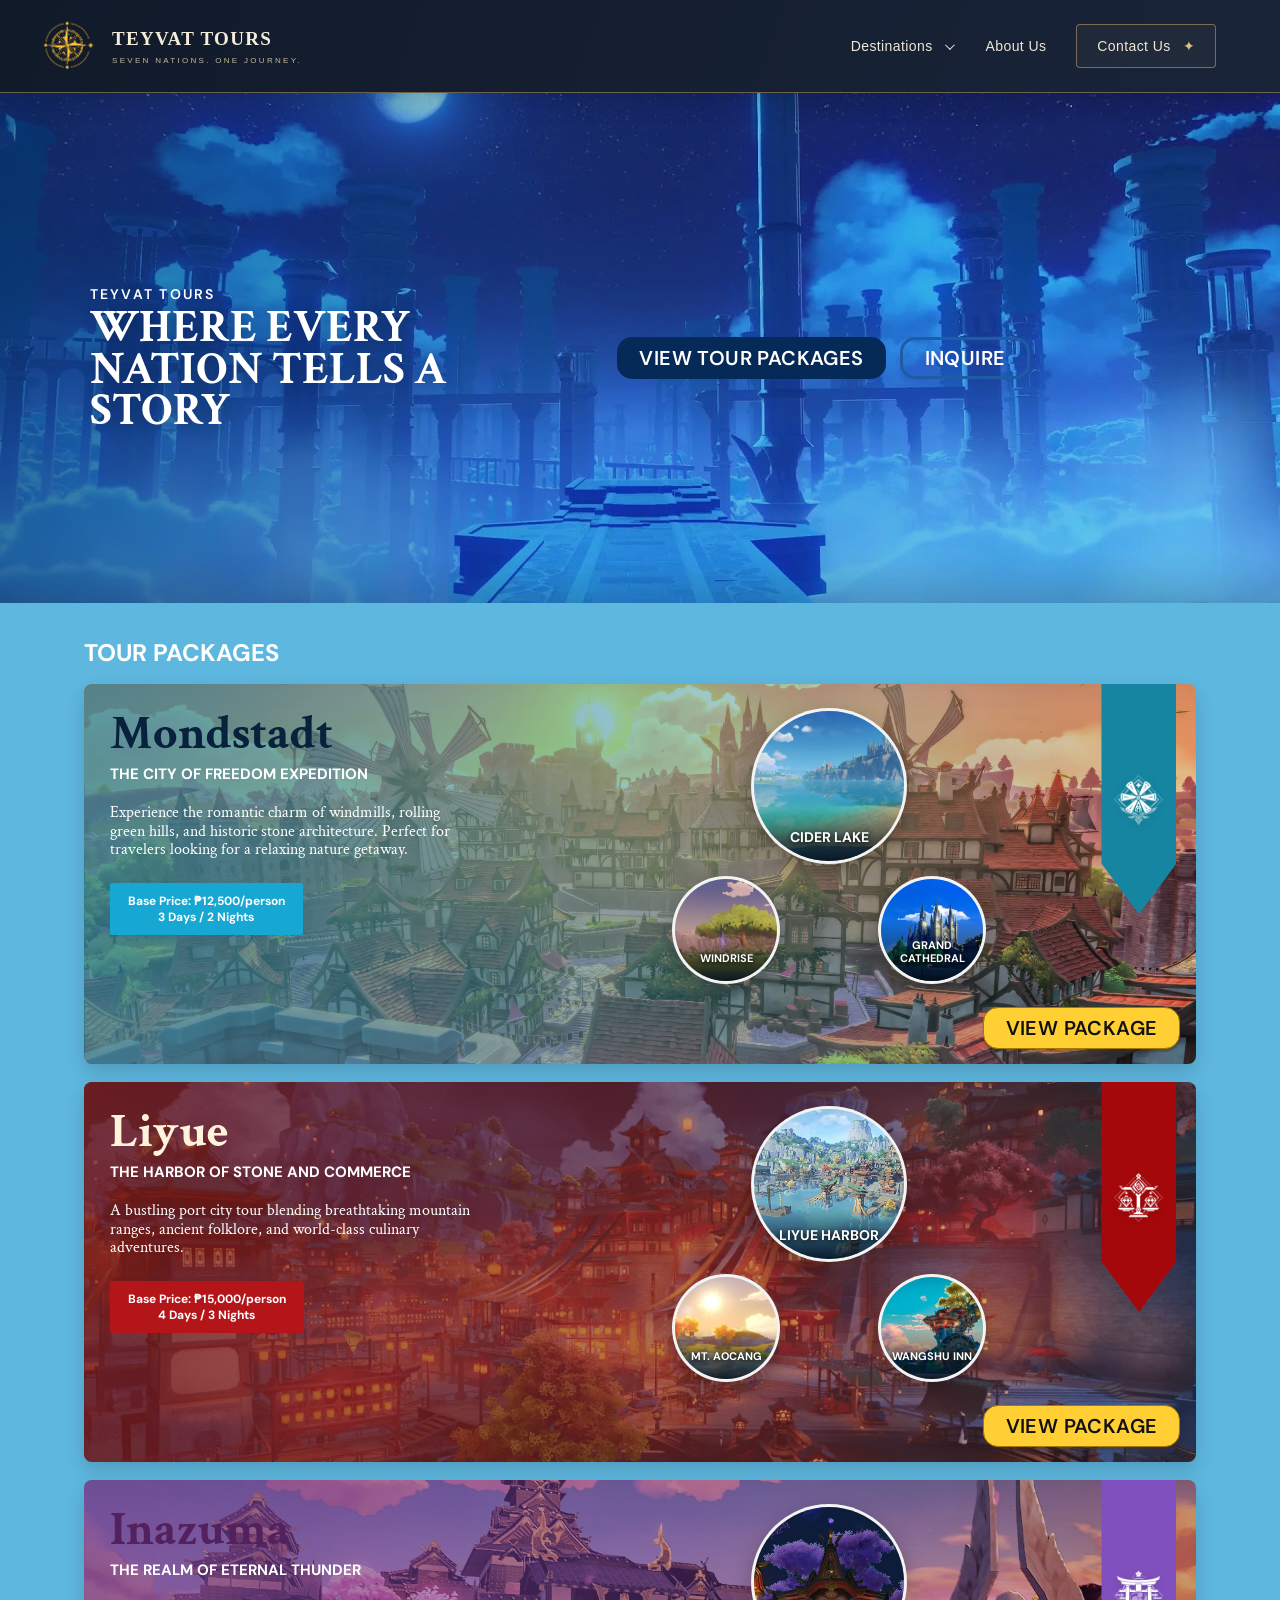
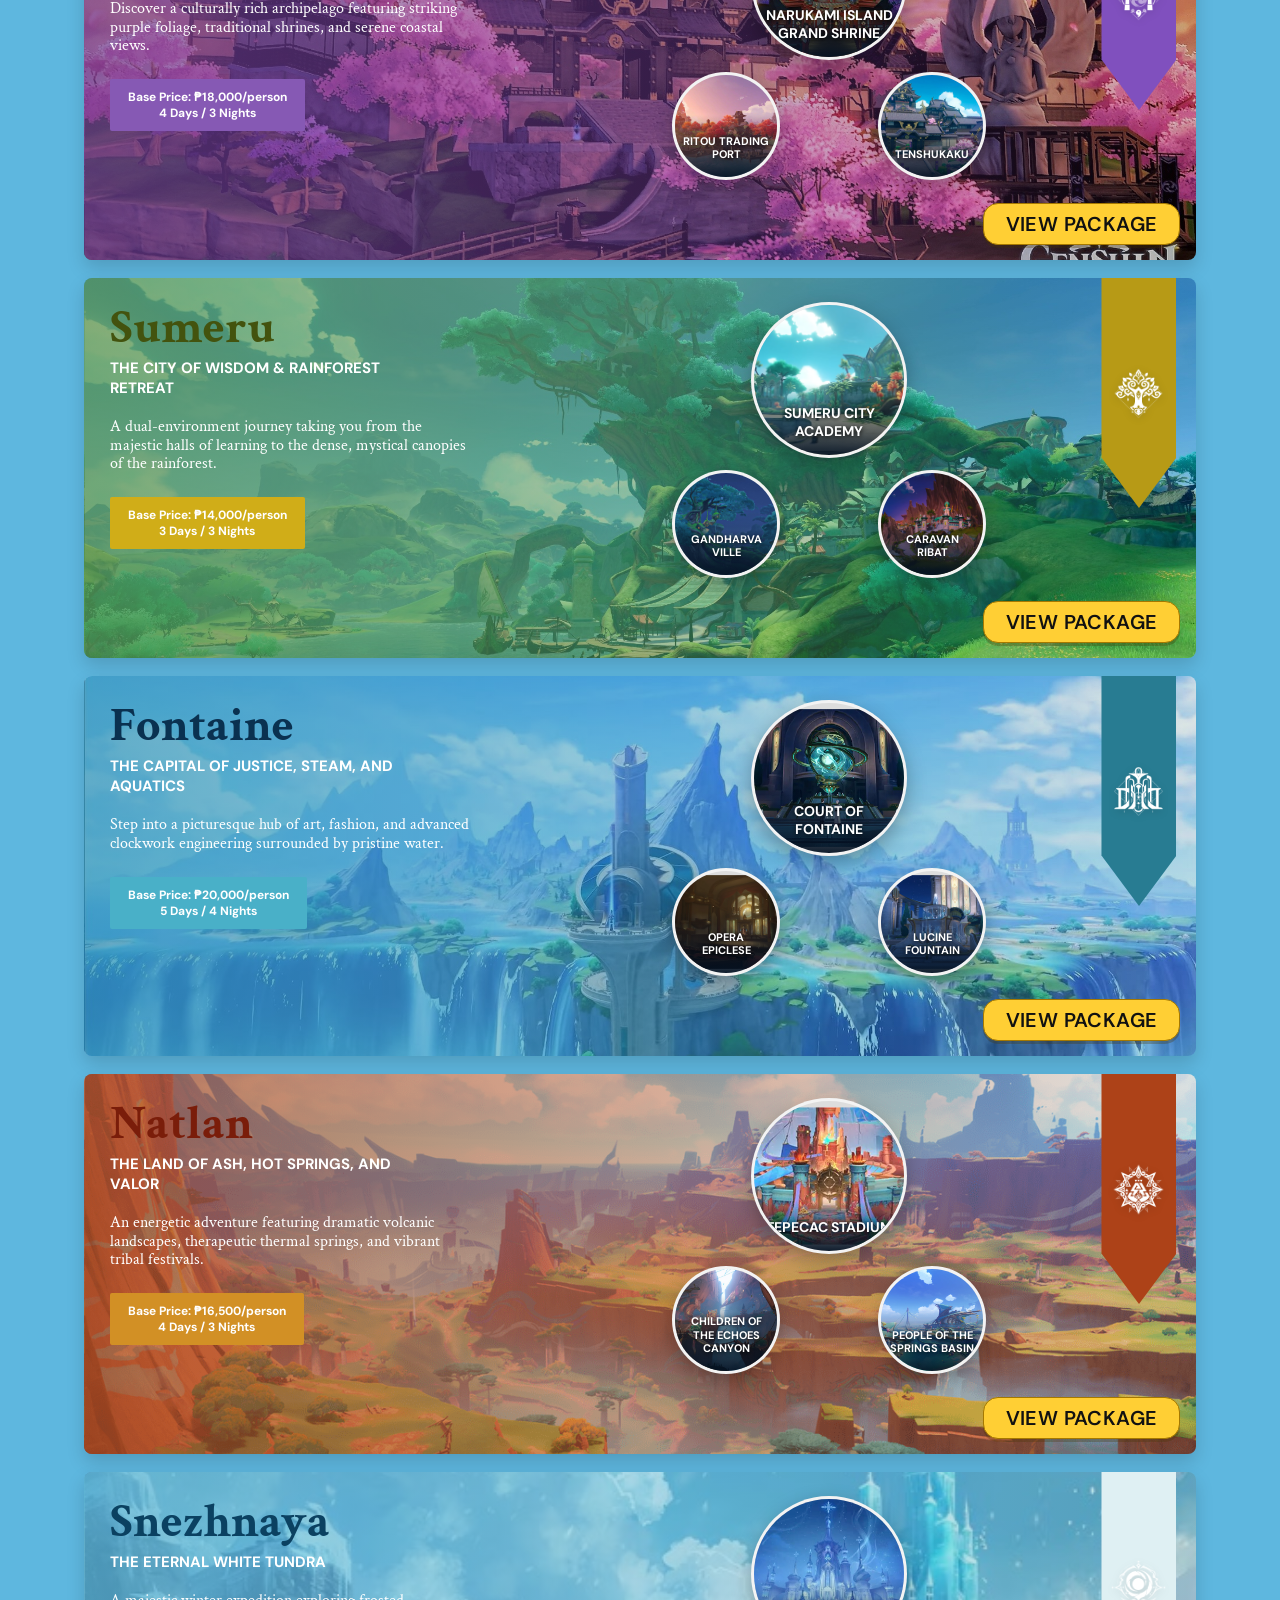
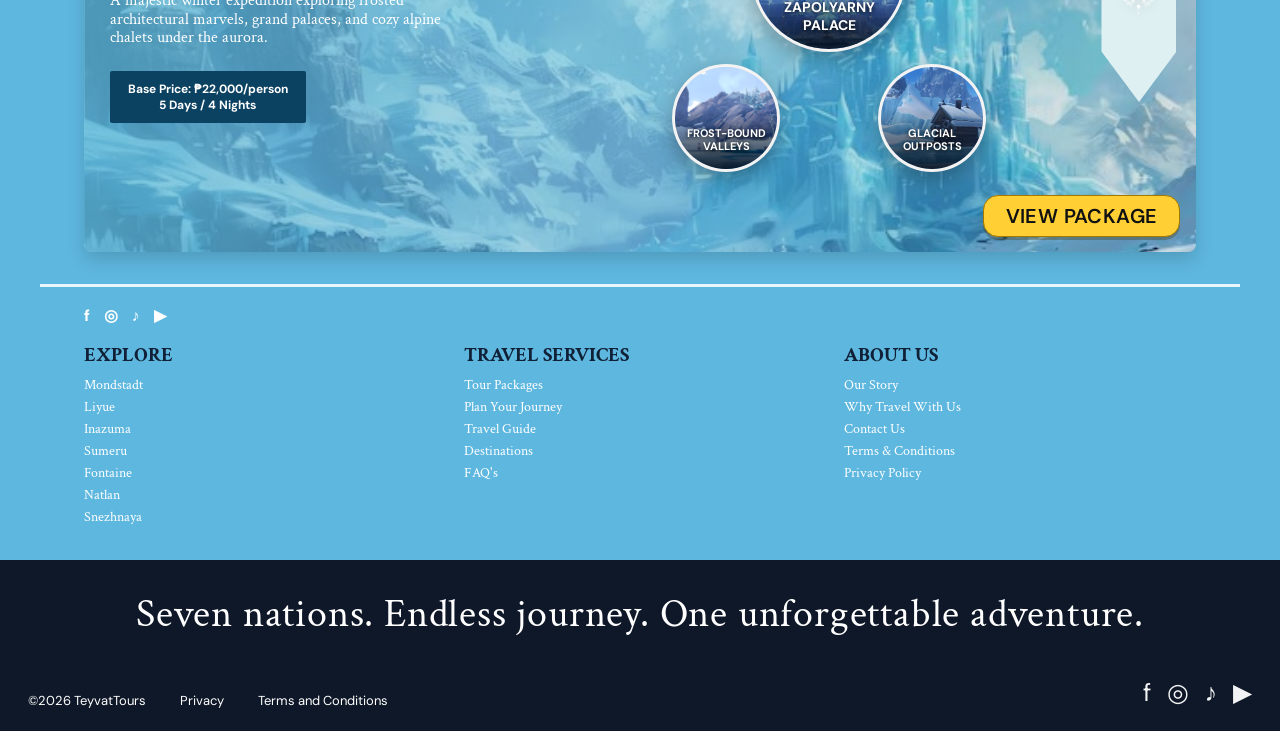
==== index.html @ 2ac1ed6d "fix teyvat logo for navbar & about us" ====
<!doctype html>
<html lang="en">
    <head>
        <meta charset="utf-8">
        <meta name="viewport" content="width=device-width,initial-scale=1">
        <title>Teyvat Tours — Seven Nations</title>
        <link rel="stylesheet" href="css/style.css">
        <link rel="stylesheet" href="css/tour-enhancements.css">
    </head>
    <body class="page-index home">
        <!-- NAV BAR -->
        <header class="tt-header">
            <a class="tt-brand" href="index.html" aria-label="Teyvat Tours home">
                <img class="tt-brand-mark" src="assets/images/tt-logo.png" alt="" aria-hidden="true"> <!--CHANGE-->
                <span>
                    TEYVAT TOURS
                    <small>SEVEN NATIONS. ONE JOURNEY.</small>
                </span>
            </a>
            <button class="tt-menu-toggle" id="ttMenuToggle" type="button" aria-expanded="false" aria-controls="ttNavigation" aria-label="Open navigation">
                <span aria-hidden="true">☰</span>
            </button>
            <nav class="tt-navigation" id="ttNavigation" aria-label="Main navigation">
                <div class="tt-destinations" id="ttDestinations">
                    <button class="tt-nav-link tt-destination-toggle" id="ttDestinationToggle" type="button" aria-expanded="false" aria-controls="ttDestinationPanel">
                        Destinations
                        <span class="tt-chevron" aria-hidden="true"></span>
                    </button>
                    <div class="tt-panel" id="ttDestinationPanel" hidden>
                        <div class="tt-panel-heading">
                            <span>EXPLORE TEYVAT</span>
                        </div>
                        <p class="tt-panel-intro">Seven nations. Where will you wander?</p>

                        <ul class="tt-region-list" id="destinationList">
                        </ul>

                        <template id="destinationTemplate">
                            <li>
                                <a class="tt-region">
                                    <span class="tt-emblem">
                                        <img alt="">
                                    </span>
                                    <span>
                                        <strong data-destination-name></strong>
                                        <small data-destination-description></small>
                                    </span>
                                    <span class="tt-arrow" aria-hidden="true">↗</span>
                                </a>
                            </li>
                        </template>
                        <a class="tt-all-tours" href="#packages">
                            View all tour packages
                            <span aria-hidden="true">→</span>
                        </a>
                    </div>
                </div>
                <a class="tt-nav-link" href="about.html">About Us</a>
                <a class="tt-nav-link tt-contact" href="#bookingModal" data-book="">
                    Contact Us
                    <span aria-hidden="true">✦</span>
                </a>
            </nav>
        </header>


        <!-- MAIN CONTENT-Homepage hero, tour packages, and quick links -->
        <main>
            <!-- HOME HERO-Main intro, CTA buttons, and destination search -->
            <section class="home-hero">
                <div class="home-hero-inner">
                    <div>
                        <div class="hero-kicker">
                            TEYVAT TOURS
                        </div>
                        <h1 class="home-title">
                            WHERE EVERY NATION
                            <span>TELLS A STORY</span>
                        </h1>
                    </div>
                    <div class="hero-actions">
                        <a class="btn btn-primary" href="#packages">VIEW TOUR PACKAGES</a>
                        <button class="btn btn-outline" data-book="">INQUIRE</button>
                    </div>
                </div>
            </section>
            <!-- Package cards -->
            <section class="packages" id="packages">
                <h2 class="section-label">TOUR PACKAGES</h2>
                <div class="package-stack">
                    <!-- MONDSTADT TOUR CARD -->
                    <article class="package-theme-mondstadt package-card" data-search="Mondstadt THE CITY OF FREEDOM EXPEDITION Cider Lake Windrise Grand Cathedral" >
                        <div class="package-info">
                            <h2>Mondstadt</h2>
                            <h3>THE CITY OF FREEDOM EXPEDITION</h3>
                            <p>Experience the romantic charm of windmills, rolling green hills, and historic stone architecture. Perfect for travelers looking for a relaxing nature getaway.</p>
                            <div class="price-chip">
                                Base Price: ₱12,500/person
                                <br>
                                3 Days / 2 Nights
                            </div>
                        </div>
                        <div class="package-circles">
                            <div class="circle-stop">
                                <img src="assets/images/Cider_Lake.webp" alt="Cider Lake" >
                                <span>Cider Lake</span>
                            </div>
                            <div class="circle-stop">
                                <img src="assets/images/windrise.webp" alt="Windrise" >
                                <span>Windrise</span>
                            </div>
                            <div class="circle-stop">
                                <img src="assets/images/grand_cathedral.webp" alt="Grand Cathedral" >
                                <span>Grand Cathedral</span>
                            </div>
                        </div>
                        <div class="nation-ribbon">
                            <img src="assets/images/mondstadt_icon.webp" alt="Mondstadt symbol" >
                        </div>
                        <a class="btn btn-gold view-btn" href="mondstadt.html" >VIEW PACKAGE</a>
                    </article>
                    <!-- LIYUE TOUR CARD -->
                    <article class="package-theme-liyue package-card" data-search="Liyue THE HARBOR OF STONE AND COMMERCE Liyue Harbor Mt. Aocang Wangshu Inn" >
                        <div class="package-info">
                            <h2>Liyue</h2>
                            <h3>THE HARBOR OF STONE AND COMMERCE</h3>
                            <p>A bustling port city tour blending breathtaking mountain ranges, ancient folklore, and world-class culinary adventures.</p>
                            <div class="price-chip">
                                Base Price: ₱15,000/person
                                <br>
                                4 Days / 3 Nights
                            </div>
                        </div>
                        <div class="package-circles">
                            <div class="circle-stop">
                                <img src="assets/images/liyue_harbor.png" alt="Liyue Harbor" >
                                <span>Liyue Harbor</span>
                            </div>
                            <div class="circle-stop">
                                <img src="assets/images/mount_aocang.png" alt="Mt. Aocang" >
                                <span>Mt. Aocang</span>
                            </div>
                            <div class="circle-stop">
                                <img src="assets/images/wangshu_inn.jpg" alt="Wangshu Inn" >
                                <span>Wangshu Inn</span>
                            </div>
                        </div>
                        <div class="nation-ribbon">
                            <img src="assets/images/liyue_icon.webp" alt="Liyue symbol" >
                        </div>
                        <a class="btn btn-gold view-btn" href="liyue.html" >VIEW PACKAGE</a>
                    </article>
                    <!-- INAZUMA TOUR CARD -->
                    <article class="package-theme-inazuma package-card" data-search="Inazuma THE REALM OF ETERNAL THUNDER Narukami Island Grand Shrine Ritou Trading Port Tenshukaku" >
                        <div class="package-info">
                            <h2>Inazuma</h2>
                            <h3>THE REALM OF ETERNAL THUNDER</h3>
                            <p>Discover a culturally rich archipelago featuring striking purple foliage, traditional shrines, and serene coastal views.</p>
                            <div class="price-chip">
                                Base Price: ₱18,000/person
                                <br>
                                4 Days / 3 Nights
                            </div>
                        </div>
                        <div class="package-circles">
                            <div class="circle-stop">
                                <img src="assets/images/narukami_island_grand_shrine.png" alt="Narukami Island Grand Shrine" >
                                <span>Narukami Island Grand Shrine</span>
                            </div>
                            <div class="circle-stop">
                                <img src="assets/images/ritou_trading.png" alt="Ritou Trading Port" >
                                <span>Ritou Trading Port</span>
                            </div>
                            <div class="circle-stop">
                                <img src="assets/images/tenshukaku.png" alt="Tenshukaku" >
                                <span>Tenshukaku</span>
                            </div>
                        </div>
                        <div class="nation-ribbon">
                            <img src="assets/images/inazuma_icon.webp" alt="Inazuma symbol" >
                        </div>
                        <a class="btn btn-gold view-btn" href="inazuma.html" >VIEW PACKAGE</a>
                    </article>
                    <!-- SUMERU TOUR CARD -->
                    <article class="package-theme-sumeru package-card" data-search="Sumeru THE CITY OF WISDOM & RAINFOREST RETREAT Sumeru City Academy Gandharva Ville Caravan Ribat" >
                        <div class="package-info">
                            <h2>Sumeru</h2>
                            <h3>THE CITY OF WISDOM & RAINFOREST RETREAT</h3>
                            <p>A dual-environment journey taking you from the majestic halls of learning to the dense, mystical canopies of the rainforest.</p>
                            <div class="price-chip">
                                Base Price: ₱14,000/person
                                <br>
                                3 Days / 3 Nights
                            </div>
                        </div>
                        <div class="package-circles">
                            <div class="circle-stop">
                                <img src="assets/images/sumeru_city_academy.png" alt="Sumeru City Academy" >
                                <span>Sumeru City Academy</span>
                            </div>
                            <div class="circle-stop">
                                <img src="assets/images/Gandharva_ville.jpg" alt="Gandharva Ville" >
                                <span>Gandharva Ville</span>
                            </div>
                            <div class="circle-stop">
                                <img src="assets/images/caravan_ribat.webp" alt="Caravan Ribat" >
                                <span>Caravan Ribat</span>
                            </div>
                        </div>
                        <div class="nation-ribbon">
                            <img src="assets/images/sumeru_icon.webp" alt="Sumeru symbol" >
                        </div>
                        <a class="btn btn-gold view-btn" href="sumeru.html" >VIEW PACKAGE</a>
                    </article>
                    <!-- FONTAINE TOUR CARD -->
                    <article class="package-theme-fontaine package-card" data-search="Fontaine THE CAPITAL OF JUSTICE, STEAM, AND AQUATICS Court of Fontaine Opera Epiclese Lucine Fountain" >
                        <div class="package-info">
                            <h2>Fontaine</h2>
                            <h3>THE CAPITAL OF JUSTICE, STEAM, AND AQUATICS</h3>
                            <p>Step into a picturesque hub of art, fashion, and advanced clockwork engineering surrounded by pristine water.</p>
                            <div class="price-chip">
                                Base Price: ₱20,000/person
                                <br>
                                5 Days / 4 Nights
                            </div>
                        </div>
                        <div class="package-circles">
                            <div class="circle-stop">
                                <img src="assets/images/court_of_fontaine.png" alt="Court of Fontaine" >
                                <span>Court of Fontaine</span>
                            </div>
                            <div class="circle-stop">
                                <img src="assets/images/opera_epiclese.png" alt="Opera Epiclese" >
                                <span>Opera Epiclese</span>
                            </div>
                            <div class="circle-stop">
                                <img src="assets/images/lucine_fountaine.png" alt="Lucine Fountain" >
                                <span>Lucine Fountain</span>
                            </div>
                        </div>
                        <div class="nation-ribbon">
                            <img src="assets/images/fontaine_icon.webp" alt="Fontaine symbol" >
                        </div>
                        <a class="btn btn-gold view-btn" href="fontaine.html" >VIEW PACKAGE</a>
                    </article>
                    <!-- NATLAN TOUR CARD -->
                    <article class="package-theme-natlan package-card" data-search="Natlan THE LAND OF ASH, HOT SPRINGS, AND VALOR Tepecac Stadium Children of the Echoes Canyon People of the Springs basin" >
                        <div class="package-info">
                            <h2>Natlan</h2>
                            <h3>THE LAND OF ASH, HOT SPRINGS, AND VALOR</h3>
                            <p>An energetic adventure featuring dramatic volcanic landscapes, therapeutic thermal springs, and vibrant tribal festivals.</p>
                            <div class="price-chip">
                                Base Price: ₱16,500/person
                                <br>
                                4 Days / 3 Nights
                            </div>
                        </div>
                        <div class="package-circles">
                            <div class="circle-stop">
                                <img src="assets/images/tepecac_stadium.png" alt="Tepecac Stadium" >
                                <span>Tepecac Stadium</span>
                            </div>
                            <div class="circle-stop">
                                <img src="assets/images/Children _of_the_Echoes_Canyon.webp" alt="Children of the Echoes Canyon" >
                                <span>Children of the Echoes Canyon</span>
                            </div>
                            <div class="circle-stop">
                                <img src="assets/images/the_People_of_the_Springs_basin..webp" alt="People of the Springs basin" >
                                <span>People of the Springs basin</span>
                            </div>
                        </div>
                        <div class="nation-ribbon">
                            <img src="assets/images/natlan_icon.webp" alt="Natlan symbol" >
                        </div>
                        <a class="btn btn-gold view-btn" href="natlan.html" >VIEW PACKAGE</a>
                    </article>
                    <!-- SNEZHNAYA TOUR CARD -->
                    <article class="package-theme-snezhnaya package-card" data-search="Snezhnaya THE ETERNAL WHITE TUNDRA Zapolyarny Palace Frost-bound Valleys Glacial Outposts" >
                        <div class="package-info">
                            <h2>Snezhnaya</h2>
                            <h3>THE ETERNAL WHITE TUNDRA</h3>
                            <p>A majestic winter expedition exploring frosted architectural marvels, grand palaces, and cozy alpine chalets under the aurora.</p>
                            <div class="price-chip">
                                Base Price: ₱22,000/person
                                <br>
                                5 Days / 4 Nights
                            </div>
                        </div>
                        <div class="package-circles">
                            <div class="circle-stop">
                                <img src="assets/images/zapolyarny_palace_outskirt.jpg" alt="Zapolyarny Palace" >
                                <span>Zapolyarny Palace</span>
                            </div>
                            <div class="circle-stop">
                                <img src="assets/images/frost_bound_Valleys.jpg" alt="Frost-bound Valleys" >
                                <span>Frost-bound Valleys</span>
                            </div>
                            <div class="circle-stop">
                                <img src="assets/images/glacial_outpost.jpg" alt="Glacial Outposts" >
                                <span>Glacial Outposts</span>
                            </div>
                        </div>
                        <div class="nation-ribbon">
                            <img src="assets/images/snezhnaya_icon.webp" alt="Snezhnaya symbol" >
                        </div>
                        <a class="btn btn-gold view-btn" href="snezhnaya.html" >VIEW PACKAGE</a>
                    </article>
                </div>
            </section>
            <!-- HOME QUICK LINKS -->
            <section class="home-footer-top">
                <div class="social-mini">
                    <span>f</span>
                    <span>◎</span>
                    <span>♪</span>
                    <span>▶</span>
                </div>
                <div class="footer-columns">
                    <div>
                        <h4>EXPLORE</h4>
                        <a href="mondstadt.html">Mondstadt</a>
                        <a href="liyue.html">Liyue</a>
                        <a href="inazuma.html">Inazuma</a>
                        <a href="sumeru.html">Sumeru</a>
                        <a href="fontaine.html">Fontaine</a>
                        <a href="natlan.html">Natlan</a>
                        <a href="snezhnaya.html">Snezhnaya</a>
                    </div>
                    <div>
                        <h4>TRAVEL SERVICES</h4>
                        <a href="#packages">Tour Packages</a>
                        <a href="#" data-book="">Plan Your Journey</a>
                        <a href="#packages">Travel Guide</a>
                        <a href="#packages">Destinations</a>
                        <a href="#">FAQ's</a>
                    </div>
                    <div>
                        <h4>ABOUT US</h4>
                        <a href="#about">Our Story</a>
                        <a href="#about">Why Travel With Us</a>
                        <a href="#" data-book="">Contact Us</a>
                        <a href="#">Terms & Conditions</a>
                        <a href="#">Privacy Policy</a>
                    </div>
                </div>
            </section>
        </main>
        <!--FOOTER -->
        <footer class="site-footer" id="about">
            <p class="footer-tagline">Seven nations. Endless journey. One unforgettable adventure.</p>
            <div class="footer-bottom">
                <div class="legal">
                    <span>©2026 TeyvatTours</span>
                    <a href="#">Privacy</a>
                    <a href="#">Terms and Conditions</a>
                </div>
                <div class="socials" aria-label="Social media" >
                    <a href="#" aria-label="Facebook">f</a>
                    <a href="#" aria-label="Instagram">◎</a>
                    <a href="#" aria-label="TikTok">♪</a>
                    <a href="#" aria-label="YouTube">▶</a>
                </div>
            </div>
        </footer>
        <div class="modal" id="bookingModal" role="dialog" aria-modal="true" aria-labelledby="bookingTitle" >
            <div class="modal-card">
                <button class="modal-close" id="modalClose" aria-label="Close inquiry form" type="button" >×</button>
                <h2 id="bookingTitle">Begin Your Journey</h2>
                <p>Send your preferred travel details. This prototype keeps the interaction front-end only.</p>
                <form id="bookingForm" class="form-grid" >
                    <input required placeholder="Full name" >
                    <input required type="email" placeholder="Email" >
                    <select id="regionSelect">
                        <option value="Mondstadt" >Mondstadt</option>
                        <option value="Liyue" >Liyue</option>
                        <option value="Inazuma" >Inazuma</option>
                        <option value="Sumeru" >Sumeru</option>
                        <option value="Fontaine" >Fontaine</option>
                        <option value="Natlan" >Natlan</option>
                        <option value="Snezhnaya" >Snezhnaya</option>
                    </select>
                    <input type="date">
                    <input type="number" min="1" value="2" placeholder="Travelers" >
                    <input placeholder="Phone number">
                    <textarea class="full" placeholder="Questions or special requests" >
                    </textarea>
                    <button class="btn btn-primary full" type="submit" >SUBMIT INQUIRY</button>
                </form>
                <div class="success-note" id="successNote" >
                </div>
            </div>
        </div>
        <!-- JAVASCRIPT -->
        <script src="js/app.js">
        </script>
    </body>
</html>
---- css/style.css ----
@import url('https://fonts.googleapis.com/css2?family=Birthstone+Bounce:wght@400;500&family=Crimson+Text:wght@400;600;700&family=DM+Sans:wght@400;500;600;700&display=swap');
@font-face {
    font-family: 'DM Sans Local';
    src: url('../assets/fonts/DMSans-Regular.ttf') format('truetype');
    font-display: swap;
}

@font-face {
    font-family: 'Crimson Text Local';
    src: url('../assets/fonts/CrimsonText-Regular.ttf') format('truetype');
    font-display: swap;
}

@font-face {
    font-family: 'Birthstone Bounce Local';
    src: url('../assets/fonts/BirthstoneBounce-Regular.ttf') format('truetype');
    font-display: swap;
}

@font-face {
    font-family: 'Scintilla Local';
    src: url('../assets/fonts/Scintilla-3z7rG.otf') format('opentype');
    font-display: swap;
}

:root {
    --navy: #0f1828;
    --navy-2: #102036;
    --ink: #0c1e35;
    --gold: #e8b735;
    --cream: #f6f2e9;
    --white: #fff;
    --muted: #dce7ef;
    --shadow: 0 18px 45px rgba(0, 0, 0, .22);
    --sans: 'DM Sans Local', 'DM Sans', Arial, sans-serif;
    --serif: 'Crimson Text Local', 'Crimson Text', Georgia, serif;
    --script: 'Birthstone Bounce Local', 'Birthstone Bounce', cursive;
}

* {
    box-sizing: border-box;
}

html {
    scroll-behavior: smooth;
}

body {
    margin: 0;
    font-family: var(--sans);
    background: #5eb7df;
    color: #fff;
    overflow-x: hidden;
}

a {
    color: inherit;
    text-decoration: none;
}

button, input, select, textarea {
    font: inherit;
}

img {
    display: block;
    max-width: 100%;
}

/*  SITE HEADER - Controls the sticky top navigation, logo, and desktop links.*/
.site-header {
    height: 66px;
    background: var(--navy);
    display: flex;
    align-items: center;
    justify-content: space-between;
    padding: 0 28px;
    position: sticky;
    top: 0;
    z-index: 50;
    border-bottom: 1px solid rgba(255, 255, 255, .04);
}

.brand {
    display: flex;
    align-items: center;
    gap: 10px;
    font-family: var(--serif);
    font-weight: 700;
    letter-spacing: .03em;
    font-size: 18px;
}

.brand-mark {
    width: 22px;
    height: 22px;
    border: 3px solid var(--gold);
    border-radius: 50%;
    display: inline-grid;
    place-items: center;
    color: var(--gold);
    font-size: 10px;
    transform: rotate(-16deg);
}

.desktop-nav {
    display: flex;
    align-items: center;
    gap: 26px;
    font-size: 12px;
    color: #e8edf4;
}

.desktop-nav a {
    padding: 24px 0 17px;
    position: relative;
    opacity: .88;
}

.desktop-nav a:hover, .desktop-nav a.active {
    opacity: 1;
}

.desktop-nav a.active:after {
    content: '';
    position: absolute;
    height: 3px;
    background: var(--gold);
    left: 0;
    right: 0;
    bottom: 11px;
    border-radius: 3px;
}

.menu-btn {
    display: none;
    width: 38px;
    height: 38px;
    border: 0;
    background: transparent;
    padding: 6px;
    cursor: pointer;
}

.menu-btn span {
    display: block;
    height: 2px;
    background: white;
    margin: 6px 0;
    border-radius: 4px;
}

/* MOBILE DRAWER NAVIGATION: Styles the slide-out menu and its dark page backdrop. */
.drawer-backdrop {
    position: fixed;
    inset: 0;
    background: rgba(0, 0, 0, .48);
    z-index: 79;
    opacity: 0;
    pointer-events: none;
    transition: .25s;
}

.drawer {
    position: fixed;
    z-index: 80;
    inset: 0 auto 0 0;
    width: min(315px, 87vw);
    background: var(--navy);
    padding: 36px 20px 26px;
    transform: translateX(-105%);
    transition: .28s ease;
    display: flex;
    flex-direction: column;
}

.drawer.open {
    transform: none;
}

.drawer-backdrop.open {
    opacity: 1;
    pointer-events: auto;
}

.drawer-close {
    position: absolute;
    right: 16px;
    top: 12px;
    background: transparent;
    border: 0;
    color: white;
    font-size: 30px;
    cursor: pointer;
}

.drawer nav {
    display: flex;
    flex-direction: column;
    gap: 24px;
    margin-top: 52px;
}

.drawer .big-link {
    font-family: var(--serif);
    font-weight: 700;
    font-size: 30px;
    line-height: 1;
    color: #fff;
}

.drawer .nation-list {
    margin-top: -12px;
    margin-left: 18px;
    display: grid;
    gap: 12px;
}

.drawer .nation-list a {
    display: flex;
    align-items: center;
    gap: 13px;
    font-family: var(--serif);
    font-size: 24px;
    font-weight: 700;
    text-transform: uppercase;
}

.drawer .nation-list img {
    width: 38px;
    height: 38px;
    object-fit: contain;
}

.drawer-settings {
    margin-top: auto;
    display: flex;
    align-items: center;
    gap: 12px;
    font-family: var(--serif);
    font-weight: 700;
    font-size: 18px;
}

.drawer-settings img {
    width: 30px;
    height: 30px;
    border-radius: 50%;
}

/* SHARED BUTTONS:  Reusable primary, outline, and gold button styles. */
.btn {
    border: 0;
    display: inline-flex;
    align-items: center;
    justify-content: center;
    gap: 10px;
    min-height: 42px;
    padding: 0 22px;
    font-size: 20px;
    font-weight: 600;
    letter-spacing: .02em;
    cursor: pointer;
    transition: .18s ease;
    border-radius: 15px;
}

.btn:hover {
    transform: translateY(-2px);
    filter: brightness(1.04);
}

.btn-primary {
    background: #062a57;
    color: #ffffff;
}

.btn-outline {
    background: transparent;
    color: #fff;
    border: 3px solid #1f5ca6;
}

.btn-gold {
    background: #ffcf34;
    color: #111;
    border: 1px solid #a57800;
    box-shadow: 0 3px 0 rgba(70, 50, 0, .3);
}

/* HOMEPAGE HERO :  Main landing banner, title, CTA buttons, and search. */
.home {
    background: #5eb7df;
    color: #fff;
}

.home-hero {
    min-height: 510px;
    position: relative;
    background: url('../assets/images/mainpage.jpg') center / cover no-repeat;
    display: flex;
    align-items: center;
    padding: 76px 7vw 55px;
    overflow: hidden;
}

.home-hero:before {
    content: '';
    position: absolute;
    inset: 0;
    background: linear-gradient( 90deg, rgba(6, 43, 94, .58) 0%, rgba(20, 72, 142, .25) 42%, rgba(12, 32, 75, .08) 100% );
}

.home-hero-inner {
    position: relative;
    z-index: 2;
    width: 100%;
    display: grid;
    grid-template-columns: minmax(0, 1fr) minmax(300px, 520px);
    align-items: center;
    gap: 40px;
}

.hero-kicker {
    font-size: 14px;
    font-weight: 600;
    letter-spacing: .16em;
    margin-bottom: 4px;
}

.home-title {
    font-family: var(--serif);
    font-size: 46px;
    line-height: .9;
    margin: 0;
    text-transform: uppercase;
    max-width: 600px;
    text-shadow: 0 2px 18px rgba(0, 0, 0, .28);
}

.home-title .script {
    display: block;
    font-family: var(--script);
    font-weight: 400;
    text-transform: none;
    font-size: 72px;
    line-height: .8;
    margin-top: 3px;
    color: #081934;
    transform: rotate(-3deg);
    text-shadow: none;
}

.home-hero-inner {
    position: relative;
    z-index: 2;
    width: 100%;
    display: grid;
    grid-template-columns: 1fr auto;
    align-items: center;
    gap: 80px;
}

.hero-actions {
    display: flex;
    gap: 14px;
    margin-top: 0;
    margin-left: auto;
    justify-content: flex-end;
    align-items: center;
    padding-right: 160px;
}

/* HOMEPAGE TOUR PACKAGES :  Layout and styling for the seven regional package cards. */
.packages {
    padding: 34px 3.4vw 24px;
    max-width: 1200px;
    margin: 0 auto;
}

.section-label {
    font-size: 24px;
    font-weight: 700;
    text-transform: uppercase;
    margin: 0 0 16px;
}

.package-stack {
    display: grid;
    gap: 18px;
}

.package-card {
    position: relative;
    min-height: 320px;
    border-radius: 8px;
    overflow: hidden;
    background-position: center;
    background-size: cover;
    box-shadow: 0 8px 18px rgba(0, 0, 0, .15);
    isolation: isolate;
}

.package-card:before {
    content: '';
    position: absolute;
    inset: 0;
    background: linear-gradient( 90deg, var(--overlay, rgba(17, 87, 110, .8)) 0%, var(--overlay-mid, rgba(17, 87, 110, .52)) 52%, rgba(0, 0, 0, .10) 100% );
    z-index: -1;
}

.package-info {
    padding: 28px 26px;
    max-width: 48%;
}

.package-info h2 {
    font-family: var(--serif);
    font-size: 48px;
    line-height: .9;
    margin: 0;
    color: var(--title, #0d213d);
}

.package-info h3 {
    font-size: 15px;
    text-transform: uppercase;
    margin: 9px 0 20px;
    max-width: 330px;
}

.package-info p {
    font-family: var(--serif);
    font-size: 16px;
    line-height: 1.15;
    max-width: 360px;
    margin: 0 0 24px;
}

.price-chip {
    display: inline-block;
    background: var(--chip, #14a6d6);
    padding: 10px 18px;
    border-radius: 2px;
    font-size: 12px;
    font-weight: 700;
    text-align: center;
    min-width: 190px;
}

.package-card .view-btn {
    position: absolute;
    right: 16px;
    bottom: 15px;
    z-index: 3;
}

/* =========================================================
   PACKAGE FEATURED-STOP CIRCLES: Positions the circular attraction previews on package cards.
   ========================================================= */
.package-circles {
    position: absolute;
    right: 17%;
    top: 25px;
    width: 38%;
    height: 240px;
}

.circle-stop {
    position: absolute;
    border-radius: 50%;
    overflow: hidden;
    border: 4px solid rgba(255, 255, 255, .22);
    box-shadow: 0 8px 20px rgba(0, 0, 0, .28);
    background: #ddd;
}

.circle-stop img {
    width: 100%;
    height: 100%;
    object-fit: cover;
}

/*featured stos circle #1*/
.circle-stop:nth-child(1) {
    width: 120px;
    height: 120px;
    left: 0;
    top: 75px;
}

/*featured stos circle #3*/
.circle-stop:nth-child(2) {
    width: 120px;
    height: 120px;
    right: 0;
    top: 75px;
}

/*featured stos circle #2*/
.circle-stop:nth-child(3) {
    width: 140px;
    height: 140px;
    left: 32%;
    bottom: -20;
}

/*featured stop text label*/
.circle-stop span {
    position: absolute;
    left: 50%;
    bottom: 8px;
    transform: translateX(-50%);
    font-family: var(--serif);
    font-size: 10px;
    text-transform: uppercase;
    text-shadow: 0 1px 5px #000;
    text-align: center;
    width: 90%;
}

/*ribbon in right side*/
.nation-ribbon {
    position: absolute;
    right: 20px;
    top: 0;
    width: 75px;
    height: 230px;
    background: var(--ribbon, #13788e);
    clip-path: polygon( 0 0, 100% 0, 100% 78%, 50% 100%, 0 78% );
    display: flex;
    align-items: center;
    justify-content: center;
}

.nation-ribbon img {
    width: 55px;
    height: 55px;
    object-fit: contain;
    filter: drop-shadow(0 2px 4px rgba(0, 0, 0, .15));
}

/* =========================================================
   HOMEPAGE QUICK LINKS: Explore, travel services, and company links above the footer.
   ========================================================= */
.home-footer-top {
    max-width: 1200px;
    margin: 8px auto 0;
    padding: 18px 3.4vw 30px;
    border-top: 3px solid rgba(255, 255, 255, .86);
}

.social-mini {
    display: flex;
    gap: 14px;
    margin-bottom: 16px;
    font-weight: 700;
}

.footer-columns {
    display: grid;
    grid-template-columns: 1fr 1fr 1fr;
    gap: 28px;
}

.footer-columns h4 {
    font-family: var(--serif);
    font-size: 20px;
    margin: 0 0 8px;
    color: #102036;
}

.footer-columns a {
    display: block;
    font-family: var(--serif);
    font-size: 14px;
    margin: 4px 0;
    color: white;
}

/* =========================================================
   GLOBAL FOOTER:  Shared tagline, legal links, and social media shortcuts.
   ========================================================= */
.site-footer {
    background: var(--navy);
    color: white;
    padding: 26px 28px 22px;
}

.footer-tagline {
    text-align: center;
    font-family: var(--serif);
    font-size: 40px;
    font-weight: 400;
    line-height: 1.4;
    letter-spacing: .02em;
    margin: 0 0 34px;
}

.footer-bottom {
    display: flex;
    justify-content: space-between;
    align-items: flex-end;
    gap: 24px;
}

.legal {
    display: flex;
    gap: 34px;
    align-items: center;
    font-size: 13px;
}

.socials {
    display: flex;
    gap: 16px;
    font-size: 25px;
    align-items: center;
}

.socials a {
    opacity: .95;
}

/* =========================================================
   REGION PAGES: Shared layout for all seven destination pages.
   ========================================================= */
.region-page {
    background: var(--region-bg, #63c3dd);
    color: #fff;
}

/* REGION HERO: Displays the region title, trip details, CTA, background, and main image. */
.region-hero {
    position: relative;
    width: 100%;
    min-height: 465px;
    display: grid;
    grid-template-columns: minmax(0, 43fr) minmax(0, 57fr);
    align-items: center;
    gap: 18px;
    padding: 26px 38px 34px;
    overflow: hidden;
    isolation: isolate;
    background: var(--region-bg, #63c3dd);
    box-sizing: border-box;
}

/* REGION HERO BACKGROUND: Reuses the region image as a 50%-opacity full-section background. */
.region-hero::before {
    content: "";
    position: absolute;
    inset: 0;
    width: 100%;
    height: 100%;
    background-image: var(--hero-bg);
    background-size: var(--hero-bg-size, cover);
    background-position: var(--hero-bg-position, center center);
    background-repeat: no-repeat;
    opacity: 0.50;
    z-index: 0;
    pointer-events: none;
}

.region-hero::after {
    content: none;
}

/* REGION HERO TEXT: Controls the catalog label, region title, subtitle, price, and duration. */
.region-copy {
    position: relative;
    z-index: 2;
    width: 100%;
    max-width: 500px;
    padding: 34px 0 0 6px;
}

.signature-label {
    margin: 0;
    color: #fff;
    font-size: 5px;
    font-weight: 700;
    letter-spacing: .22em;
    text-transform: uppercase;
}

.region-name {
    margin: 6px 0 0;
    color: var(--name-color, #071d3b);
    font-family: var(--serif);
    font-size: clamp(58px, 4.8vw, 78px);
    font-weight: 700;
    line-height: .88;
}

.region-subtitle {
    max-width: 470px;
    margin: 5px 0 0;
    color: #fff;
    font-family: var(--serif);
    font-size: clamp(30px, 2.35vw, 42px);
    font-weight: 600;
    line-height: .96;
}

/* BACK BUTTON: Circular arrow that returns the visitor to the homepage. */
.back-link {
    position: absolute;
    top: 18px;
    left: 24px;
    width: 40px;
    height: 40px;
    display: grid;
    place-items: center;
    border: 2px solid rgba(255, 255, 255, .95);
    border-radius: 50%;
    color: #fff;
    font-size: 24px;
    line-height: 1;
    z-index: 3;
}

/* PRICE AND DURATION: Groups the starting price and trip length shown in the hero. */
.hero-meta {
    display: flex;
    gap: 55px;
    margin: 42px 0 0;
    color: #fff;
}

.meta-label {
    margin-bottom: 3px;
    font-size: 10px;
    font-weight: 700;
    letter-spacing: .08em;
}

.meta-value {
    font-family: var(--serif);
    font-size: 25px;
    font-weight: 700;
    line-height: 1;
}

.meta-note {
    margin-top: 4px;
    font-size: 11px;
}

/* HERO CTA BUTTON: Sends the visitor toward the Featured Stops section. */
.region-copy .btn-primary {
    width: 78%;
    min-height: 44px;
    margin-top: 24px;
    border: 0;
    border-radius: 2px;
    background: #082d61;
    color: #fff;
    font-weight: 700;
}

/* HERO FOREGROUND IMAGE: Sharp destination image displayed above the faded background. */
.region-hero-image {
    position: relative;
    z-index: 2;
    width: 100%;
    height: 355px;
    overflow: hidden;
    border: 4px solid rgba(255, 255, 255, .95);
    border-radius: 0 48px 0 0;
}

/* HERO IMAGE CROPPING: Keeps different source images inside a consistent frame. */
.region-hero-image img {
    display: block;
    width: 100%;
    height: 100%;
    object-fit: cover;
    object-position: var(--hero-image-position, center center);
    border-radius: inherit;
    box-shadow: 0 14px 30px rgba(0, 0, 0, .16);
}

/* SIGNATURE PACKAGE: Main itinerary image, description, duration, and price panel. */
.signature {
    position: relative;
    width: 100%;
    padding: 48px 44px 52px;
    overflow: hidden;
    isolation: isolate;
    background: var(--region-bg, #63c3dd);
    box-sizing: border-box;
}

/* SIGNATURE BACKGROUND: Reuses the signature image as a 50%-opacity section background. */
.signature-label {
    margin: 0;
    color: #f6f6f6;
    font-size: 18px;
    font-weight: 700;
    opacity: 100%;
    letter-spacing: .22em;
    text-transform: uppercase;
}

.signature::before {
    content: "";
    position: absolute;
    inset: 0;
    width: 100%;
    height: 100%;
    background-image: var(--signature-bg);
    background-size: var(--signature-bg-size, cover);
    background-position: var(--signature-bg-position, center center);
    background-repeat: no-repeat;
    opacity: 0.50;
    z-index: 0;
    pointer-events: none;
}

.signature::after {
    content: none;
}

.signature > .catalog-label, .signature-lead, .signature-card {
    position: relative;
    z-index: 2;
    width: 100%;
    max-width: 1180px;
    margin-left: auto;
    margin-right: auto;
}

.signature-lead {
    max-width: 1120px;
    margin-top: 24px;
    margin-left: 21px;
    margin-bottom: 16px;
    color: #fff;
    opacity: 100%;
    font-size: px;
    line-height: 1.3;
}

/* SIGNATURE FOREGROUND IMAGE: Sharp signature-package image shown over the faded background. */
.signature-card {
    height: 360px;
    overflow: hidden;
    border-radius: 0 24px 24px 24px;
    border: 4px solid rgba(255, 255, 255, .95);
    box-shadow: var(--shadow);
}

.signature-card > img {
    display: block;
    width: 100%;
    height: 100%;
    object-fit: cover;
    object-position: var(--signature-image-position, center center);
}

/* SIGNATURE PRICE PANEL: Duration and starting-price badge attached to the signature image. */
.signature-price {
    position: absolute;
    right: 0;
    bottom: 0;
    width: 166px;
    min-height: 122px;
    display: flex;
    flex-direction: column;
    justify-content: center;
    padding: 16px;
    background: var(--price-color, #143c95);
    color: #fff;
}

.signature-price small {
    margin-bottom: 8px;
    font-size: 8px;
    font-weight: 700;
}

.signature-price strong {
    display: block;
    font-family: var(--serif);
    font-size: 25px;
    line-height: 1;
}

.signature-price span {
    margin-top: 8px;
    font-size: 9px;
}

/* FEATURED STOPS: Three attraction cards included in the selected region tour. */
.featured {
    padding: 48px 12px 62px;
    background: var(--featured-bg, #1ca8d0);
    color: var(--featured-text, #fff);
}

.featured-head {
    text-align: center;
}

.featured-head .catalog-label {
    margin: 0;
}

.featured-head h2 {
    margin: 8px 0 42px;
    font-family: var(--serif);
    font-size: 52px;
    font-weight: 400;
}

.stop-grid {
    display: grid;
    grid-template-columns: repeat(3, 1fr);
    gap: 24px;
    max-width: 1080px;
    margin: 0 auto;
}

.stop-card {
    min-height: 290px;
    padding: 10px 10px 20px;
    overflow: hidden;
    background: #f7f4ec;
    color: #202836;
    border-radius: 14px;
}

.stop-card img {
    width: 100%;
    height: 190px;
    object-fit: cover;
    border-radius: 11px;
}

.stop-card h3 {
    display: inline-block;
    margin: 12px 3px 0;
    padding-bottom: 7px;
    border-bottom: 2px solid var(--underline, #0da0c8);
    font-family: var(--serif);
    font-size: 30px;
    font-weight: 400;
    line-height: .95;
}

/* REGION ACTION BUTTONS: Booking CTA and link back to the full package list. */
.region-actions {
    display: flex;
    justify-content: center;
    gap: 18px;
    margin-top: 64px;
}

.region-actions .btn {
    min-height: 60px;
    padding: 0 28px;
    border-radius: 7px;
    font-family: var(--serif);
    font-size: 19px;
}

.region-actions .btn-outline {
    border-color: #062a57;
    background: #f7f4ec;
    color: #062a57;
}

.region-actions .btn-outline:hover, .region-actions .btn-outline:focus-visible {
    background: #062a57;
    color: #fff;
}

/* BOOKING / INQUIRY MODAL- Popup form used to collect traveler and trip information. */
.modal {
    position: fixed;
    inset: 0;
    background: rgba(4, 12, 23, .72);
    display: none;
    align-items: center;
    justify-content: center;
    z-index: 120;
    padding: 20px;
}

.modal.open {
    display: flex;
}

.modal-card {
    width: min(520px, 100%);
    /* Keep the inquiry form reachable on short screens and at higher zoom. */
    max-height: calc(100vh - 40px);
    max-height: calc(100dvh - 40px);
    overflow-y: auto;
    background: #fff;
    color: #132138;
    border-radius: 16px;
    padding: 28px;
    box-shadow: 0 30px 70px rgba(0, 0, 0, .4);
    position: relative;
}

.modal-close {
    position: absolute;
    right: 16px;
    top: 10px;
    border: 0;
    background: transparent;
    font-size: 28px;
    cursor: pointer;
}

.modal-card h2 {
    font-family: var(--serif);
    font-size: 36px;
    margin: 0 0 6px;
}

.modal-card p {
    margin: 0 0 18px;
    color: #536072;
}

.form-grid {
    display: grid;
    grid-template-columns: 1fr 1fr;
    gap: 12px;
}

.form-grid .full {
    grid-column: 1 / -1;
}

.form-grid input, .form-grid select, .form-grid textarea {
    width: 100%;
    border: 1px solid #ccd3dd;
    border-radius: 8px;
    padding: 12px;
    background: white;
    color: #19283d;
}

.form-grid textarea {
    min-height: 90px;
    resize: vertical;
}

.success-note {
    display: none;
    margin-top: 14px;
    padding: 12px;
    border-radius: 8px;
    background: #e8f8ef;
    color: #1d7040;
    font-weight: 600;
}

/* =========================================================
   TABLET RESPONSIVE RULES: Layout adjustments for screens 900px wide and below.
   ========================================================= */
@media (max-width: 900px) {
    .desktop-nav {
        display: none;
    }

    .menu-btn {
        display: block;
    }

    .site-header {
        height: 58px;
        padding: 0 16px;
    }

    .brand {
        font-size: 16px;
    }

    /* HOME */
    .home-hero {
        min-height: 480px;
        padding: 58px 22px 36px;
    }

    .home-hero-inner {
        grid-template-columns: 1fr;
        gap: 28px;
    }

    .home-title {
        font-size: 39px;
    }

    .home-title .script {
        font-size: 58px;
    }

    /* HOME PACKAGE CARDS */
    .package-card {
        min-height: 410px;
    }

    .package-info {
        max-width: 62%;
    }

    .package-circles {
        right: 12%;
        top: 115px;
        width: 48%;
    }

    .nation-ribbon {
        width: 60px;
        height: 210px;
    }

    .package-info h2 {
        font-size: 43px;
    }

    /* REGION PAGE */
    .region-hero {
        min-height: auto;
        grid-template-columns: 1fr;
        gap: 26px;
        padding: 72px 24px 34px;
    }

    .region-copy {
        max-width: 620px;
        padding: 0;
    }

    .region-name {
        font-size: 62px;
    }

    .region-subtitle {
        max-width: 580px;
        font-size: 35px;
    }

    .hero-meta {
        margin-top: 30px;
    }

    .region-copy .btn-primary {
        width: min(100%, 520px);
    }

    .region-hero-image {
        width: 100%;
    }

    .region-hero-image {
        height: 330px;
        border-radius: 0 38px 0 0;
    }

    .signature {
        padding: 36px 24px 46px;
    }

    .signature-card {
        height: 330px;
    }

    .stop-grid {
        gap: 14px;
    }

    .stop-card img {
        height: 150px;
    }

    .stop-card h3 {
        font-size: 25px;
    }

}

/* MOBILE RESPONSIVE RULES-Compact layout adjustments for screens 620px wide and below. */
@media (max-width: 620px) {
    /* HOME */
    .home-hero {
        min-height: 430px;
        background-position: center;
    }

    .home-title {
        max-width: 340px;
        font-size: 31px;
    }

    .home-title .script {
        font-size: 52px;
    }

    .hero-actions {
        flex-wrap: wrap;
        margin-top: 24px;
    }

    /* HOME PACKAGE CARDS */
    .packages {
        padding: 28px 13px;
    }

    .section-label {
        font-size: 20px;
    }

    .package-card {
        min-height: 455px;
    }

    .package-info {
        max-width: 76%;
        padding: 22px 18px;
    }

    .package-info h2 {
        font-size: 36px;
    }

    .package-info h3 {
        font-size: 12px;
    }

    .package-info p {
        font-size: 14px;
    }

    .price-chip {
        min-width: 160px;
        font-size: 11px;
    }

    .package-circles {
        right: 9%;
        top: 185px;
        width: 56%;
        height: 190px;
    }

    .circle-stop:nth-child(1) {
        width: 92px;
        height: 92px;
    }

    .circle-stop:nth-child(2) {
        width: 85px;
        height: 85px;
    }

    .circle-stop:nth-child(3) {
        width: 82px;
        height: 82px;
    }

    .nation-ribbon {
        width: 52px;
        height: 190px;
    }

    .nation-ribbon img {
        width: 42px;
        height: 42px;
    }

    .package-card .view-btn {
        right: 9px;
        bottom: 10px;
        min-height: 38px;
        padding: 0 14px;
    }

    /* FOOTER */
    .footer-columns {
        grid-template-columns: 1fr 1fr;
        gap: 22px;
    }

    .footer-columns > div:last-child {
        grid-column: 1 / -1;
    }

    .footer-tagline {
        font-size: 25px;
    }

    .footer-bottom {
        flex-direction: column;
        align-items: flex-start;
    }

    .legal {
        gap: 18px;
        flex-wrap: wrap;
    }

    .socials {
        align-self: flex-end;
    }

    /* REGION PAGE */
    .region-hero {
        min-height: auto;
        grid-template-columns: 1fr;
        gap: 22px;
        padding: 64px 18px 28px;
    }

    .back-link {
        top: 14px;
        left: 16px;
        width: 38px;
        height: 38px;
        font-size: 22px;
    }

    .region-copy {
        max-width: 100%;
        padding: 0;
    }

    .catalog-label {
        font-size: 8px;
        letter-spacing: .18em;
    }

    .region-name {
        font-size: 50px;
        line-height: .92;
    }

    .region-subtitle {
        max-width: 100%;
        font-size: 29px;
        line-height: 1;
    }

    .hero-meta {
        gap: 28px;
        margin-top: 28px;
    }

    .meta-value {
        font-size: 21px;
    }

    .region-copy .btn-primary {
        width: 100%;
        min-height: 44px;
        margin-top: 22px;
    }

    .region-hero-image {
        height: 270px;
        border-radius: 0 30px 0 0;
    }

    .signature {
        padding: 32px 18px 38px;
    }

    .signature-lead {
        margin-top: 14px;
        font-size: 16px;
    }

    .signature-card {
        height: 275px;
        border-radius: 0 18px 18px 18px;
    }

    .signature-price {
        width: 136px;
        min-height: 105px;
        padding: 12px;
    }

    .signature-price strong {
        font-size: 21px;
    }

    .featured {
        padding: 40px 10px 48px;
    }

    .featured-head h2 {
        margin-bottom: 28px;
        font-size: 44px;
    }

    .stop-grid {
        grid-template-columns: 1fr;
    }

    .stop-card {
        min-height: 0;
    }

    .stop-card img {
        height: 210px;
    }

    .region-actions {
        margin-top: 40px;
        flex-direction: column;
        align-items: stretch;
        padding: 0 18px;
    }

    .region-actions .btn {
        width: 100%;
    }

    /* FORM */
    .form-grid {
        grid-template-columns: 1fr;
    }

    .form-grid .full {
        grid-column: auto;
    }

}

/* ZOOM AND NARROW-SCREEN SUPPORT: Allow content to wrap without clipping. */
.region-copy, .region-hero-image, .stop-card {
    min-width: 0;
}

.region-name, .package-info h2 {
    overflow-wrap: anywhere;
}

.hero-meta, .hero-actions, .region-actions {
    flex-wrap: wrap;
}

/* Keep package previews below their descriptions when the layout narrows.
   Normal flow lets each card grow with its text instead of overlapping it. */
@media (max-width: 900px) {
    .package-card {
        min-height: 0;
        padding-bottom: 18px;
    }

    .package-info {
        max-width: calc(100% - 64px);
    }

    .package-circles {
        position: relative;
        top: auto;
        right: auto;
        width: auto;
        height: auto;
        display: flex;
        flex-wrap: wrap;
        align-items: center;
        gap: 12px;
        margin: 0 20px 20px;
    }

    .package-circles .circle-stop {
        position: relative;
        top: auto;
        right: auto;
        bottom: auto;
        left: auto;
        flex: 0 0 auto;
    }

    .package-card .view-btn {
        position: relative;
        right: auto;
        bottom: auto;
        margin: 0 20px;
        max-width: calc(100% - 40px);
    }

    .price-chip {
        min-width: 0;
        max-width: 100%;
        overflow-wrap: anywhere;
    }

}

/* UPGRADED NAVBAR — shared desktop and mobile navigation. */
.tt-header, .tt-header * {
    box-sizing: border-box;
}

.tt-header {
    position:sticky;
    top:0;
    z-index:50;
    width:100%;
    min-height:84px;
    display:flex;
    align-items:center;
    justify-content:space-between;
    gap:24px;
    padding:16px clamp(20px,5vw,80px);
    background:linear-gradient(110deg,#111a29,#192439);
    border-bottom:1px solid #bfa16a80;
    box-shadow:0 5px 24px #06102133;
    color:#f5eddc;
    font-family:Arial,sans-serif;
}

.tt-header a {
    text-decoration:none;
    color:inherit;
}

.tt-header button {
    font:inherit;
    cursor:pointer;
}

.tt-header a:focus-visible, .tt-header button:focus-visible {
    outline:2px solid #f2d28d;
    outline-offset:4px;
}

.tt-brand {
    display:flex;
    align-items:center;
    gap:13px;
    flex-shrink:0;
    font-family:Georgia,serif;
    font-size:19px;
    font-weight:700;
    letter-spacing:1.3px;
    transform: translateX(-25px);
}

/* Agency logo: retain its proportions inside the navbar. */
.tt-brand-mark {
    display: block;
    width: 60px;
    height: 60px;
    flex-shrink: 0;
    object-fit: contain;
}

.tt-brand small {
    display:block;
    margin-top:6px;
    font:8px Arial,sans-serif;
    letter-spacing:2.3px;
    color:#c3b89f;
}

.tt-navigation {
    display:flex;
    align-items:center;
    gap:26px;
}

.tt-header .tt-nav-link {
    display:flex;
    align-items:center;
    justify-content:center;
    gap:12px;
    min-height:44px;
    padding:10px 4px;
    border:0;
    background:transparent;
    color:#eee6d7;
    font-size:14px;
    letter-spacing:.4px;
    transition:color .18s,background .18s;
}

.tt-header .tt-nav-link:hover, .tt-header .tt-nav-link[aria-expanded="true"] {
    color:#f2d28d;
}

.tt-header .tt-contact {
    padding:10px 20px;
    border:1px solid #bfa16a90;
    border-radius:4px;
    background:#c9ab6e0d;
}

.tt-header .tt-contact:hover {
    background:#c9ab6e1f;
}

.tt-contact span {
    color:#dfc087;
}

.tt-destinations {
    position:relative;
}

.tt-chevron {
    width:7px;
    height:7px;
    border-right:1.5px solid currentColor;
    border-bottom:1.5px solid currentColor;
    transform:rotate(45deg) translateY(-2px);
    transition:transform .18s;
}

[aria-expanded="true"] .tt-chevron {
    transform:rotate(225deg);
}

.tt-panel {
    position:absolute;
    top:calc(100% + 20px);
    right:-90px;
    width:390px;
    max-width:calc(100vw - 32px);
    padding:22px;
    border:1px solid #bfa16a80;
    border-radius:6px;
    background:linear-gradient(145deg,#1c2a40,#111b2b);
    box-shadow:0 18px 48px #030a1466;
    max-height:calc(100dvh - 112px);
    overflow-y:auto;
}

.tt-panel[hidden] {
    display:none;
}

.tt-panel-heading {
    display:flex;
    justify-content:space-between;
    color:#e3c58e;
    font-size:10px;
    font-weight:700;
    letter-spacing:2.5px;
}

.tt-panel-intro {
    margin:8px 0 16px;
    color:#c3cbd7;
    font-size:12px;
    line-height:1.5;
}

.tt-region-list {
    list-style:none;
    padding:0;
    margin:0;
    display:grid;
    gap:3px;
}

.tt-region {
    display:flex;
    align-items:center;
    gap:13px;
    padding:9px 10px;
    border:1px solid transparent;
    border-radius:4px;
    transition:background .18s,border-color .18s;
}

.tt-region:hover, .tt-region:focus-visible {
    background:#ffffff09;
    border-color:#c9ab6e55;
}

.tt-emblem {
    display:grid;
    place-items:center;
    flex-shrink:0;
    width:34px;
    height:34px;
    border:1px solid var(--nation-color);
    border-radius:50%;
    color:var(--nation-color);
    background:#ffffff06;
}

.tt-emblem img {
    width:25px;
    height:25px;
    object-fit:contain;
}

.tt-region strong {
    display:block;
    font:16px Georgia,serif;
    color:#f5eddc;
}

.tt-region small {
    display:block;
    margin-top:4px;
    font-size:10px;
    letter-spacing:.5px;
    color:#b6c1d1;
}

.tt-arrow {
    margin-left:auto;
    color:var(--nation-color);
    font-size:15px;
}

.tt-all-tours {
    display:flex;
    justify-content:space-between;
    border-top:1px solid #bfa16a40;
    margin-top:15px;
    padding:16px 3px 0;
    font-size:12px;
    color:#e3c58e !important;
}

.tt-menu-toggle {
    display:none;
    border:1px solid #bfa16a80;
    border-radius:4px;
    background:transparent;
    color:#e3c58e;
    width:44px;
    height:44px;
    font-size:23px !important;
}

@media(max-width:720px) {
    .tt-header {
        min-height:76px;
        padding:14px 20px;
        flex-wrap:wrap;
        gap:0;
    }

    .tt-brand {
        font-size:16px;
        letter-spacing:1px;
    }

    .tt-brand small {
        font-size:7px;
        letter-spacing:1.4px;
    }

    .tt-menu-toggle {
        display:block;
    }

    .tt-navigation {
        display:none;
        width:100%;
        flex-direction:column;
        align-items:stretch;
        gap:8px;
        padding-top:18px;
        margin-top:14px;
        border-top:1px solid #bfa16a40;
        max-height:calc(100dvh - 105px);
        overflow-y:auto;
    }

    .tt-navigation.is-open {
        display:flex;
    }

    .tt-header .tt-nav-link {
        width:100%;
        justify-content:space-between;
        padding:12px;
    }

    .tt-panel {
        position:static;
        width:100%;
        max-width:none;
        max-height:none;
        margin:6px 0;
        padding:16px;
        box-shadow:none;
    }

}

@media(prefers-reduced-motion:reduce) {
    .tt-header * {
        transition:none !important;
    }

}

/* HOMEPAGE VISUALS — nation colors and package backgrounds. */
.nav-nation-mondstadt {
    --nation-color:#7bd9bc;
}

.nav-nation-liyue {
    --nation-color:#e8ba63;
}

.nav-nation-inazuma {
    --nation-color:#bd9cf0;
}

.nav-nation-sumeru {
    --nation-color:#acd475;
}

.nav-nation-fontaine {
    --nation-color:#78c3f2;
}

.nav-nation-natlan {
    --nation-color:#ed977b;
}

.nav-nation-snezhnaya {
    --nation-color:#b5dce8;
}

.package-theme-mondstadt {
    background-image:url('../assets/images/mondstadt hero page.webp');
    --overlay:rgba(40,130,154,.76);
    --overlay-mid:rgba(45,140,157,.48);
    --chip:#16a7d2;
    --ribbon:#1685a1;
    --title:#08213d;
}

.package-theme-liyue {
    background-image:url('../assets/images/liyue.webp');
    --overlay:rgba(123,21,18,.76);
    --overlay-mid:rgba(123,21,18,.52);
    --chip:#b31518;
    --ribbon:#a4080b;
    --title:#fff3dc;
}

.package-theme-inazuma {
    background-image:url('../assets/images/inazuma.jpg');
    --overlay:rgba(112,64,157,.70);
    --overlay-mid:rgba(112,64,157,.46);
    --chip:#8659b4;
    --ribbon:#8050be;
    --title:#52215e;
}

.package-theme-sumeru {
    background-image:url('../assets/images/sumeru.jpg');
    --overlay:rgba(91,145,69,.73);
    --overlay-mid:rgba(90,145,69,.48);
    --chip:#d0ad18;
    --ribbon:#b79a16;
    --title:#43530e;
}

.package-theme-fontaine {
    background-image:url('../assets/images/fontaine_heropage.jpg');
    --overlay:rgba(40,142,180,.72);
    --overlay-mid:rgba(40,142,180,.46);
    --chip:#49b0c8;
    --ribbon:#287c92;
    --title:#0a3150;
}

.package-theme-natlan {
    background-image:url('../assets/images/natlan_heropage.png');
    --overlay:rgba(170,72,29,.72);
    --overlay-mid:rgba(170,72,29,.45);
    --chip:#d29025;
    --ribbon:#ad4218;
    --title:#7a1d0a;
}

.package-theme-snezhnaya {
    background-image:url('../assets/images/snezhnaya.jpg');
    --overlay:rgba(89,181,212,.72);
    --overlay-mid:rgba(89,181,212,.48);
    --chip:#0b4161;
    --ribbon:#dff0f3;
    --title:#0b4161;
}

/* MONDSTADT — destination page colors and backgrounds. */
body.page-mondstadt {
    --region-bg:#094051;
    --hero-bg:url('../assets/images/mondstadt.jpg');
    --signature-bg:url('../assets/images/mondstadt hero page.jpg');
    --hero-tint:rgba(40,162,204,.53);
    --sig-tint:rgba(39,140,176,.42);
    --name-color:#18d2d5;
    --featured-bg:#18a5d0;
    --price-color:#102f59;
    --underline:#159bc4;
}

/* LIYUE — destination page colors and backgrounds. */
body.page-liyue {
    --region-bg:#a74a0d;
    --hero-bg:url('../assets/images/liyue.webp');
    --hero-bg-size:cover;
    --signature-bg-size:cover;
    --hero-bg-position:center center;
    --signature-bg-position:center center;
    --signature-bg:url('../assets/images/liyue_heropage.jpg');
    --hero-tint:rgba(108,84,34,.48);
    --sig-tint:rgba(76,52,17,.42);
    --name-color:#e9cc8e;
    --featured-bg:#ef8437;
    --price-color:#6c5422;
    --underline:#8e6e2c;
}

/* INAZUMA — destination page colors and backgrounds. */
body.page-inazuma {
    --region-bg:#52154a;
    --hero-bg:url('../assets/images/inazuma.jpg');
    --hero-bg-size:cover;
    --signature-bg-size:cover;
    --hero-bg-position:center center;
    --signature-bg-position:center center;
    --signature-bg:url('../assets/images/inazuma_heropage.jpg');
    --hero-tint:rgba(112, 71, 136, 0.48);
    --sig-tint:rgba(110,80,160,.40);
    --name-color:#e4b4f0;
    --featured-bg:#c48ac0;
    --price-color:#610a5e;
    --underline:#9c317f;
}

/* SUMERU — destination page colors and backgrounds. */
body.page-sumeru {
    --region-bg:#007d13;
    --hero-bg:url('../assets/images/sumeru.jpg');
    --signature-bg:url('../assets/images/sumeru_heropage.jpg');
    --hero-tint:rgba(83,161,121,.48);
    --sig-tint:rgba(74,163,125,.42);
    --name-color:#abf98c;
    --featured-bg:#24790f;
    --price-color:#3f5310;
    --underline:#64751d;
}

/* FONTAINE — destination page colors and backgrounds. */
body.page-fontaine {
    --region-bg:#032a33;
    --hero-bg:url('../assets/images/fontaine(1).png');
    --signature-bg:url('../assets/images/fontaine_heropage.jpg');
    --hero-tint:rgba(59, 129, 155, 0.12);
    --sig-tint:rgba(35,155,189,.12);
    --name-color:#bbdef7;
    --featured-bg:#3895dd;
    --price-color:#21439b;
    --underline:#3cacc5;
}

/* NATLAN — destination page colors and backgrounds. */
body.page-natlan {
    --region-bg:#422c07;
    --hero-bg:url('../assets/images/natlan.png');
    --hero-bg-size:cover;
    --signature-bg-size:cover;
    --signature-bg:url('../assets/images/natlan_heropage.png');
    --hero-bg-position:center center;
    --hero-image-position:center center;
    --signature-bg-position:center center;
    --signature-image-position:center center;
    --name-color:#dfb855;
    --featured-bg:#b17c27;
    --price-color:#884b16;
    --underline:#b65a1f;
}

/* SNEZHNAYA — destination page colors and backgrounds. */
body.page-snezhnaya {
    --region-bg:#1c7f9a;
    --hero-bg:url('../assets/images/snezhnaya.jpg');
    --signature-bg:url('../assets/images/snezhnaya_heropage.jpg');
    --hero-tint:rgba(73,183,221,.45);
    --sig-tint:rgba(66,177,215,.40);
    --name-color:#97d3f6;
    --featured-bg:#b9dce5;
    --featured-text:#0b4161;
    --price-color:#33bad2;
    --underline:#259fc3;
}

/* ACTIVE NAVIGATION — visible current-page state for mouse and keyboard users. */
.tt-header .tt-region[aria-current="page"] {
    background: #e3c58e1a;
    border-color: #e3c58e;
    box-shadow: inset 3px 0 0 #e3c58e;
}

.tt-header .tt-region[aria-current="page"] strong {
    color: #f2d28d;
}

.tt-current-label {
    display: block;
    margin-top: 4px;
    font-size: 10px;
    font-weight: 700;
    letter-spacing: .5px;
    color: #f2d28d;
}

.tt-header .tt-nav-link.is-active, .tt-header .tt-nav-link[aria-current="page"] {
    color: #f2d28d;
    box-shadow: inset 0 -2px 0 #e3c58e;
}
---- css/tour-enhancements.css ----
/* Shared tour refinements: load after style.css on every page. */

/* Hover a nation in the top navigation to choose a featured stop.
   Focus-within also exposes the links to keyboard users. */
.desktop-nav {
    height: 100%;
    gap: clamp(10px, 1.5vw, 24px);
}

.nation-menu {
    position: relative;
    height: 100%;
}

.nation-menu > a {
    display: flex;
    align-items: center;
    height: 100%;
    gap: 5px;
    white-space: nowrap;
}

.nav-caret {
    color: #e8b735;
    font-size: 10px;
}

.nation-stops {
    position: absolute;
    top: 100%;
    left: 0;
    z-index: 1;
    width: 250px;
    margin: 0;
    padding: 8px;
    list-style: none;
    border-top: 3px solid #e8b735;
    border-radius: 0 0 10px 10px;
    background: #102036;
    box-shadow: 0 12px 24px rgba(0, 0, 0, .3);
    visibility: hidden;
    opacity: 0;
    pointer-events: none;
}

/* Align the final two nation dropdowns to the right edge of their labels. */
.nation-menu:nth-last-child(-n + 3) .nation-stops {
    left: auto;
    right: 0;
}

.nation-menu:hover .nation-stops,
.nation-menu:focus-within .nation-stops {
    visibility: visible;
    opacity: 1;
    pointer-events: auto;
}

.desktop-nav .nation-stops a {
    display: block;
    padding: 11px 12px;
    border-radius: 6px;
    color: #fff;
    font-size: 14px;
    line-height: 1.4;
    opacity: 1;
}

.desktop-nav .nation-stops a:hover,
.desktop-nav .nation-stops a:focus-visible {
    background: #244362;
    color: #fff;
    outline: 2px solid #e8b735;
    outline-offset: -2px;
}

.region-page .stop-card[id] {
    scroll-margin-top: 90px;
}

/* One main destination above two supporting stops on each home card. */
.home .package-card {
    min-height: 380px;
}

.home .package-circles {
    position: absolute;
    top: 24px;
    right: 15%;
    width: 36%;
    height: auto;
    display: grid;
    grid-template-columns: repeat(2, minmax(0, 1fr));
    justify-items: center;
    gap: 12px;
    margin: 0;
    opacity: 1;
    transform: none;
}

.home .package-circles .circle-stop {
    position: relative;
    inset: auto;
    width: 108px;
    height: 108px;
    margin: 0;
    border: 3px solid rgba(255, 255, 255, .65);
}

.home .package-circles .circle-stop:first-child {
    grid-column: 1 / -1;
    width: 156px;
    height: 156px;
}

.home .circle-stop img {
    display: block;
    width: 100%;
    height: 100%;
    object-fit: cover;
}

.home .circle-stop span {
    left: 0;
    bottom: 0;
    width: 100%;
    padding: 20px 8px 15px;
    transform: none;
    color: #fff;
    background: linear-gradient(transparent, rgba(4, 18, 35, .95));
    font-family: var(--sans, sans-serif);
    font-size: 11px;
    font-weight: 700;
    line-height: 1.25;
}

.home .circle-stop:first-child span {
    font-size: 14px;
}

/* Larger, readable price badge anchored inside the signature photograph. */
.region-page .signature-card {
    position: relative;
}

.region-page .signature-price {
    width: clamp(210px, 24vw, 290px);
    min-height: 164px;
    max-width: 100%;
    padding: 22px 26px;
    border-radius: 18px 0 0 0;
    background: #102f59;
    box-shadow: -5px -5px 24px rgba(0, 0, 0, .2);
}

.region-page .signature-price small {
    font-size: 14px;
    line-height: 1.4;
}

.region-page .signature-price strong {
    font-size: clamp(36px, 4vw, 48px);
    line-height: 1.1;
}

.region-page .signature-price span {
    font-size: 14px;
}

/* FEATURED STOPS: Equal-size photo cards with descriptions on interaction. */
.region-page .featured {
    padding-inline: clamp(16px, 3vw, 56px);
}

.region-page .stop-grid {
    max-width: 1440px;
    grid-template-columns: repeat(3, minmax(0, 1fr));
    gap: 28px;
}

.region-page .stop-card {
    display: flex;
    flex-direction: column;
    min-width: 0;
    height: 560px;
    min-height: 0;
    padding: 12px 12px 22px;
    box-sizing: border-box;
    border-radius: 18px;
    overflow: hidden;
}

/* Flex allows the photograph to make room without resizing the card. */
.region-page .stop-card img {
    display: block;
    width: 100%;
    height: 0;
    min-height: 180px;
    flex: 1 1 0;
    object-fit: cover;
    border-radius: 12px;
}

.region-page .stop-card h3 {
    flex: 0 0 auto;
    align-self: flex-start;
    margin: 18px 4px 0;
    font-size: clamp(26px, 2.2vw, 34px);
    line-height: 1.12;
}

/* Also hides the old label if a cached page still contains it. */
.region-page .stop-kicker {
    display: none;
}

.region-page .stop-description {
    flex: 0 1 auto;
    min-height: 0;
    max-height: 0;
    margin: 0 4px;
    overflow: hidden;
    opacity: 0;
    color: #344052;
    font-size: 16px;
    line-height: 1.6;
    transition: max-height .3s ease, opacity .2s ease, margin .3s ease;
}

/* Hover, keyboard focus, and tapping a focusable card reveal the copy. */
.region-page .stop-card:is(:hover, :focus-within) .stop-description {
    max-height: 260px;
    margin-top: 16px;
    overflow-y: auto;
    opacity: 1;
}

.region-page .stop-card:focus-visible {
    outline: 3px solid #e8b735;
    outline-offset: 5px;
}

@media (max-width: 1000px) {
    .region-page .stop-grid {
        grid-template-columns: repeat(2, minmax(0, 1fr));
    }
}

@media (max-width: 680px) {
    .region-page .stop-grid {
        grid-template-columns: minmax(0, 1fr);
        max-width: 520px;
    }

    .region-page .stop-card {
        height: 540px;
    }
}

@media (prefers-reduced-motion: reduce) {
    .region-page .stop-description {
        transition: none;
    }
}

@media (max-width: 900px) {
    .home .package-card {
        min-height: 0;
    }

    .home .package-circles {
        position: relative;
        inset: auto;
        width: calc(100% - 40px);
        max-width: 340px;
        margin: 0 20px 24px;
    }
}

@media (max-width: 620px) {

    .region-page .signature-price {
        width: 210px;
        min-height: 140px;
        padding: 16px 20px;
    }
}
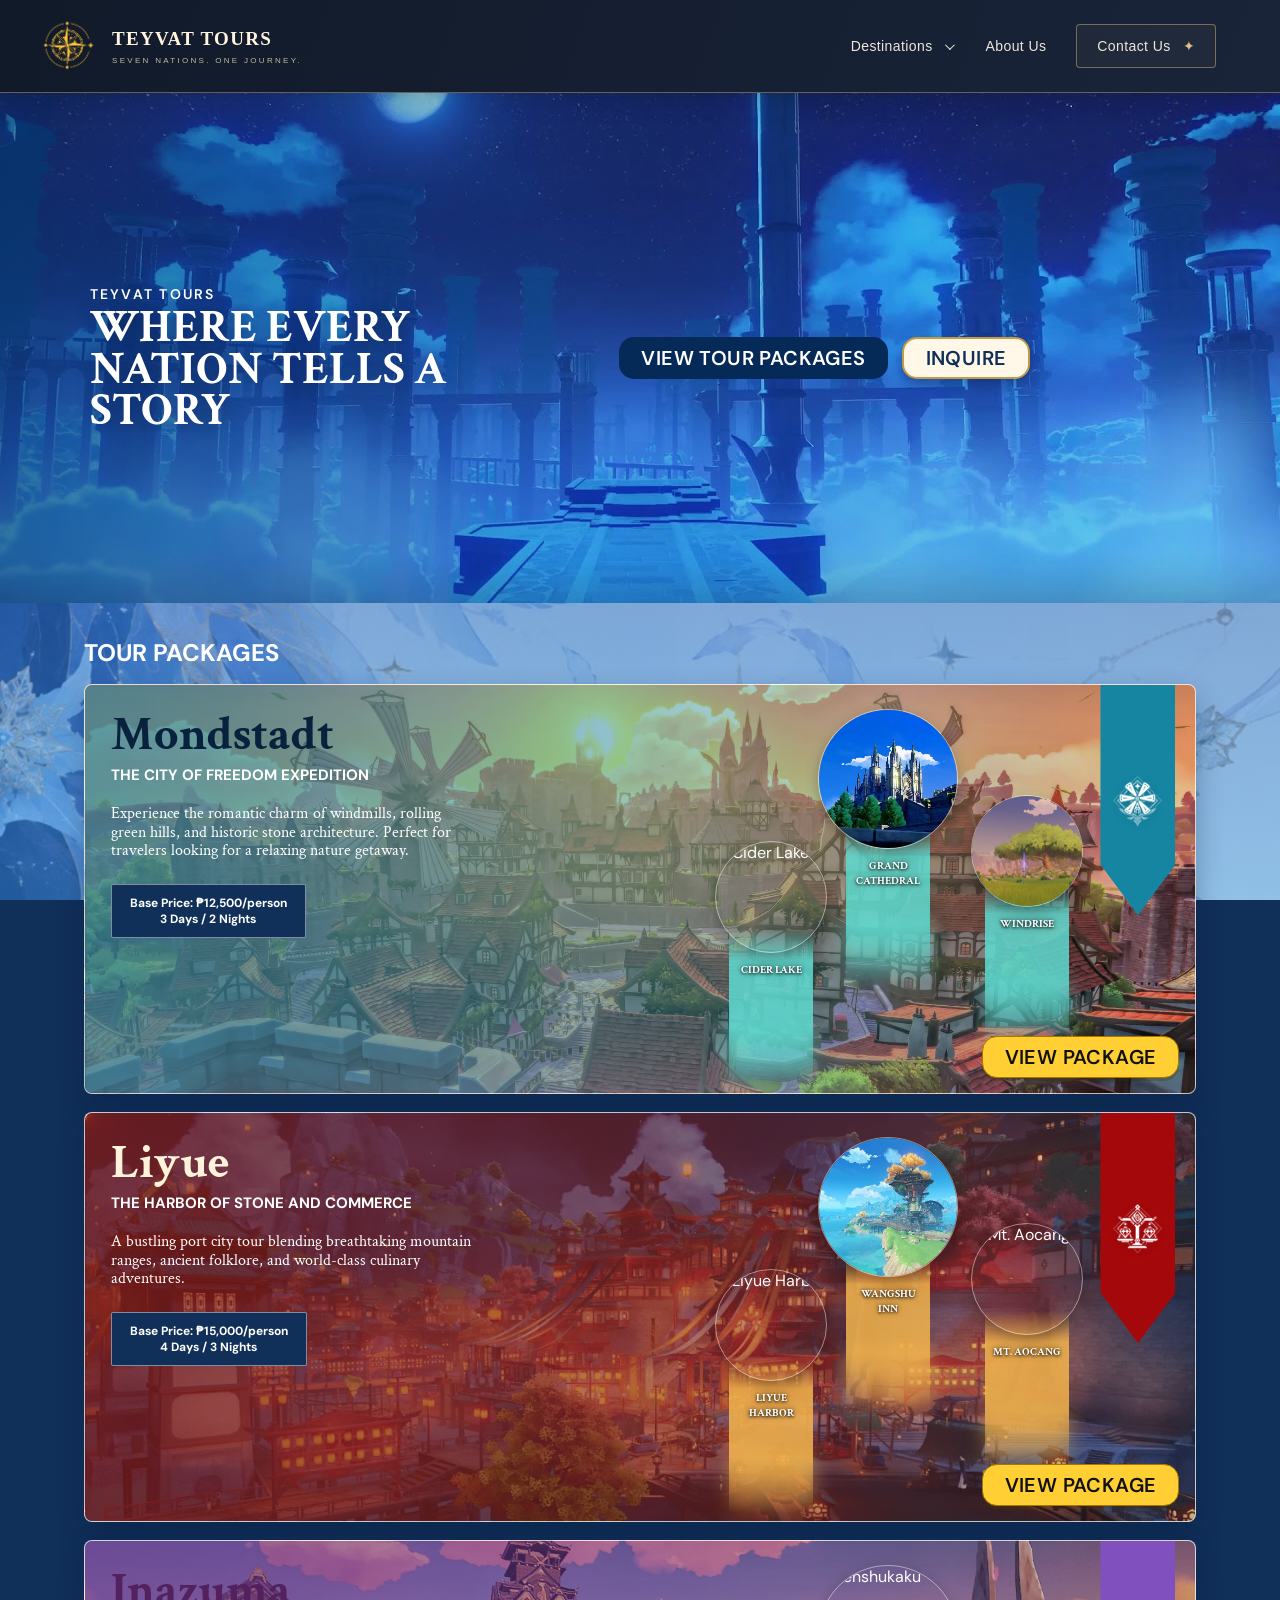
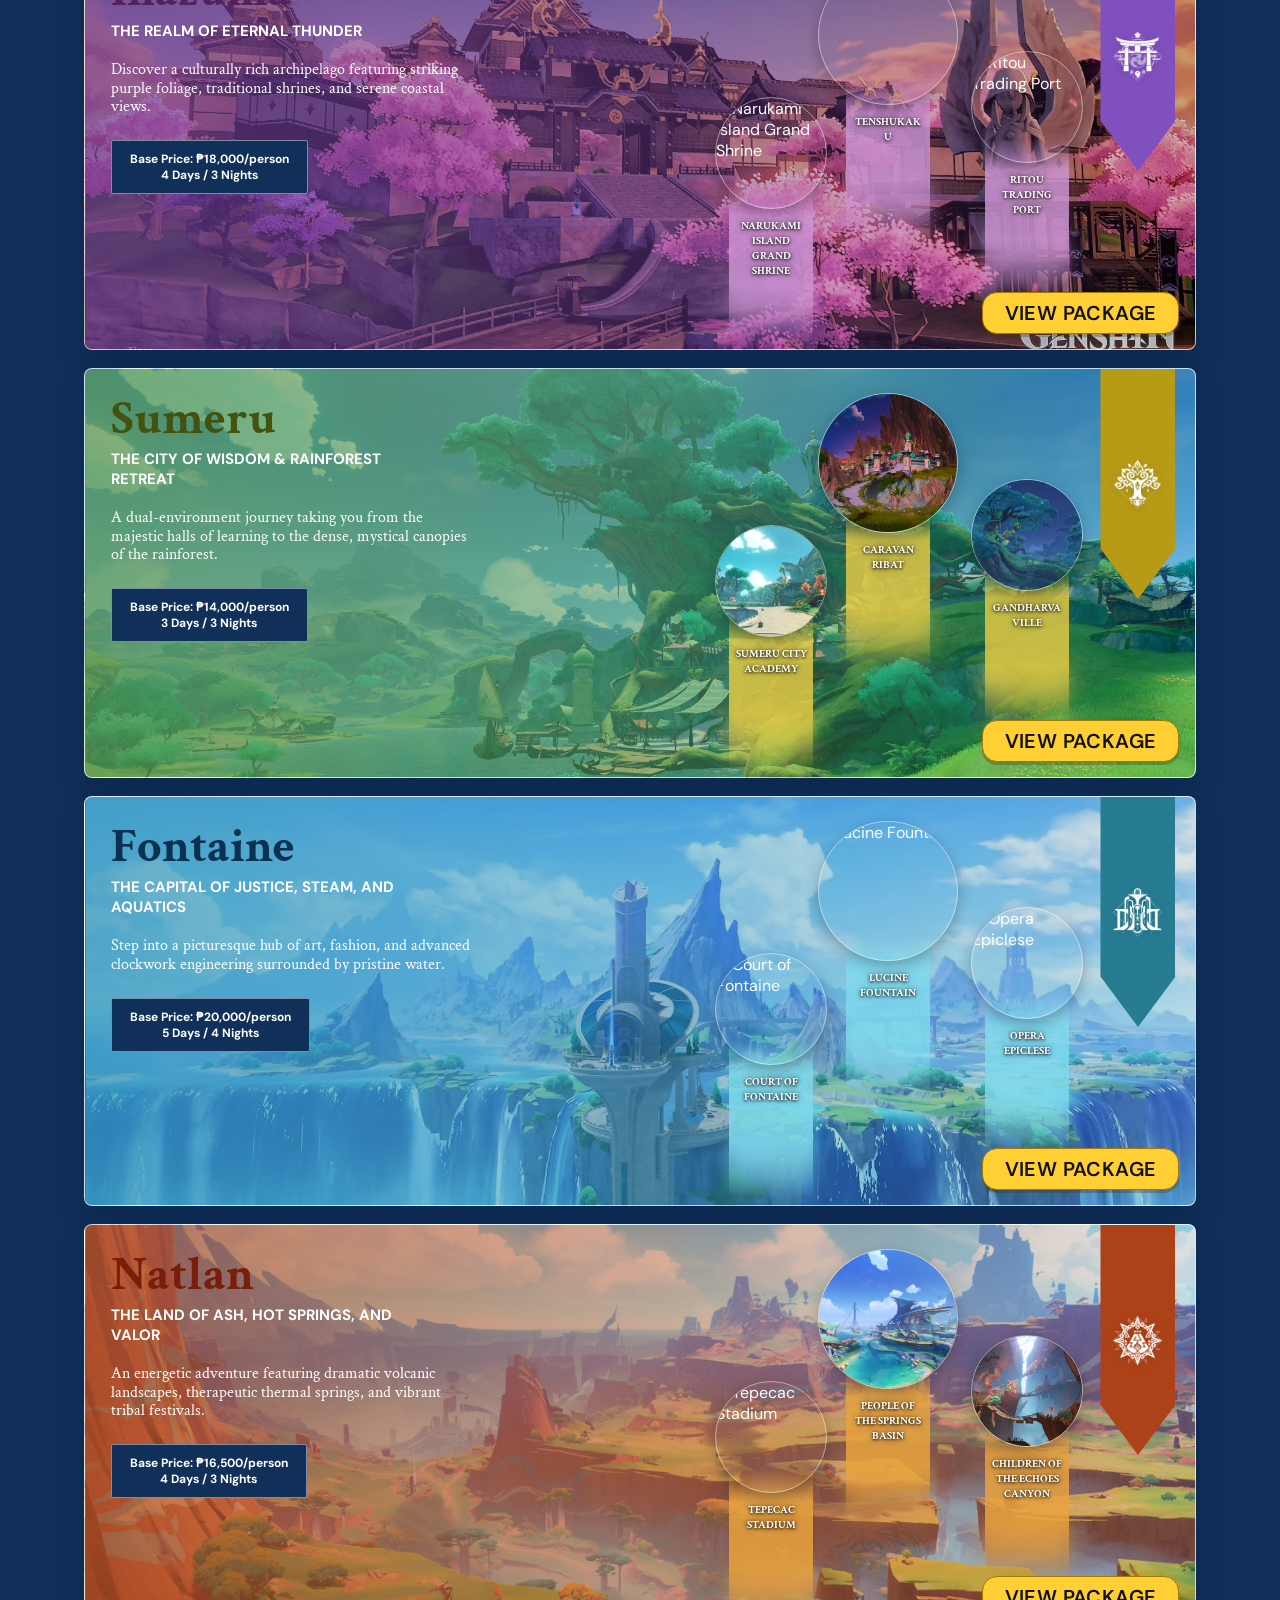
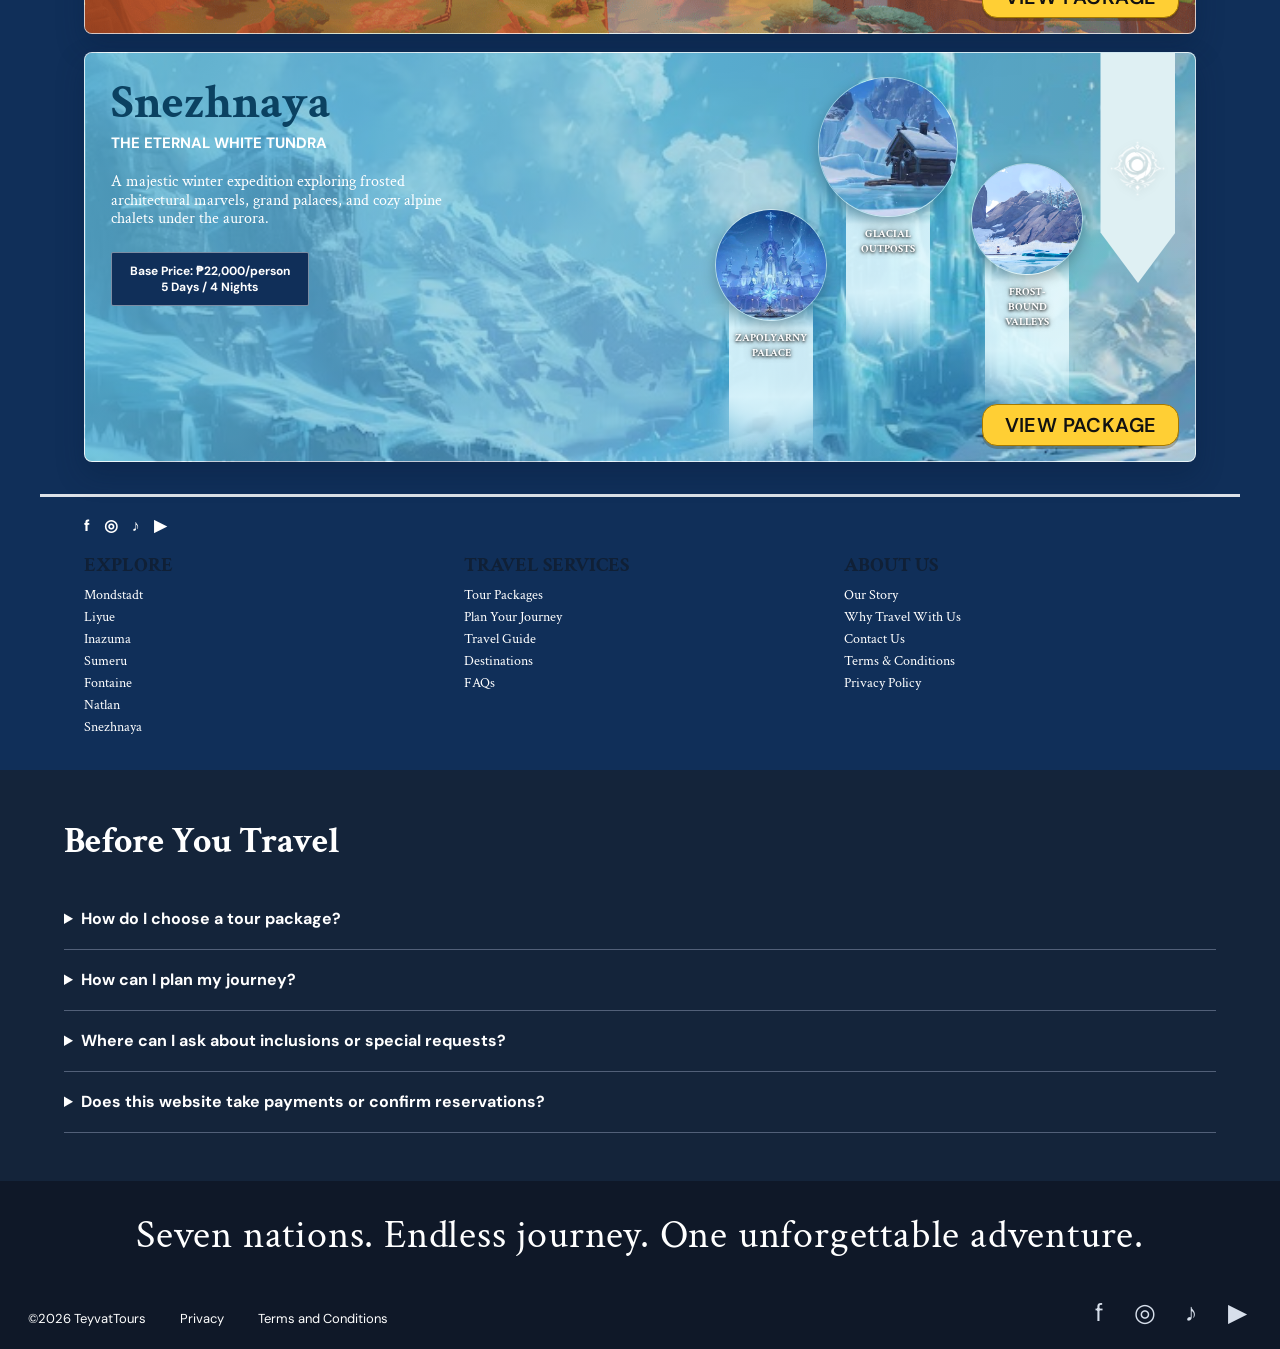
==== commit 85db36b4: "update pic for low qualities pics" ====
--- a/index.html
+++ b/index.html
@@ -5,7 +5,6 @@
         <meta name="viewport" content="width=device-width,initial-scale=1">
         <title>Teyvat Tours — Seven Nations</title>
         <link rel="stylesheet" href="css/style.css">
-        <link rel="stylesheet" href="css/tour-enhancements.css">
     </head>
     <body class="page-index home">
         <!-- NAV BAR -->
@@ -56,7 +55,7 @@
                     </div>
                 </div>
                 <a class="tt-nav-link" href="about.html">About Us</a>
-                <a class="tt-nav-link tt-contact" href="#bookingModal" data-book="">
+                <a class="tt-nav-link tt-contact" href="inquiry.html">
                     Contact Us
                     <span aria-hidden="true">✦</span>
                 </a>
@@ -80,7 +79,7 @@
                     </div>
                     <div class="hero-actions">
                         <a class="btn btn-primary" href="#packages">VIEW TOUR PACKAGES</a>
-                        <button class="btn btn-outline" data-book="">INQUIRE</button>
+                        <a class="btn btn-outline" href="inquiry.html">INQUIRE</a>
                     </div>
                 </div>
             </section>
@@ -329,21 +328,41 @@
                     <div>
                         <h4>TRAVEL SERVICES</h4>
                         <a href="#packages">Tour Packages</a>
-                        <a href="#" data-book="">Plan Your Journey</a>
-                        <a href="#packages">Travel Guide</a>
+                        <a href="booking.html">Plan Your Journey</a>
+                        <a href="#travel-faq">Travel Guide</a>
                         <a href="#packages">Destinations</a>
-                        <a href="#">FAQ's</a>
+                        <a href="#travel-faq">FAQs</a>
                     </div>
                     <div>
                         <h4>ABOUT US</h4>
-                        <a href="#about">Our Story</a>
-                        <a href="#about">Why Travel With Us</a>
-                        <a href="#" data-book="">Contact Us</a>
-                        <a href="#">Terms & Conditions</a>
-                        <a href="#">Privacy Policy</a>
+                        <a href="about.html#company-profile">Our Story</a>
+                        <a href="about.html#mission-vision">Why Travel With Us</a>
+                        <a href="inquiry.html">Contact Us</a>
+                        <a href="terms.html">Terms & Conditions</a>
+                        <a href="privacy.html">Privacy Policy</a>
                     </div>
                 </div>
             </section>
+        <!-- TRAVEL GUIDE AND FAQ: Native details controls work without JavaScript. -->
+        <section class="travel-faq" id="travel-faq" aria-labelledby="faq-title">
+            <h2 id="faq-title">Before You Travel</h2>
+            <details>
+                <summary>How do I choose a tour package?</summary>
+                <p>Compare the seven nations in the tour catalog. Open a package to view its starting price, duration, and three featured stops.</p>
+            </details>
+            <details>
+                <summary>How can I plan my journey?</summary>
+                <p>Open the <a href="booking.html">booking page</a>, choose your destination, and enter your preferred date and traveler details. Read the terms before proceeding.</p>
+            </details>
+            <details>
+                <summary>Where can I ask about inclusions or special requests?</summary>
+                <p>Use the <a href="inquiry.html">inquiry page</a> for questions about packages, travel dates, accommodations, and inclusions.</p>
+            </details>
+            <details>
+                <summary>Does this website take payments or confirm reservations?</summary>
+                <p>This project currently demonstrates the booking interface. It does not process payments or create a confirmed reservation.</p>
+            </details>
+        </section>
         </main>
         <!--FOOTER -->
         <footer class="site-footer" id="about">
@@ -351,45 +370,17 @@
             <div class="footer-bottom">
                 <div class="legal">
                     <span>©2026 TeyvatTours</span>
-                    <a href="#">Privacy</a>
-                    <a href="#">Terms and Conditions</a>
+                    <a href="privacy.html">Privacy</a>
+                    <a href="terms.html">Terms and Conditions</a>
                 </div>
                 <div class="socials" aria-label="Social media" >
-                    <a href="#" aria-label="Facebook">f</a>
-                    <a href="#" aria-label="Instagram">◎</a>
-                    <a href="#" aria-label="TikTok">♪</a>
-                    <a href="#" aria-label="YouTube">▶</a>
+                    <span class="social-placeholder" role="img" aria-label="Facebook">f</span>
+                    <span class="social-placeholder" role="img" aria-label="Instagram">◎</span>
+                    <span class="social-placeholder" role="img" aria-label="TikTok">♪</span>
+                    <span class="social-placeholder" role="img" aria-label="YouTube">▶</span>
                 </div>
             </div>
         </footer>
-        <div class="modal" id="bookingModal" role="dialog" aria-modal="true" aria-labelledby="bookingTitle" >
-            <div class="modal-card">
-                <button class="modal-close" id="modalClose" aria-label="Close inquiry form" type="button" >×</button>
-                <h2 id="bookingTitle">Begin Your Journey</h2>
-                <p>Send your preferred travel details. This prototype keeps the interaction front-end only.</p>
-                <form id="bookingForm" class="form-grid" >
-                    <input required placeholder="Full name" >
-                    <input required type="email" placeholder="Email" >
-                    <select id="regionSelect">
-                        <option value="Mondstadt" >Mondstadt</option>
-                        <option value="Liyue" >Liyue</option>
-                        <option value="Inazuma" >Inazuma</option>
-                        <option value="Sumeru" >Sumeru</option>
-                        <option value="Fontaine" >Fontaine</option>
-                        <option value="Natlan" >Natlan</option>
-                        <option value="Snezhnaya" >Snezhnaya</option>
-                    </select>
-                    <input type="date">
-                    <input type="number" min="1" value="2" placeholder="Travelers" >
-                    <input placeholder="Phone number">
-                    <textarea class="full" placeholder="Questions or special requests" >
-                    </textarea>
-                    <button class="btn btn-primary full" type="submit" >SUBMIT INQUIRY</button>
-                </form>
-                <div class="success-note" id="successNote" >
-                </div>
-            </div>
-        </div>
         <!-- JAVASCRIPT -->
         <script src="js/app.js">
         </script>
--- a/css/style.css
+++ b/css/style.css
@@ -290,8 +290,18 @@
 
 /* HOMEPAGE HERO :  Main landing banner, title, CTA buttons, and search. */
 .home {
-    background: #5eb7df;
     color: #fff;
+    background-color: #102f59;
+    background-image:
+        linear-gradient(
+            rgba(18, 56, 150, 0.65),
+            rgba(24, 134, 220, 0.45)
+        ),
+        url('/assets/images/index-bg.jpg');
+    background-position: center;
+    background-size: cover;
+    background-repeat: no-repeat;
+    background-attachment: fixed;
 }
 
 .home-hero {
@@ -838,7 +848,7 @@
     margin-bottom: 16px;
     color: #fff;
     opacity: 100%;
-    font-size: px;
+    font-size: 18px;
     line-height: 1.3;
 }
 
@@ -1905,6 +1915,7 @@
     --featured-bg:#18a5d0;
     --price-color:#102f59;
     --underline:#159bc4;
+    --featured-image: url('../assets/images/mondstadt-bg.jpg');
 }
 
 /* LIYUE — destination page colors and backgrounds. */
@@ -1922,6 +1933,7 @@
     --featured-bg:#ef8437;
     --price-color:#6c5422;
     --underline:#8e6e2c;
+    --featured-image: url('../assets/images/liyue-bg.jpg');
 }
 
 /* INAZUMA — destination page colors and backgrounds. */
@@ -1939,6 +1951,7 @@
     --featured-bg:#c48ac0;
     --price-color:#610a5e;
     --underline:#9c317f;
+    --featured-image: url('../assets/images/inazuma-bg.jpg');
 }
 
 /* SUMERU — destination page colors and backgrounds. */
@@ -1952,6 +1965,7 @@
     --featured-bg:#24790f;
     --price-color:#3f5310;
     --underline:#64751d;
+    --featured-image: url('../assets/images/sumeru-bg.jpg');
 }
 
 /* FONTAINE — destination page colors and backgrounds. */
@@ -1965,6 +1979,7 @@
     --featured-bg:#3895dd;
     --price-color:#21439b;
     --underline:#3cacc5;
+    --featured-image: url('../assets/images/fontaine-bg.jpg');
 }
 
 /* NATLAN — destination page colors and backgrounds. */
@@ -1982,6 +1997,7 @@
     --featured-bg:#b17c27;
     --price-color:#884b16;
     --underline:#b65a1f;
+    --featured-image: url('../assets/images/natlan-bg.jpg');
 }
 
 /* SNEZHNAYA — destination page colors and backgrounds. */
@@ -1996,6 +2012,7 @@
     --featured-text:#0b4161;
     --price-color:#33bad2;
     --underline:#259fc3;
+    --featured-image: url('../assets/images/snezhnaya-bg.jpg');
 }
 
 /* ACTIVE NAVIGATION — visible current-page state for mouse and keyboard users. */
@@ -2023,3 +2040,1057 @@
     box-shadow: inset 0 -2px 0 #e3c58e;
 }
 
+/* SHARED TOUR STYLES */
+/* Shared tour refinements: load after style.css on every page. */
+
+/* Hover a nation in the top navigation to choose a featured stop.
+   Focus-within also exposes the links to keyboard users. */
+.desktop-nav {
+    height: 100%;
+    gap: clamp(10px, 1.5vw, 24px);
+}
+
+.nation-menu {
+    position: relative;
+    height: 100%;
+}
+
+.nation-menu > a {
+    display: flex;
+    align-items: center;
+    height: 100%;
+    gap: 5px;
+    white-space: nowrap;
+}
+
+.nav-caret {
+    color: #e8b735;
+    font-size: 10px;
+}
+
+.nation-stops {
+    position: absolute;
+    top: 100%;
+    left: 0;
+    z-index: 1;
+    width: 250px;
+    margin: 0;
+    padding: 8px;
+    list-style: none;
+    border-top: 3px solid #e8b735;
+    border-radius: 0 0 10px 10px;
+    background: #102036;
+    box-shadow: 0 12px 24px rgba(0, 0, 0, .3);
+    visibility: hidden;
+    opacity: 0;
+    pointer-events: none;
+}
+
+/* Align the final two nation dropdowns to the right edge of their labels. */
+.nation-menu:nth-last-child(-n + 3) .nation-stops {
+    left: auto;
+    right: 0;
+}
+
+.nation-menu:hover .nation-stops,
+.nation-menu:focus-within .nation-stops {
+    visibility: visible;
+    opacity: 1;
+    pointer-events: auto;
+}
+
+.desktop-nav .nation-stops a {
+    display: block;
+    padding: 11px 12px;
+    border-radius: 6px;
+    color: #fff;
+    font-size: 14px;
+    line-height: 1.4;
+    opacity: 1;
+}
+
+.desktop-nav .nation-stops a:hover,
+.desktop-nav .nation-stops a:focus-visible {
+    background: #244362;
+    color: #fff;
+    outline: 2px solid #e8b735;
+    outline-offset: -2px;
+}
+
+.region-page .stop-card[id] {
+    scroll-margin-top: 90px;
+}
+
+/* One main destination above two supporting stops on each home card. */
+.home .package-card {
+    min-height: 380px;
+}
+
+.home .package-circles {
+    position: absolute;
+    top: 24px;
+    right: 15%;
+    width: 36%;
+    height: auto;
+    display: grid;
+    grid-template-columns: repeat(2, minmax(0, 1fr));
+    justify-items: center;
+    gap: 12px;
+    margin: 0;
+    opacity: 1;
+    transform: none;
+}
+
+.home .package-circles .circle-stop {
+    position: relative;
+    inset: auto;
+    width: 108px;
+    height: 108px;
+    margin: 0;
+    border: 3px solid rgba(255, 255, 255, .65);
+}
+
+.home .package-circles .circle-stop:first-child {
+    grid-column: 1 / -1;
+    width: 156px;
+    height: 156px;
+}
+
+.home .circle-stop img {
+    display: block;
+    width: 100%;
+    height: 100%;
+    object-fit: cover;
+}
+
+.home .circle-stop span {
+    left: 0;
+    bottom: 0;
+    width: 100%;
+    padding: 20px 8px 15px;
+    transform: none;
+    color: #fff;
+    background: linear-gradient(transparent, rgba(4, 18, 35, .95));
+    font-family: var(--sans, sans-serif);
+    font-size: 11px;
+    font-weight: 700;
+    line-height: 1.25;
+}
+
+.home .circle-stop:first-child span {
+    font-size: 14px;
+}
+
+/* Larger, readable price badge anchored inside the signature photograph. */
+.region-page .signature-card {
+    position: relative;
+}
+
+.region-page .signature-price {
+    width: clamp(210px, 24vw, 290px);
+    min-height: 164px;
+    max-width: 100%;
+    padding: 22px 26px;
+    border-radius: 18px 0 0 0;
+    background: #102f59;
+    box-shadow: -5px -5px 24px rgba(0, 0, 0, .2);
+}
+
+.region-page .signature-price small {
+    font-size: 14px;
+    line-height: 1.4;
+}
+
+.region-page .signature-price strong {
+    font-size: clamp(36px, 4vw, 48px);
+    line-height: 1.1;
+}
+
+.region-page .signature-price span {
+    font-size: 14px;
+}
+
+/* FEATURED STOPS:  */
+.region-page .featured {
+    background-color: #102f59;
+    background-image:
+        linear-gradient(
+            rgba(6, 26, 56, 0.55),
+            rgba(6, 26, 56, 0.35)
+        ),
+        var(--featured-image, none),
+        var(--hero-bg, none);
+    background-position: center;
+    background-size: cover;
+    background-repeat: no-repeat;
+    background-attachment: scroll;
+    color: #fff;
+}
+.region-page .stop-grid {
+    max-width: 1440px;
+    grid-template-columns: repeat(3, minmax(0, 1fr));
+    gap: 28px;
+}
+
+.region-page .stop-card {
+    display: flex;
+    flex-direction: column;
+    min-width: 0;
+    height: 560px;
+    min-height: 0;
+    padding: 12px 12px 22px;
+    box-sizing: border-box;
+    border-radius: 18px;
+    overflow: hidden;
+}
+
+/* Flex allows the photograph to make room without resizing the card. */
+.region-page .stop-card img {
+    display: block;
+    width: 100%;
+    height: 0;
+    min-height: 180px;
+    flex: 1 1 0;
+    object-fit: cover;
+    border-radius: 12px;
+}
+
+.region-page .stop-card h3 {
+    flex: 0 0 auto;
+    align-self: flex-start;
+    margin: 18px 4px 0;
+    font-size: clamp(26px, 2.2vw, 34px);
+    line-height: 1.12;
+}
+
+/* Also hides the old label if a cached page still contains it. */
+.region-page .stop-kicker {
+    display: none;
+}
+
+.region-page .stop-description {
+    flex: 0 1 auto;
+    min-height: 0;
+    max-height: 0;
+    margin: 0 4px;
+    overflow: hidden;
+    opacity: 0;
+    color: #344052;
+    font-size: 16px;
+    line-height: 1.6;
+    transition: max-height .3s ease, opacity .2s ease, margin .3s ease;
+}
+
+/* Hover, keyboard focus, and tapping a focusable card reveal the copy. */
+.region-page .stop-card:is(:hover, :focus-within) .stop-description {
+    max-height: 260px;
+    margin-top: 16px;
+    overflow-y: auto;
+    opacity: 1;
+}
+
+.region-page .stop-card:focus-visible {
+    outline: 3px solid #e8b735;
+    outline-offset: 5px;
+}
+
+@media (max-width: 1000px) {
+    .region-page .stop-grid {
+        grid-template-columns: repeat(2, minmax(0, 1fr));
+    }
+}
+
+@media (max-width: 680px) {
+    .region-page .stop-grid {
+        grid-template-columns: minmax(0, 1fr);
+        max-width: 520px;
+    }
+
+    .region-page .stop-card {
+        height: 540px;
+    }
+}
+
+@media (prefers-reduced-motion: reduce) {
+    .region-page .stop-description {
+        transition: none;
+    }
+}
+
+@media (max-width: 900px) {
+    .home .package-card {
+        min-height: 0;
+    }
+
+    .home .package-circles {
+        position: relative;
+        inset: auto;
+        width: calc(100% - 40px);
+        max-width: 340px;
+        margin: 0 20px 24px;
+    }
+}
+
+@media (max-width: 620px) {
+
+    .region-page .signature-price {
+        width: 210px;
+        min-height: 140px;
+        padding: 16px 20px;
+    }
+}
+
+
+
+/* ABOUT PAGE STYLES */
+/* ABOUT PAGE BASE: Overall colors and default page styling */
+body.about-page {
+    margin: 0;
+    background: #0d1930;
+    color: #071b3d;
+}
+
+/* ABOUT HERO: Intro banner and background image */
+.about-hero {
+    position: relative;
+    min-height: 420px;
+    background: linear-gradient(rgba(255,255,255,.06), rgba(255,255,255,.06)), url("../assets/images/about-us.jpg") center/cover no-repeat;
+    display: flex;
+    align-items: center;
+    padding: 70px 5%;
+    overflow: hidden;
+}
+
+.about-hero-inner {
+    display: flex;
+    align-items: center;
+    gap: 25px;
+    max-width: 1200px;
+    width: 100%;
+    margin: 0 auto;
+}
+
+.about-icon-wrap {
+    width: 190px;
+    height: 190px;
+    border: none;
+    background: transparent;
+    display: flex;
+    align-items: center;
+    justify-content: center;
+    flex: 0 0 auto;
+}
+
+.about-icon-wrap img {
+    width: 200px;
+    height: 200px;
+    object-fit: contain;
+}
+
+.about-hero-copy .eyebrow {
+    margin: 0 0 5px;
+    color: #fff;
+    font-size: 18px;
+    font-weight: 800;
+    letter-spacing: .02em;
+}
+
+.about-hero-copy h1 {
+    margin: 0;
+    color: #0b1c3e;
+    font-family: var(--serif);
+    font-size: clamp(58px, 4.8vw, 78px);
+    font-weight: 700;
+    line-height: .88;
+    text-shadow: 0 1px 0 rgba(255,255,255,.15);
+}
+
+/* ABOUT CONTENT: Main profile, mission, vision, and director area */
+.about-content {
+    position: relative;
+    padding: 55px 3% 70px;
+    background: linear-gradient(rgba(18,56,150,.76), rgba(24,134,220,.56)), url("../assets/images/about-us.jpg") center 58%/cover fixed no-repeat;
+}
+
+.about-grid {
+    max-width: 1250px;
+    margin: 0 auto;
+    display: grid;
+    grid-template-columns: 1.08fr .92fr;
+    gap: 24px;
+    align-items: start;
+}
+
+.about-section-title {
+    margin: 0 0 14px;
+    color: #fff;
+    font-family: Georgia, serif;
+    font-size: 28px;
+    font-weight: 800;
+    letter-spacing: .02em;
+}
+
+.profile-card, .director-card, .mini-card {
+    background: #fff;
+    border-radius: 18px;
+}
+
+.profile-card {
+    padding: 30px 24px 28px;
+}
+
+.company-heading {
+    display: flex;
+    align-items: center;
+    gap: 20px;
+    margin-bottom: 20px;
+}
+
+.company-mark {
+    width: 100px;
+    height: 100px;
+    border: none;
+    display: flex;
+    align-items: center;
+    justify-content: center;
+    flex: 0 0 auto;
+}
+
+.company-mark img {
+    width: 100px;
+    height: 100px;
+    object-fit: contain;
+}
+
+.company-heading h2 {
+    margin: 0;
+    font-family: Georgia, serif;
+    font-size: 26px;
+    letter-spacing: .05em;
+}
+
+.company-heading span {
+    display: block;
+    margin-top: 2px;
+    font-size: 12px;
+}
+
+.profile-card p, .director-card p {
+    margin: 0;
+    font-size: 21px;
+    line-height: 1.25;
+}
+
+.mission-vision {
+    display: grid;
+    grid-template-columns: 1fr 1fr;
+    gap: 16px;
+    margin-top: 6px;
+}
+
+.mini-block h3 {
+    margin: 12px 0 10px 4px;
+    color: #fff;
+    font-family: Georgia, serif;
+    font-size: 26px;
+}
+
+.mini-card {
+    min-height: 265px;
+    padding: 20px 22px;
+    text-align: center;
+    display: flex;
+    align-items: center;
+    justify-content: center;
+}
+
+.mini-card p {
+    margin: 0;
+    font-size: 18px;
+    line-height: 1.55;
+}
+
+.director-card {
+    padding: 28px 26px 34px;
+}
+
+.director-photo {
+    width: 205px;
+    height: 205px;
+    object-fit: cover;
+    border-radius: 16px;
+    display: block;
+    margin-bottom: 34px;
+}
+
+.director-intro {
+    display: flex;
+    flex-wrap: wrap;
+    align-items: center;
+    gap: 24px;
+    margin-bottom: 28px;
+}
+
+.director-intro .director-photo {
+    flex: 0 0 auto;
+    margin-bottom: 0;
+}
+
+.director-identity {
+    flex: 1 1 160px;
+}
+
+.director-identity h3 {
+    margin: 0 0 8px;
+    font-family: var(--serif);
+    font-size: clamp(32px, 3vw, 44px);
+    line-height: 1.1;
+}
+
+.director-identity p {
+    margin: 0;
+    font-family: var(--serif);
+    font-size: 22px;
+    line-height: 1.3;
+}
+
+.about-hero .back-link {
+    background: #0b2a5d;
+}
+
+.site-footer.about-footer {
+    background: #111927;
+}
+
+/* TABLET RESPONSIVE: Stacks content and reduces large elements */
+@media (max-width: 900px) {
+    .about-grid {
+        grid-template-columns: 1fr;
+    }
+
+    .mission-vision {
+        grid-template-columns: 1fr;
+    }
+
+    .about-hero-inner {
+        align-items: flex-start;
+    }
+
+    .about-icon-wrap {
+        width: 90px;
+        height: 90px;
+    }
+
+    .about-icon-wrap img {
+        width: 58px;
+        height: 58px;
+    }
+
+    .profile-card p, .director-card p {
+        font-size: 17px;
+    }
+
+}
+
+/* MOBILE RESPONSIVE: Compact layout for smaller screens */
+@media (max-width: 600px) {
+    .about-hero {
+        min-height: 330px;
+        padding: 45px 20px;
+    }
+
+    .about-hero-inner {
+        flex-direction: column;
+        gap: 12px;
+    }
+
+    .about-content {
+        padding-left: 18px;
+        padding-right: 18px;
+    }
+
+    .director-photo {
+        width: 160px;
+        height: 160px;
+    }
+
+}
+
+
+
+/* ==========================================================
+   SHARED VISUAL REFINEMENTS — Consolidated in style.css.
+   ========================================================== */
+
+/* HOMEPAGE: Give package cards clear edges against the catalog. */
+.home .package-card {
+    border: 1px solid rgb(255 255 255 / 72%);
+    box-shadow: 0 12px 28px rgb(6 26 56 / 30%);
+}
+
+.home .price-chip {
+    background: #102f59;
+    color: #ffffff;
+    border: 1px solid rgb(255 255 255 / 45%);
+}
+
+.home .hero-actions .btn-outline {
+    background: #fff8e8;
+    border: 2px solid #c49a42;
+    color: #102f59;
+    box-shadow: 0 4px 12px rgb(0 0 0 / 20%);
+}
+
+.home .hero-actions .btn-outline:hover,
+.home .hero-actions .btn-outline:focus-visible {
+    background: #f1dfb8;
+    color: #102f59;
+    outline: 3px solid #ffffff;
+    outline-offset: 4px;
+}
+
+/* SIGNATURE PACKAGE: Consistent hierarchy and spacing in all seven nations. */
+.region-page .signature {
+    background-color: #102f45;
+}
+
+.region-page .signature::before {
+    opacity: 0.28;
+}
+
+.region-page .signature-label {
+    position: relative;
+    z-index: 2;
+    max-width: 1180px;
+    margin: 0 auto 18px;
+    font-size: clamp(24px, 2.3vw, 32px);
+    line-height: 1.35;
+    letter-spacing: 0.1em;
+    color: #ffffff;
+}
+
+.region-page .signature-lead {
+    max-width: 1180px;
+    margin: 0 auto 28px;
+    font-size: 18px;
+    line-height: 1.65;
+    color: #ffffff;
+}
+
+.region-page .signature-price {
+    background: #102f59;
+    color: #ffffff;
+}
+
+/* Featured Stops use the original styles in style.css and tour-enhancements.css. */
+
+/* NATION DETAILS: Let long subtitles wrap with comfortable line spacing. */
+.region-page .region-subtitle {
+    line-height: 1.2;
+    margin-top: 12px;
+    text-wrap: balance;
+}
+
+.page-sumeru .region-hero {
+    background-color: #163c2e;
+}
+
+.page-sumeru .region-hero::before {
+    opacity: 0.25;
+}
+
+.page-sumeru .region-name {
+    color: #fff6de;
+    text-shadow: 0 2px 8px rgb(0 0 0 / 35%);
+}
+
+/* SECONDARY ACTION: Retain a light appearance, even when hovered or focused. */
+.region-actions .btn-outline:hover,
+.region-actions .btn-outline:focus-visible {
+    background: #f2dfb7;
+    color: #062a57;
+    border-color: #82611e;
+    outline: 3px solid #062a57;
+    outline-offset: 4px;
+}
+
+/* FOOTER: One consistent interaction style for links and keyboard focus. */
+.site-footer a,
+.footer-columns a {
+    text-decoration: underline;
+    text-decoration-color: transparent;
+    text-underline-offset: 5px;
+    transition: color 0.15s ease, text-decoration-color 0.15s ease;
+}
+
+.site-footer a:hover,
+.site-footer a:focus-visible,
+.footer-columns a:hover,
+.footer-columns a:focus-visible {
+    color: #f4d695;
+    text-decoration-color: currentColor;
+}
+
+.site-footer a:focus-visible,
+.footer-columns a:focus-visible {
+    outline: 2px solid #f4d695;
+    outline-offset: 4px;
+    border-radius: 2px;
+}
+
+.social-placeholder {
+    display: inline-flex;
+    align-items: center;
+    justify-content: center;
+    width: 30px;
+    height: 30px;
+    color: #d7dfeb;
+}
+
+/* ABOUT US: Brand visibility and calmer hero typography. */
+.tt-header .tt-brand {
+    color: #fff4df;
+}
+
+.about-hero {
+    background-image: linear-gradient(rgb(5 22 44 / 62%), rgb(5 22 44 / 62%)), url('../assets/images/about-us.jpg');
+}
+
+.about-hero-copy {
+    min-width: 0;
+}
+
+.about-hero-copy h1 {
+    max-width: 720px;
+    color: #fff7e6;
+    font-size: clamp(38px, 4vw, 62px);
+    line-height: 1.12;
+    text-wrap: balance;
+}
+
+.profile-card p,
+.director-card > p {
+    font-size: 18px;
+    line-height: 1.65;
+}
+
+.profile-card > p + p {
+    margin-top: 18px;
+}
+
+.mission-vision {
+    align-items: stretch;
+}
+
+.mission-vision .mini-block {
+    display: flex;
+    flex-direction: column;
+    min-width: 0;
+}
+
+.mission-vision .mini-card {
+    flex: 1;
+    padding: 24px;
+    align-items: flex-start;
+    text-align: left;
+}
+
+.mission-vision .mini-card p {
+    font-size: 17px;
+    line-height: 1.65;
+}
+
+#company-profile,
+#mission-vision,
+#travel-faq {
+    scroll-margin-top: 120px;
+}
+
+/* TRAVEL GUIDE: Functional footer destination using native HTML disclosures. */
+.travel-faq {
+    padding: 48px clamp(20px, 5vw, 80px);
+    background: #14243a;
+    color: #ffffff;
+}
+
+.travel-faq h2 {
+    margin: 0 0 24px;
+    font-family: var(--serif);
+    font-size: 36px;
+}
+
+.travel-faq details {
+    padding: 18px 0;
+    border-bottom: 1px solid #526078;
+}
+
+.travel-faq summary {
+    font-weight: 700;
+    line-height: 1.5;
+    cursor: pointer;
+}
+
+.travel-faq p {
+    max-width: 80ch;
+    line-height: 1.7;
+}
+
+.travel-faq a {
+    color: #f4d695;
+    text-decoration: underline;
+}
+
+.travel-faq summary:focus-visible,
+.travel-faq a:focus-visible {
+    outline: 2px solid #f4d695;
+    outline-offset: 4px;
+}
+
+/* MOBILE: Retain the unrelated navigation and company-heading fixes. */
+@media (max-width: 680px) {
+    .tt-header .tt-brand {
+        transform: none;
+    }
+
+    .company-heading {
+        flex-wrap: wrap;
+    }
+}
+
+@media (prefers-reduced-motion: reduce) {
+    .site-footer a,
+    .footer-columns a {
+        transition: none;
+    }
+}
+
+/* ==========================================================
+   HOMEPAGE PACKAGE PREVIEWS — Staggered photos and vertical glow.
+   These rules only affect .home; nation-page stop cards are unchanged.
+   ========================================================== */
+.home .package-card {
+    min-height: 410px;
+}
+
+.home .package-info {
+    max-width: 46%;
+}
+
+/* Reserve a preview area between the description and nation ribbon. */
+.home .package-circles {
+    position: absolute;
+    top: 24px;
+    right: 112px;
+    display: block;
+    width: 36%;
+    max-width: 390px;
+    height: 330px;
+    margin: 0;
+    opacity: 1;
+    transform: none;
+    pointer-events: none;
+}
+
+/* The wrapper is transparent and unclipped; only the photo is circular. */
+.home .package-circles .circle-stop {
+    position: absolute;
+    inset: auto;
+    display: flex;
+    flex-direction: column;
+    align-items: center;
+    --photo-size: 112px;
+    width: var(--photo-size);
+    height: auto;
+    margin: 0;
+    padding: 0;
+    border: 0;
+    border-radius: 0;
+    overflow: visible;
+    background: transparent;
+    box-shadow: none;
+    isolation: isolate;
+    grid-column: auto;
+}
+
+/* Left low, right middle, and center high — matching the prototype. */
+.home .package-circles .circle-stop:nth-child(1) {
+    top: 132px;
+    left: 0;
+}
+
+.home .package-circles .circle-stop:nth-child(2) {
+    top: 86px;
+    right: 0;
+}
+
+.home .package-circles .circle-stop:nth-child(3) {
+    --photo-size: 140px;
+    top: 0;
+    left: 50%;
+    transform: translateX(-50%);
+}
+
+/* GRADIENT STRIP: A defined colored trail behind the label.
+   Keep this layer sharp; the second layer softens only its lower end. */
+.home .package-circles .circle-stop::before {
+    content: "";
+    position: absolute;
+    top: calc(var(--photo-size) - 24px);
+    left: 50%;
+    width: 84px;
+    height: 156px;
+    transform: translateX(-50%);
+    background: linear-gradient(
+        to bottom,
+        transparent 0%,
+        var(--preview-glow, var(--chip, #e8be43)) 20%,
+        var(--preview-glow, var(--chip, #e8be43)) 64%,
+        transparent 100%
+    );
+    opacity: 0.85;
+    border-radius: 0;
+    filter: none;
+    pointer-events: none;
+    z-index: -1;
+}
+
+/* BOTTOM BLUR: A short soft layer fades out at the end of the strip. */
+.home .package-circles .circle-stop::after {
+    content: "";
+    position: absolute;
+    top: calc(var(--photo-size) + 76px);
+    left: 50%;
+    width: 84px;
+    height: 68px;
+    transform: translateX(-50%);
+    background: linear-gradient(
+        to bottom,
+        var(--preview-glow, var(--chip, #e8be43)),
+        transparent 100%
+    );
+    filter: blur(10px);
+    opacity: 0.7;
+    border-radius: 0;
+    pointer-events: none;
+    z-index: -2;
+}
+
+.home .package-circles .circle-stop img {
+    display: block;
+    flex: 0 0 auto;
+    width: var(--photo-size);
+    height: var(--photo-size);
+    border-radius: 50%;
+    object-fit: cover;
+    border: 1px solid rgb(255 255 255 / 45%);
+    box-shadow: 0 5px 14px rgb(0 0 0 / 25%);
+}
+
+/* Labels sit below photos instead of covering the scenery. */
+.home .package-circles .circle-stop span {
+    position: relative;
+    inset: auto;
+    width: 84px;
+    max-width: 84px;
+    box-sizing: border-box;
+    margin: 10px 0 0;
+    padding: 0 6px;
+    white-space: normal;
+    overflow-wrap: anywhere;
+    text-wrap: balance;
+    transform: none;
+    background: transparent;
+    color: #ffffff;
+    font-family: var(--serif);
+    font-size: 11px;
+    font-weight: 700;
+    line-height: 1.35;
+    text-align: center;
+    text-transform: uppercase;
+    text-shadow: 0 1px 3px #000, 0 0 6px rgb(0 0 0 / 55%);
+    overflow-wrap: break-word;
+}
+
+/* Nation-colored trails, including the icy white Snezhnaya glow. */
+.home .package-theme-mondstadt {
+    --preview-glow: #5edbd1;
+}
+
+.home .package-theme-liyue {
+    --preview-glow: #f2b44d;
+}
+
+.home .package-theme-inazuma {
+    --preview-glow: #cb92d2;
+}
+
+.home .package-theme-sumeru {
+    --preview-glow: #e1c845;
+}
+
+.home .package-theme-fontaine {
+    --preview-glow: #7fd9ec;
+}
+
+.home .package-theme-natlan {
+    --preview-glow: #e8a33e;
+}
+
+.home .package-theme-snezhnaya {
+    --preview-glow: #e5faff;
+}
+
+/* Tablet: put the previews below the description so nothing overlaps. */
+@media (max-width: 1050px) {
+    .home .package-info {
+        max-width: calc(100% - 100px);
+    }
+
+    .home .package-card {
+        min-height: 0;
+        padding-bottom: 76px;
+    }
+
+    .home .package-circles {
+        position: relative;
+        inset: auto;
+        width: min(390px, calc(100% - 48px));
+        height: 350px;
+        margin: 8px auto 0;
+    }
+}
+
+/* Mobile: scale photos and glow while keeping the staggered arrangement. */
+@media (max-width: 480px) {
+    .home .package-circles {
+        width: calc(100% - 32px);
+        height: 325px;
+    }
+
+    .home .package-circles .circle-stop {
+        --photo-size: 88px;
+    }
+
+    .home .package-circles .circle-stop:nth-child(3) {
+        --photo-size: 112px;
+    }
+
+    .home .package-circles .circle-stop span {
+        width: 68px;
+        max-width: 68px;
+        font-size: 10px;
+    }
+
+    .home .package-circles .circle-stop::before {
+        top: calc(var(--photo-size) - 20px);
+        width: 68px;
+        height: 148px;
+    }
+
+    .home .package-circles .circle-stop::after {
+        top: calc(var(--photo-size) + 72px);
+        width: 68px;
+        height: 68px;
+    }
+
+}
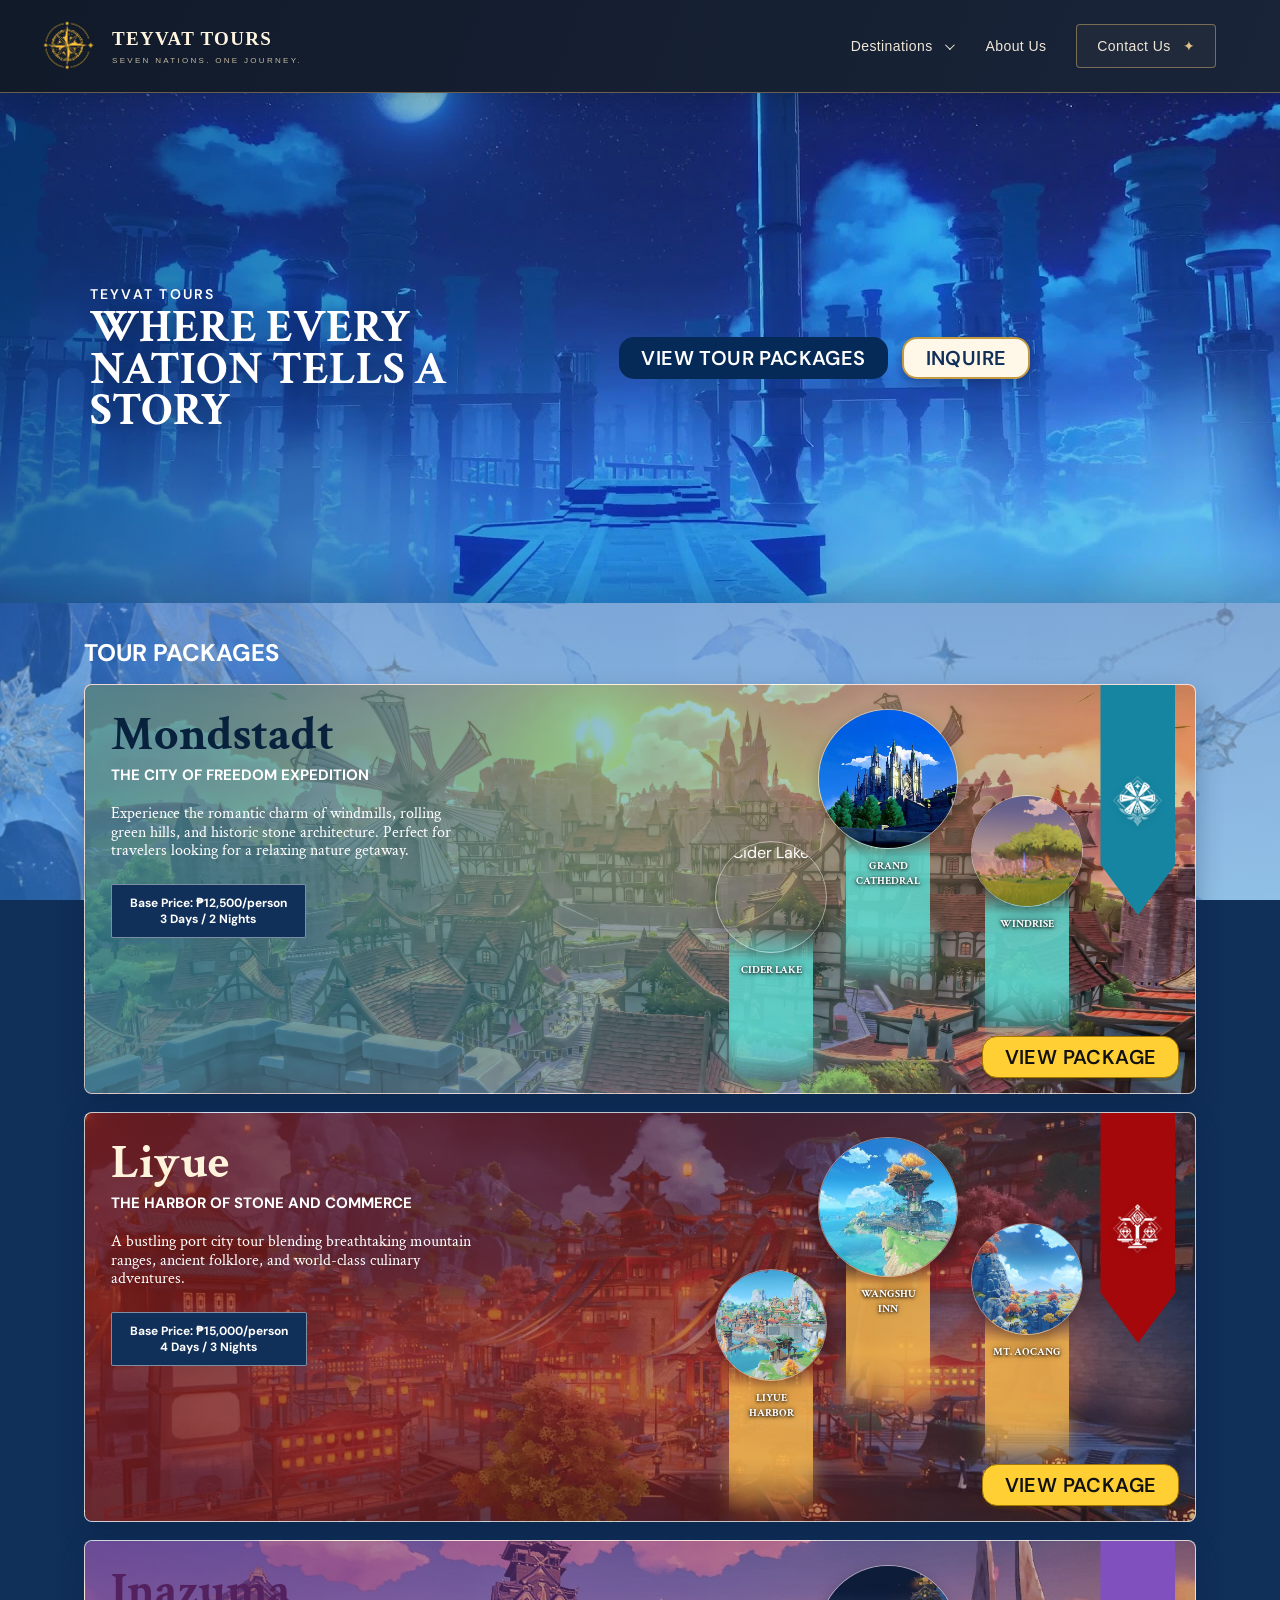
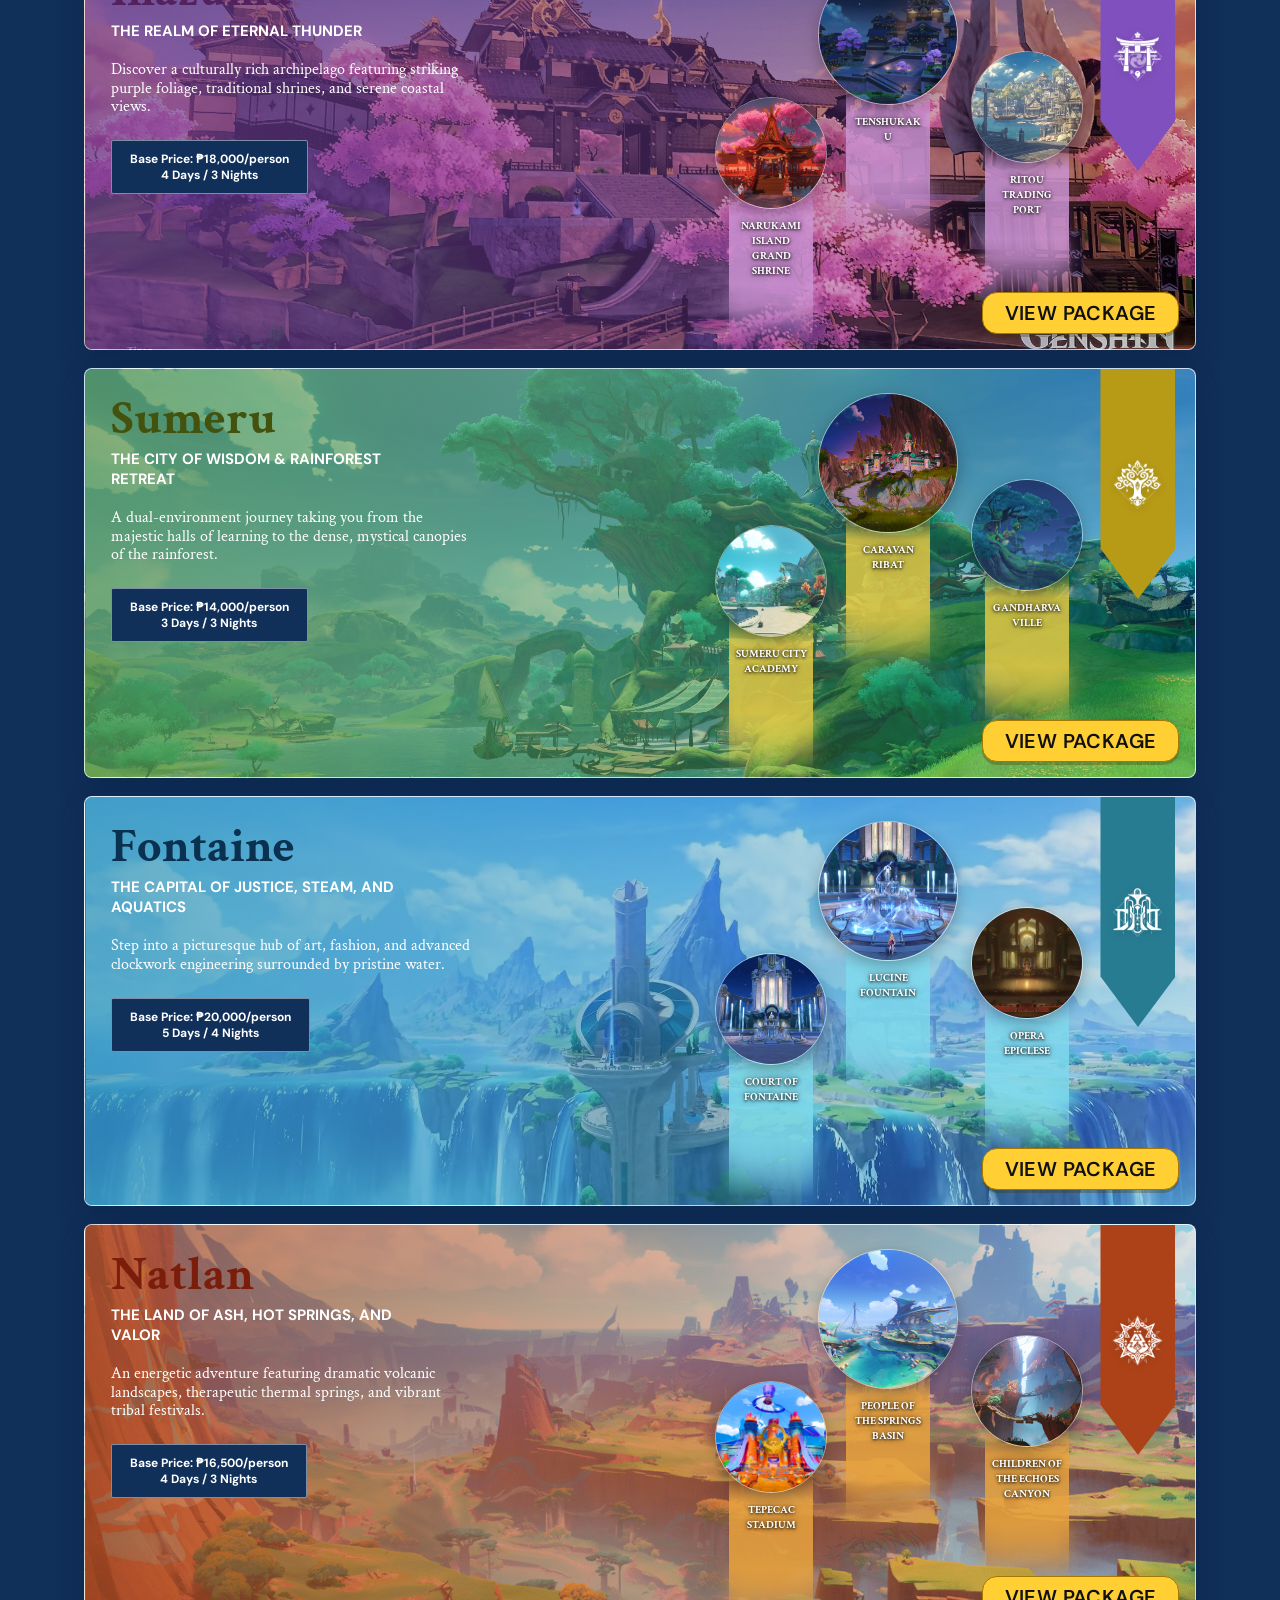
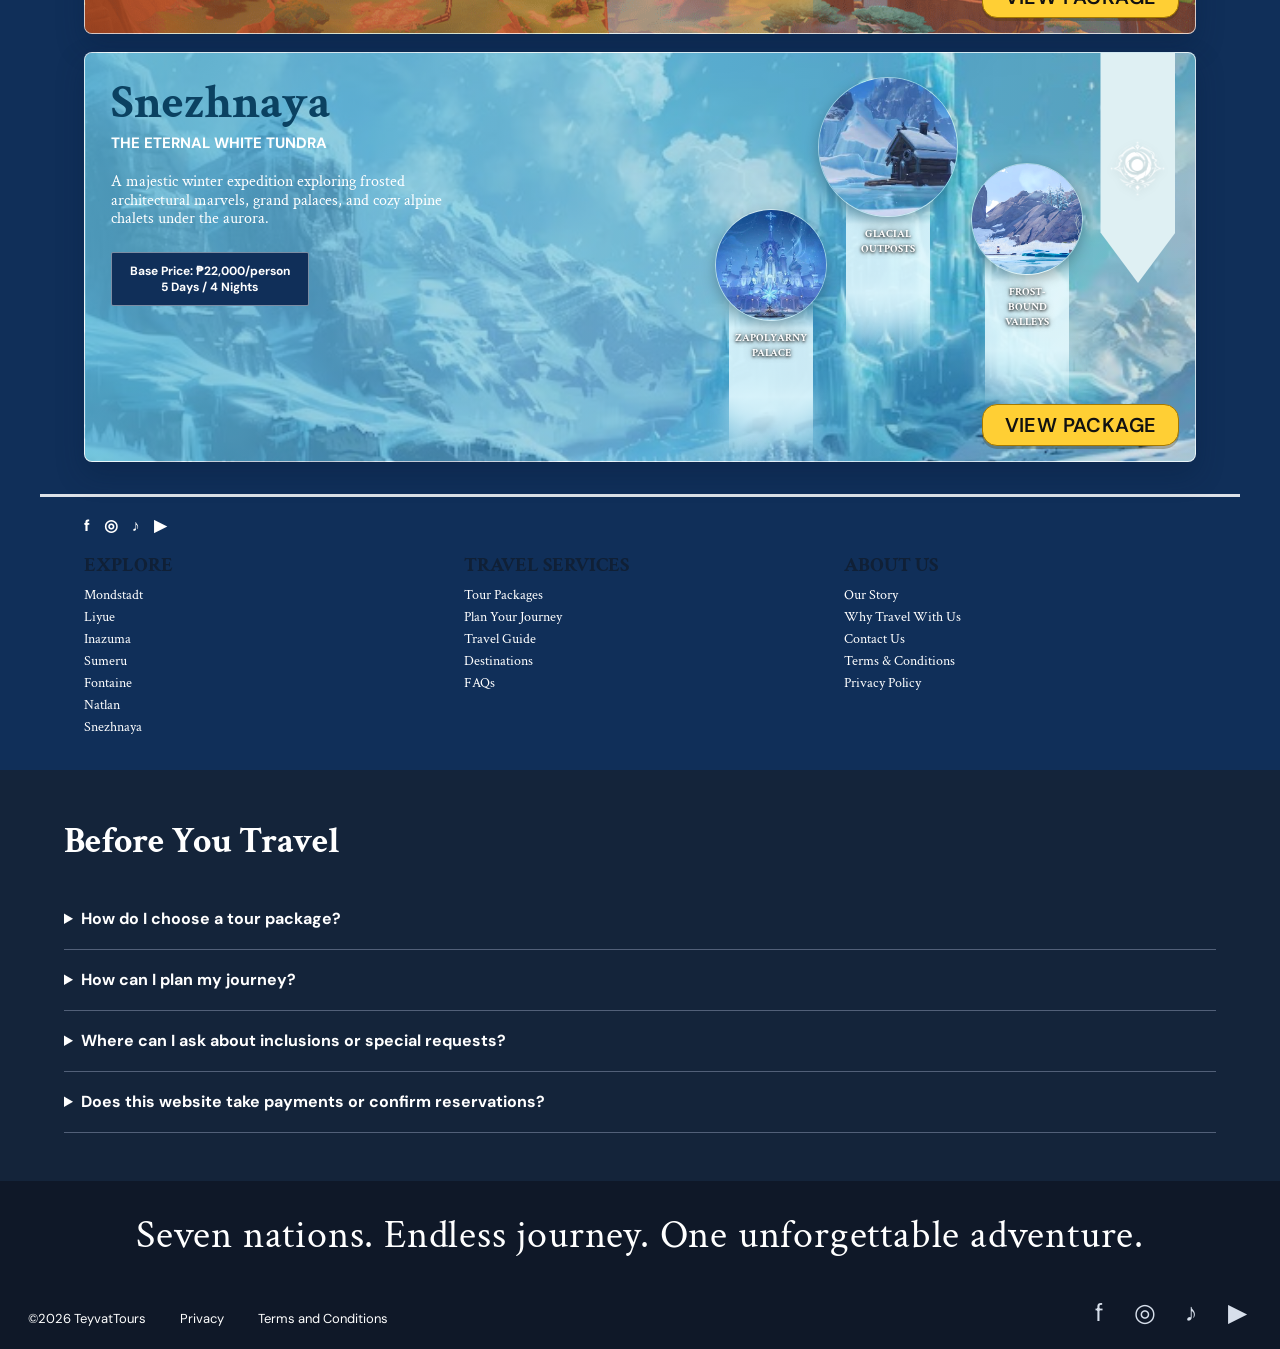
==== commit 24c292f5: "update pic in main page as well" ====
--- a/index.html
+++ b/index.html
@@ -101,7 +101,7 @@
                         </div>
                         <div class="package-circles">
                             <div class="circle-stop">
-                                <img src="assets/images/Cider_Lake.webp" alt="Cider Lake" >
+                                <img src="assets/images/Cider_Lake.jpg" alt="Cider Lake" >
                                 <span>Cider Lake</span>
                             </div>
                             <div class="circle-stop">
@@ -118,6 +118,8 @@
                         </div>
                         <a class="btn btn-gold view-btn" href="mondstadt.html" >VIEW PACKAGE</a>
                     </article>
+
+
                     <!-- LIYUE TOUR CARD -->
                     <article class="package-theme-liyue package-card" data-search="Liyue THE HARBOR OF STONE AND COMMERCE Liyue Harbor Mt. Aocang Wangshu Inn" >
                         <div class="package-info">
@@ -132,11 +134,11 @@
                         </div>
                         <div class="package-circles">
                             <div class="circle-stop">
-                                <img src="assets/images/liyue_harbor.png" alt="Liyue Harbor" >
+                                <img src="assets/images/liyue_harbor.jpg" alt="Liyue Harbor" >
                                 <span>Liyue Harbor</span>
                             </div>
                             <div class="circle-stop">
-                                <img src="assets/images/mount_aocang.png" alt="Mt. Aocang" >
+                                <img src="assets/images/mount_aocang.jpg" alt="Mt. Aocang" >
                                 <span>Mt. Aocang</span>
                             </div>
                             <div class="circle-stop">
@@ -149,6 +151,8 @@
                         </div>
                         <a class="btn btn-gold view-btn" href="liyue.html" >VIEW PACKAGE</a>
                     </article>
+
+
                     <!-- INAZUMA TOUR CARD -->
                     <article class="package-theme-inazuma package-card" data-search="Inazuma THE REALM OF ETERNAL THUNDER Narukami Island Grand Shrine Ritou Trading Port Tenshukaku" >
                         <div class="package-info">
@@ -163,15 +167,15 @@
                         </div>
                         <div class="package-circles">
                             <div class="circle-stop">
-                                <img src="assets/images/narukami_island_grand_shrine.png" alt="Narukami Island Grand Shrine" >
+                                <img src="assets/images/narukami_island_grand_shrine.jpg" alt="Narukami Island Grand Shrine" >
                                 <span>Narukami Island Grand Shrine</span>
                             </div>
                             <div class="circle-stop">
-                                <img src="assets/images/ritou_trading.png" alt="Ritou Trading Port" >
+                                <img src="assets/images/ritou_trading.jpg" alt="Ritou Trading Port" >
                                 <span>Ritou Trading Port</span>
                             </div>
                             <div class="circle-stop">
-                                <img src="assets/images/tenshukaku.png" alt="Tenshukaku" >
+                                <img src="assets/images/tenshukaku.jpg" alt="Tenshukaku" >
                                 <span>Tenshukaku</span>
                             </div>
                         </div>
@@ -180,6 +184,8 @@
                         </div>
                         <a class="btn btn-gold view-btn" href="inazuma.html" >VIEW PACKAGE</a>
                     </article>
+
+
                     <!-- SUMERU TOUR CARD -->
                     <article class="package-theme-sumeru package-card" data-search="Sumeru THE CITY OF WISDOM & RAINFOREST RETREAT Sumeru City Academy Gandharva Ville Caravan Ribat" >
                         <div class="package-info">
@@ -211,6 +217,8 @@
                         </div>
                         <a class="btn btn-gold view-btn" href="sumeru.html" >VIEW PACKAGE</a>
                     </article>
+
+
                     <!-- FONTAINE TOUR CARD -->
                     <article class="package-theme-fontaine package-card" data-search="Fontaine THE CAPITAL OF JUSTICE, STEAM, AND AQUATICS Court of Fontaine Opera Epiclese Lucine Fountain" >
                         <div class="package-info">
@@ -225,15 +233,15 @@
                         </div>
                         <div class="package-circles">
                             <div class="circle-stop">
-                                <img src="assets/images/court_of_fontaine.png" alt="Court of Fontaine" >
+                                <img src="assets/images/court_of_fontaine.jpg" alt="Court of Fontaine" >
                                 <span>Court of Fontaine</span>
                             </div>
                             <div class="circle-stop">
-                                <img src="assets/images/opera_epiclese.png" alt="Opera Epiclese" >
+                                <img src="assets/images/opera_epiclese.jpg" alt="Opera Epiclese" >
                                 <span>Opera Epiclese</span>
                             </div>
                             <div class="circle-stop">
-                                <img src="assets/images/lucine_fountaine.png" alt="Lucine Fountain" >
+                                <img src="assets/images/lucine_fountaine.jpg" alt="Lucine Fountain" >
                                 <span>Lucine Fountain</span>
                             </div>
                         </div>
@@ -242,6 +250,8 @@
                         </div>
                         <a class="btn btn-gold view-btn" href="fontaine.html" >VIEW PACKAGE</a>
                     </article>
+
+
                     <!-- NATLAN TOUR CARD -->
                     <article class="package-theme-natlan package-card" data-search="Natlan THE LAND OF ASH, HOT SPRINGS, AND VALOR Tepecac Stadium Children of the Echoes Canyon People of the Springs basin" >
                         <div class="package-info">
@@ -256,7 +266,7 @@
                         </div>
                         <div class="package-circles">
                             <div class="circle-stop">
-                                <img src="assets/images/tepecac_stadium.png" alt="Tepecac Stadium" >
+                                <img src="assets/images/tepecac_stadium.jpg" alt="Tepecac Stadium" >
                                 <span>Tepecac Stadium</span>
                             </div>
                             <div class="circle-stop">
--- a/css/style.css
+++ b/css/style.css
@@ -3094,3 +3094,25 @@
     }
 
 }
+
+
+/* ==========================================================
+   DESTINATION SECTION HEIGHTS — Desktop only.
+   Hero, Signature Package, and Featured Stops share equal rows.
+   The tallest section (normally Featured Stops) sets the height.
+   Images and cards keep their existing sizes.
+   ========================================================== */
+@media (min-width: 901px) {
+    .region-page > main {
+        display: grid;
+        grid-template-columns: minmax(0, 1fr);
+        grid-auto-rows: 1fr;
+        align-items: stretch;
+        gap: 0;
+    }
+
+    .region-page > main > section {
+        min-width: 0;
+        box-sizing: border-box;
+    }
+}
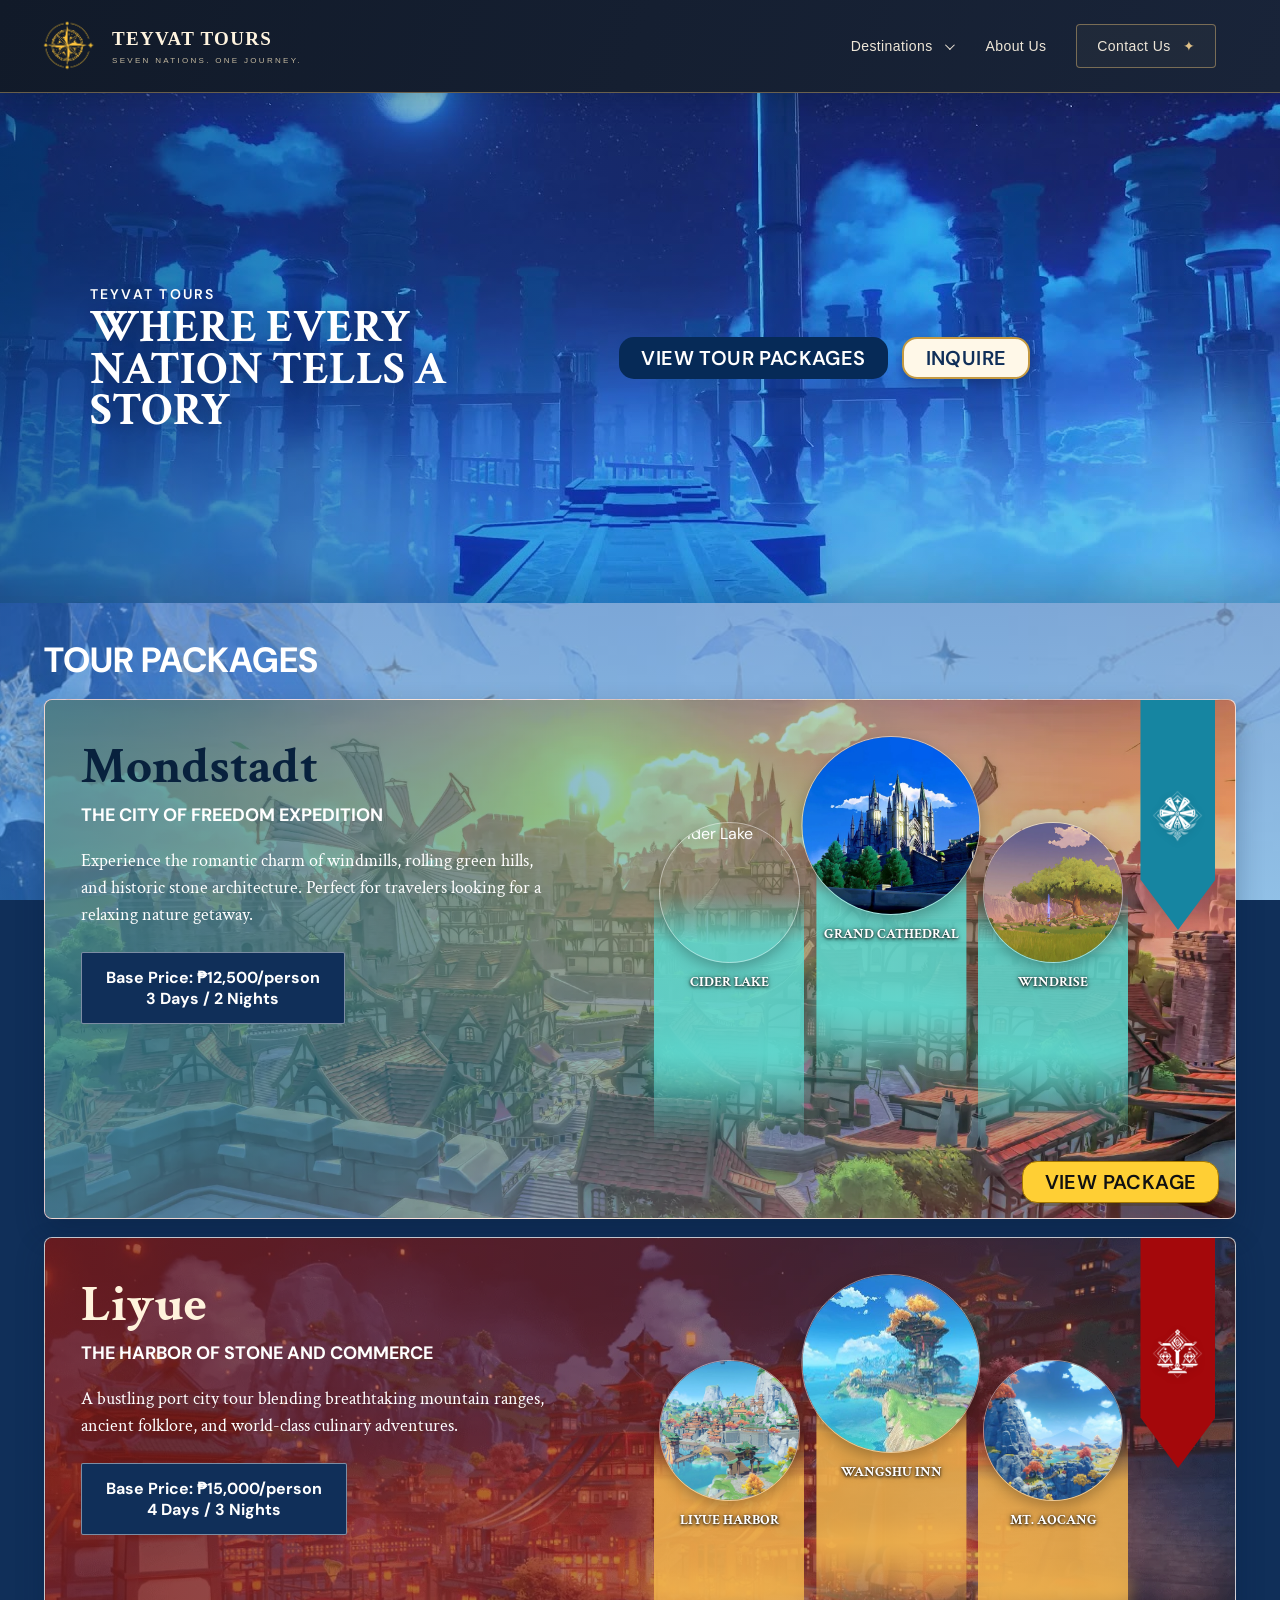
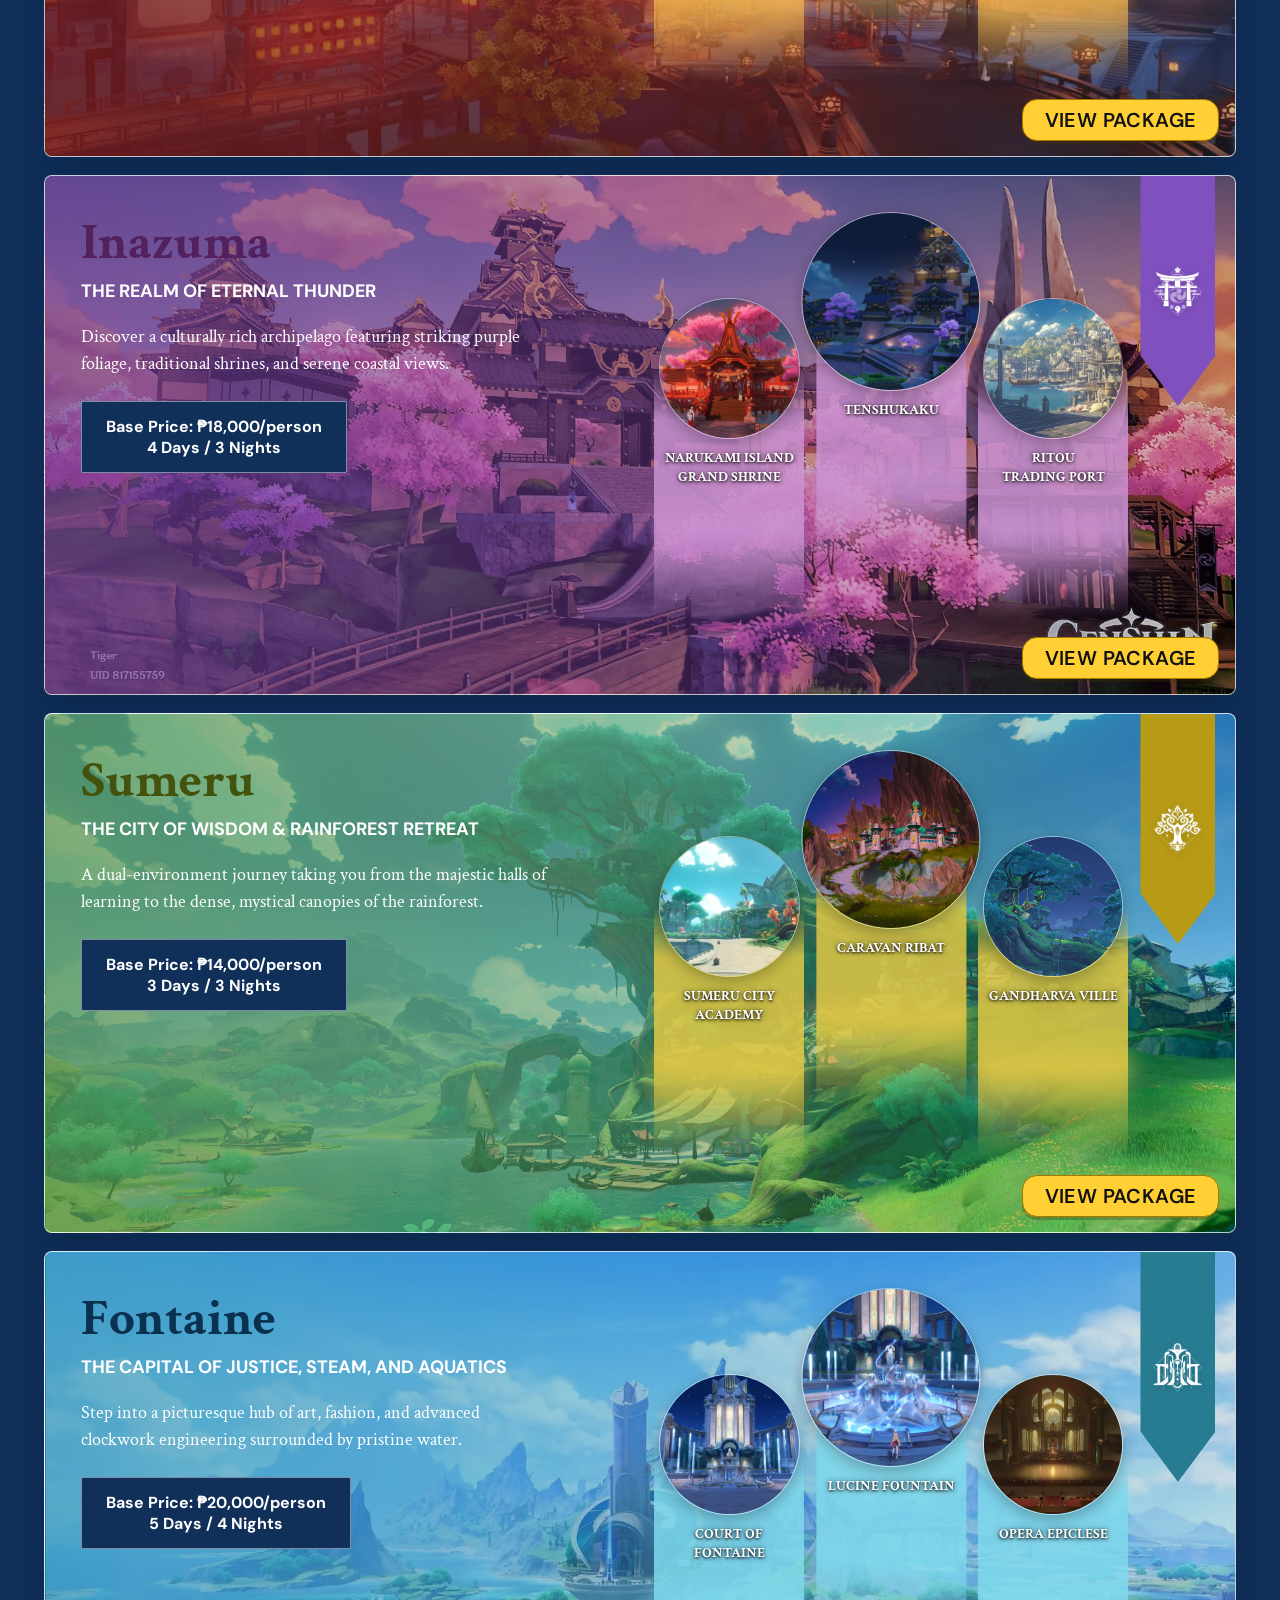
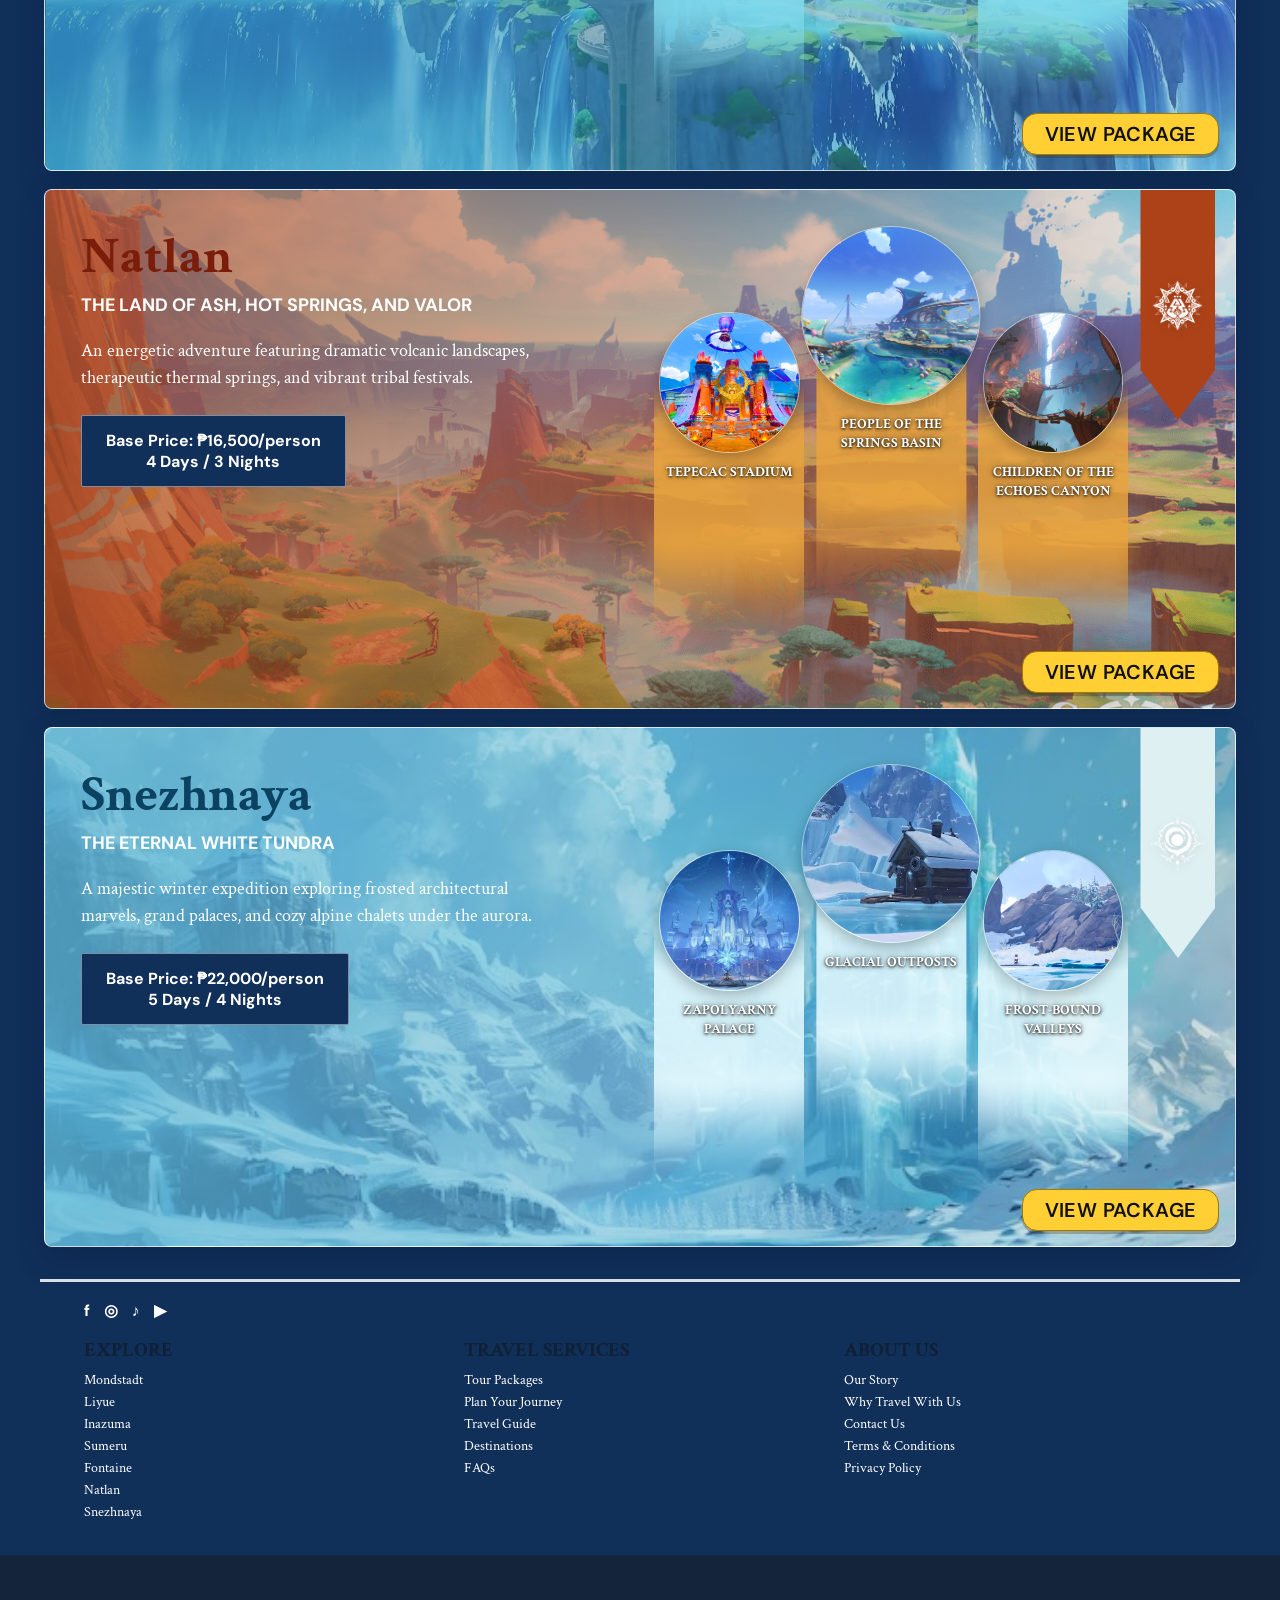
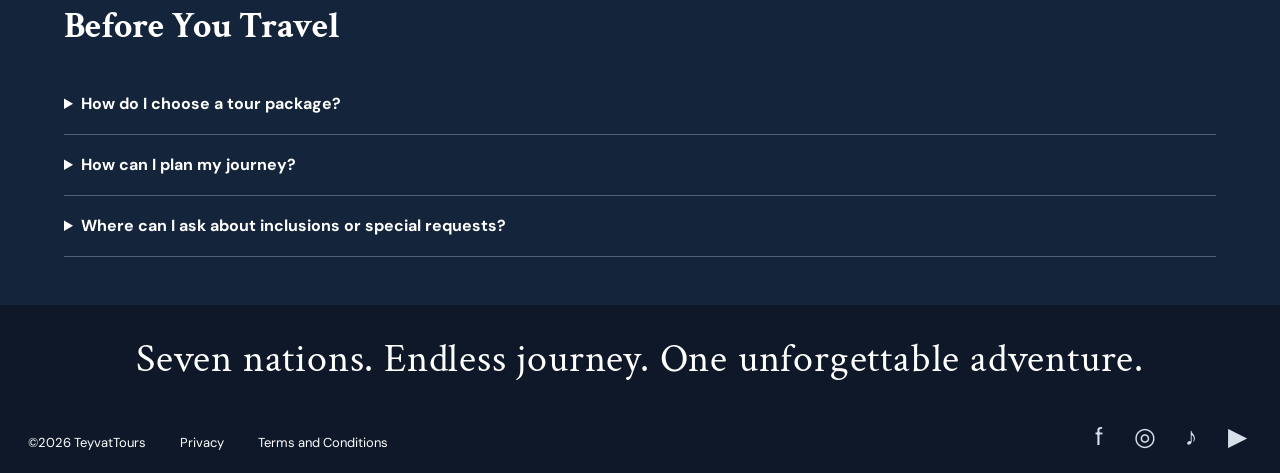
==== commit 3771e86e: "merge css files and change back button to all pages" ====
--- a/index.html
+++ b/index.html
@@ -7,75 +7,53 @@
         <link rel="stylesheet" href="css/style.css">
     </head>
     <body class="page-index home">
-        <!-- NAV BAR -->
+
+<!-- NAV BAR -->
         <header class="tt-header">
             <a class="tt-brand" href="index.html" aria-label="Teyvat Tours home">
-                <img class="tt-brand-mark" src="assets/images/tt-logo.png" alt="" aria-hidden="true"> <!--CHANGE-->
-                <span>
-                    TEYVAT TOURS
-                    <small>SEVEN NATIONS. ONE JOURNEY.</small>
-                </span>
+                <img class="tt-brand-mark" src="assets/images/tt-logo.png" alt="" aria-hidden="true">
+                <span>TEYVAT TOURS <small>SEVEN NATIONS. ONE JOURNEY.</small></span>
             </a>
             <button class="tt-menu-toggle" id="ttMenuToggle" type="button" aria-expanded="false" aria-controls="ttNavigation" aria-label="Open navigation">
                 <span aria-hidden="true">☰</span>
             </button>
+
             <nav class="tt-navigation" id="ttNavigation" aria-label="Main navigation">
                 <div class="tt-destinations" id="ttDestinations">
-                    <button class="tt-nav-link tt-destination-toggle" id="ttDestinationToggle" type="button" aria-expanded="false" aria-controls="ttDestinationPanel">
-                        Destinations
-                        <span class="tt-chevron" aria-hidden="true"></span>
-                    </button>
+                    <button class="tt-nav-link tt-destination-toggle" id="ttDestinationToggle" type="button" aria-expanded="false" aria-controls="ttDestinationPanel">Destinations <span class="tt-chevron" aria-hidden="true"></span></button>
                     <div class="tt-panel" id="ttDestinationPanel" hidden>
                         <div class="tt-panel-heading">
                             <span>EXPLORE TEYVAT</span>
                         </div>
                         <p class="tt-panel-intro">Seven nations. Where will you wander?</p>
-
-                        <ul class="tt-region-list" id="destinationList">
-                        </ul>
+                        <ul class="tt-region-list" id="destinationList"></ul>
 
                         <template id="destinationTemplate">
                             <li>
                                 <a class="tt-region">
-                                    <span class="tt-emblem">
-                                        <img alt="">
-                                    </span>
-                                    <span>
-                                        <strong data-destination-name></strong>
-                                        <small data-destination-description></small>
-                                    </span>
+                                    <span class="tt-emblem"><img alt=""></span>
+                                    <span><strong data-destination-name=""></strong> <small data-destination-description=""></small></span>
                                     <span class="tt-arrow" aria-hidden="true">↗</span>
                                 </a>
                             </li>
                         </template>
-                        <a class="tt-all-tours" href="#packages">
-                            View all tour packages
-                            <span aria-hidden="true">→</span>
-                        </a>
+                        <a class="tt-all-tours" href="#packages">View all tour packages <span aria-hidden="true">→</span></a>
                     </div>
                 </div>
                 <a class="tt-nav-link" href="about.html">About Us</a>
-                <a class="tt-nav-link tt-contact" href="inquiry.html">
-                    Contact Us
-                    <span aria-hidden="true">✦</span>
-                </a>
+                <a class="tt-nav-link tt-contact" href="inquiry.html">Contact Us <span aria-hidden="true">✦</span></a>
             </nav>
         </header>
 
-
-        <!-- MAIN CONTENT-Homepage hero, tour packages, and quick links -->
+<!-- MAIN CONTENT: Homepage hero, tour packages, and quick links -->
         <main>
-            <!-- HOME HERO-Main intro, CTA buttons, and destination search -->
+
+<!-- HOME HERO: Main intro, CTA buttons, and destination search -->
             <section class="home-hero">
                 <div class="home-hero-inner">
                     <div>
-                        <div class="hero-kicker">
-                            TEYVAT TOURS
-                        </div>
-                        <h1 class="home-title">
-                            WHERE EVERY NATION
-                            <span>TELLS A STORY</span>
-                        </h1>
+                        <div class="hero-kicker">TEYVAT TOURS</div>
+                        <h1 class="home-title">WHERE EVERY NATION <span>TELLS A STORY</span></h1>
                     </div>
                     <div class="hero-actions">
                         <a class="btn btn-primary" href="#packages">VIEW TOUR PACKAGES</a>
@@ -83,240 +61,210 @@
                     </div>
                 </div>
             </section>
-            <!-- Package cards -->
+
+<!-- Package cards -->
             <section class="packages" id="packages">
                 <h2 class="section-label">TOUR PACKAGES</h2>
                 <div class="package-stack">
-                    <!-- MONDSTADT TOUR CARD -->
-                    <article class="package-theme-mondstadt package-card" data-search="Mondstadt THE CITY OF FREEDOM EXPEDITION Cider Lake Windrise Grand Cathedral" >
+<!-- MONDSTADT TOUR CARD -->
+                    <article class="package-theme-mondstadt package-card" data-search="Mondstadt THE CITY OF FREEDOM EXPEDITION Cider Lake Windrise Grand Cathedral">
                         <div class="package-info">
                             <h2>Mondstadt</h2>
                             <h3>THE CITY OF FREEDOM EXPEDITION</h3>
                             <p>Experience the romantic charm of windmills, rolling green hills, and historic stone architecture. Perfect for travelers looking for a relaxing nature getaway.</p>
-                            <div class="price-chip">
-                                Base Price: ₱12,500/person
-                                <br>
-                                3 Days / 2 Nights
-                            </div>
-                        </div>
-                        <div class="package-circles">
-                            <div class="circle-stop">
-                                <img src="assets/images/Cider_Lake.jpg" alt="Cider Lake" >
+                            <div class="price-chip">Base Price: ₱12,500/person<br> 3 Days / 2 Nights</div>
+                        </div>
+                        <div class="package-circles">
+                            <div class="circle-stop">
+                                <img src="assets/images/Cider_Lake.jpg" alt="Cider Lake">
                                 <span>Cider Lake</span>
                             </div>
                             <div class="circle-stop">
-                                <img src="assets/images/windrise.webp" alt="Windrise" >
+                                <img src="assets/images/windrise.webp" alt="Windrise">
                                 <span>Windrise</span>
                             </div>
                             <div class="circle-stop">
-                                <img src="assets/images/grand_cathedral.webp" alt="Grand Cathedral" >
+                                <img src="assets/images/grand_cathedral.webp" alt="Grand Cathedral">
                                 <span>Grand Cathedral</span>
                             </div>
                         </div>
                         <div class="nation-ribbon">
-                            <img src="assets/images/mondstadt_icon.webp" alt="Mondstadt symbol" >
-                        </div>
-                        <a class="btn btn-gold view-btn" href="mondstadt.html" >VIEW PACKAGE</a>
-                    </article>
-
-
-                    <!-- LIYUE TOUR CARD -->
-                    <article class="package-theme-liyue package-card" data-search="Liyue THE HARBOR OF STONE AND COMMERCE Liyue Harbor Mt. Aocang Wangshu Inn" >
+                            <img src="assets/images/mondstadt_icon.webp" alt="Mondstadt symbol">
+                        </div>
+                        <a class="btn btn-gold view-btn" href="mondstadt.html">VIEW PACKAGE</a>
+                    </article>
+
+<!-- LIYUE TOUR CARD -->
+                    <article class="package-theme-liyue package-card" data-search="Liyue THE HARBOR OF STONE AND COMMERCE Liyue Harbor Mt. Aocang Wangshu Inn">
                         <div class="package-info">
                             <h2>Liyue</h2>
                             <h3>THE HARBOR OF STONE AND COMMERCE</h3>
                             <p>A bustling port city tour blending breathtaking mountain ranges, ancient folklore, and world-class culinary adventures.</p>
-                            <div class="price-chip">
-                                Base Price: ₱15,000/person
-                                <br>
-                                4 Days / 3 Nights
-                            </div>
-                        </div>
-                        <div class="package-circles">
-                            <div class="circle-stop">
-                                <img src="assets/images/liyue_harbor.jpg" alt="Liyue Harbor" >
+                            <div class="price-chip">Base Price: ₱15,000/person<br> 4 Days / 3 Nights</div>
+                        </div>
+                        <div class="package-circles">
+                            <div class="circle-stop">
+                                <img src="assets/images/liyue_harbor.jpg" alt="Liyue Harbor">
                                 <span>Liyue Harbor</span>
                             </div>
                             <div class="circle-stop">
-                                <img src="assets/images/mount_aocang.jpg" alt="Mt. Aocang" >
+                                <img src="assets/images/mount_aocang.jpg" alt="Mt. Aocang">
                                 <span>Mt. Aocang</span>
                             </div>
                             <div class="circle-stop">
-                                <img src="assets/images/wangshu_inn.jpg" alt="Wangshu Inn" >
+                                <img src="assets/images/wangshu_inn.jpg" alt="Wangshu Inn">
                                 <span>Wangshu Inn</span>
                             </div>
                         </div>
                         <div class="nation-ribbon">
-                            <img src="assets/images/liyue_icon.webp" alt="Liyue symbol" >
-                        </div>
-                        <a class="btn btn-gold view-btn" href="liyue.html" >VIEW PACKAGE</a>
-                    </article>
-
-
-                    <!-- INAZUMA TOUR CARD -->
-                    <article class="package-theme-inazuma package-card" data-search="Inazuma THE REALM OF ETERNAL THUNDER Narukami Island Grand Shrine Ritou Trading Port Tenshukaku" >
+                            <img src="assets/images/liyue_icon.webp" alt="Liyue symbol">
+                        </div>
+                        <a class="btn btn-gold view-btn" href="liyue.html">VIEW PACKAGE</a>
+                    </article>
+
+<!-- INAZUMA TOUR CARD -->
+                    <article class="package-theme-inazuma package-card" data-search="Inazuma THE REALM OF ETERNAL THUNDER Narukami Island Grand Shrine Ritou Trading Port Tenshukaku">
                         <div class="package-info">
                             <h2>Inazuma</h2>
                             <h3>THE REALM OF ETERNAL THUNDER</h3>
                             <p>Discover a culturally rich archipelago featuring striking purple foliage, traditional shrines, and serene coastal views.</p>
-                            <div class="price-chip">
-                                Base Price: ₱18,000/person
-                                <br>
-                                4 Days / 3 Nights
-                            </div>
-                        </div>
-                        <div class="package-circles">
-                            <div class="circle-stop">
-                                <img src="assets/images/narukami_island_grand_shrine.jpg" alt="Narukami Island Grand Shrine" >
+                            <div class="price-chip">Base Price: ₱18,000/person<br> 4 Days / 3 Nights</div>
+                        </div>
+                        <div class="package-circles">
+                            <div class="circle-stop">
+                                <img src="assets/images/narukami_island_grand_shrine.jpg" alt="Narukami Island Grand Shrine">
                                 <span>Narukami Island Grand Shrine</span>
                             </div>
                             <div class="circle-stop">
-                                <img src="assets/images/ritou_trading.jpg" alt="Ritou Trading Port" >
+                                <img src="assets/images/ritou_trading.jpg" alt="Ritou Trading Port">
                                 <span>Ritou Trading Port</span>
                             </div>
                             <div class="circle-stop">
-                                <img src="assets/images/tenshukaku.jpg" alt="Tenshukaku" >
+                                <img src="assets/images/tenshukaku.jpg" alt="Tenshukaku">
                                 <span>Tenshukaku</span>
                             </div>
                         </div>
                         <div class="nation-ribbon">
-                            <img src="assets/images/inazuma_icon.webp" alt="Inazuma symbol" >
-                        </div>
-                        <a class="btn btn-gold view-btn" href="inazuma.html" >VIEW PACKAGE</a>
-                    </article>
-
-
-                    <!-- SUMERU TOUR CARD -->
-                    <article class="package-theme-sumeru package-card" data-search="Sumeru THE CITY OF WISDOM & RAINFOREST RETREAT Sumeru City Academy Gandharva Ville Caravan Ribat" >
+                            <img src="assets/images/inazuma_icon.webp" alt="Inazuma symbol">
+                        </div>
+                        <a class="btn btn-gold view-btn" href="inazuma.html">VIEW PACKAGE</a>
+                    </article>
+
+<!-- SUMERU TOUR CARD -->
+                    <article class="package-theme-sumeru package-card" data-search="Sumeru THE CITY OF WISDOM &amp; RAINFOREST RETREAT Sumeru City Academy Gandharva Ville Caravan Ribat">
                         <div class="package-info">
                             <h2>Sumeru</h2>
-                            <h3>THE CITY OF WISDOM & RAINFOREST RETREAT</h3>
+                            <h3>THE CITY OF WISDOM &amp; RAINFOREST RETREAT</h3>
                             <p>A dual-environment journey taking you from the majestic halls of learning to the dense, mystical canopies of the rainforest.</p>
-                            <div class="price-chip">
-                                Base Price: ₱14,000/person
-                                <br>
-                                3 Days / 3 Nights
-                            </div>
-                        </div>
-                        <div class="package-circles">
-                            <div class="circle-stop">
-                                <img src="assets/images/sumeru_city_academy.png" alt="Sumeru City Academy" >
+                            <div class="price-chip">Base Price: ₱14,000/person<br> 3 Days / 3 Nights</div>
+                        </div>
+                        <div class="package-circles">
+                            <div class="circle-stop">
+                                <img src="assets/images/sumeru_city_academy.png" alt="Sumeru City Academy">
                                 <span>Sumeru City Academy</span>
                             </div>
                             <div class="circle-stop">
-                                <img src="assets/images/Gandharva_ville.jpg" alt="Gandharva Ville" >
+                                <img src="assets/images/Gandharva_ville.jpg" alt="Gandharva Ville">
                                 <span>Gandharva Ville</span>
                             </div>
                             <div class="circle-stop">
-                                <img src="assets/images/caravan_ribat.webp" alt="Caravan Ribat" >
+                                <img src="assets/images/caravan_ribat.webp" alt="Caravan Ribat">
                                 <span>Caravan Ribat</span>
                             </div>
                         </div>
                         <div class="nation-ribbon">
-                            <img src="assets/images/sumeru_icon.webp" alt="Sumeru symbol" >
-                        </div>
-                        <a class="btn btn-gold view-btn" href="sumeru.html" >VIEW PACKAGE</a>
-                    </article>
-
-
-                    <!-- FONTAINE TOUR CARD -->
-                    <article class="package-theme-fontaine package-card" data-search="Fontaine THE CAPITAL OF JUSTICE, STEAM, AND AQUATICS Court of Fontaine Opera Epiclese Lucine Fountain" >
+                            <img src="assets/images/sumeru_icon.webp" alt="Sumeru symbol">
+                        </div>
+                        <a class="btn btn-gold view-btn" href="sumeru.html">VIEW PACKAGE</a>
+                    </article>
+
+<!-- FONTAINE TOUR CARD -->
+                    <article class="package-theme-fontaine package-card" data-search="Fontaine THE CAPITAL OF JUSTICE, STEAM, AND AQUATICS Court of Fontaine Opera Epiclese Lucine Fountain">
                         <div class="package-info">
                             <h2>Fontaine</h2>
                             <h3>THE CAPITAL OF JUSTICE, STEAM, AND AQUATICS</h3>
                             <p>Step into a picturesque hub of art, fashion, and advanced clockwork engineering surrounded by pristine water.</p>
-                            <div class="price-chip">
-                                Base Price: ₱20,000/person
-                                <br>
-                                5 Days / 4 Nights
-                            </div>
-                        </div>
-                        <div class="package-circles">
-                            <div class="circle-stop">
-                                <img src="assets/images/court_of_fontaine.jpg" alt="Court of Fontaine" >
+                            <div class="price-chip">Base Price: ₱20,000/person<br> 5 Days / 4 Nights</div>
+                        </div>
+                        <div class="package-circles">
+                            <div class="circle-stop">
+                                <img src="assets/images/court_of_fontaine.jpg" alt="Court of Fontaine">
                                 <span>Court of Fontaine</span>
                             </div>
                             <div class="circle-stop">
-                                <img src="assets/images/opera_epiclese.jpg" alt="Opera Epiclese" >
+                                <img src="assets/images/opera_epiclese.jpg" alt="Opera Epiclese">
                                 <span>Opera Epiclese</span>
                             </div>
                             <div class="circle-stop">
-                                <img src="assets/images/lucine_fountaine.jpg" alt="Lucine Fountain" >
+                                <img src="assets/images/lucine_fountaine.jpg" alt="Lucine Fountain">
                                 <span>Lucine Fountain</span>
                             </div>
                         </div>
                         <div class="nation-ribbon">
-                            <img src="assets/images/fontaine_icon.webp" alt="Fontaine symbol" >
-                        </div>
-                        <a class="btn btn-gold view-btn" href="fontaine.html" >VIEW PACKAGE</a>
-                    </article>
-
-
-                    <!-- NATLAN TOUR CARD -->
-                    <article class="package-theme-natlan package-card" data-search="Natlan THE LAND OF ASH, HOT SPRINGS, AND VALOR Tepecac Stadium Children of the Echoes Canyon People of the Springs basin" >
+                            <img src="assets/images/fontaine_icon.webp" alt="Fontaine symbol">
+                        </div>
+                        <a class="btn btn-gold view-btn" href="fontaine.html">VIEW PACKAGE</a>
+                    </article>
+
+<!-- NATLAN TOUR CARD -->
+                    <article class="package-theme-natlan package-card" data-search="Natlan THE LAND OF ASH, HOT SPRINGS, AND VALOR Tepecac Stadium Children of the Echoes Canyon People of the Springs basin">
                         <div class="package-info">
                             <h2>Natlan</h2>
                             <h3>THE LAND OF ASH, HOT SPRINGS, AND VALOR</h3>
                             <p>An energetic adventure featuring dramatic volcanic landscapes, therapeutic thermal springs, and vibrant tribal festivals.</p>
-                            <div class="price-chip">
-                                Base Price: ₱16,500/person
-                                <br>
-                                4 Days / 3 Nights
-                            </div>
-                        </div>
-                        <div class="package-circles">
-                            <div class="circle-stop">
-                                <img src="assets/images/tepecac_stadium.jpg" alt="Tepecac Stadium" >
+                            <div class="price-chip">Base Price: ₱16,500/person<br> 4 Days / 3 Nights</div>
+                        </div>
+                        <div class="package-circles">
+                            <div class="circle-stop">
+                                <img src="assets/images/tepecac_stadium.jpg" alt="Tepecac Stadium">
                                 <span>Tepecac Stadium</span>
                             </div>
                             <div class="circle-stop">
-                                <img src="assets/images/Children _of_the_Echoes_Canyon.webp" alt="Children of the Echoes Canyon" >
+                                <img src="assets/images/Children _of_the_Echoes_Canyon.webp" alt="Children of the Echoes Canyon">
                                 <span>Children of the Echoes Canyon</span>
                             </div>
                             <div class="circle-stop">
-                                <img src="assets/images/the_People_of_the_Springs_basin..webp" alt="People of the Springs basin" >
+                                <img src="assets/images/the_People_of_the_Springs_basin..webp" alt="People of the Springs basin">
                                 <span>People of the Springs basin</span>
                             </div>
                         </div>
                         <div class="nation-ribbon">
-                            <img src="assets/images/natlan_icon.webp" alt="Natlan symbol" >
-                        </div>
-                        <a class="btn btn-gold view-btn" href="natlan.html" >VIEW PACKAGE</a>
-                    </article>
-                    <!-- SNEZHNAYA TOUR CARD -->
-                    <article class="package-theme-snezhnaya package-card" data-search="Snezhnaya THE ETERNAL WHITE TUNDRA Zapolyarny Palace Frost-bound Valleys Glacial Outposts" >
+                            <img src="assets/images/natlan_icon.webp" alt="Natlan symbol">
+                        </div>
+                        <a class="btn btn-gold view-btn" href="natlan.html">VIEW PACKAGE</a>
+                    </article>
+
+<!-- SNEZHNAYA TOUR CARD -->
+                    <article class="package-theme-snezhnaya package-card" data-search="Snezhnaya THE ETERNAL WHITE TUNDRA Zapolyarny Palace Frost-bound Valleys Glacial Outposts">
                         <div class="package-info">
                             <h2>Snezhnaya</h2>
                             <h3>THE ETERNAL WHITE TUNDRA</h3>
                             <p>A majestic winter expedition exploring frosted architectural marvels, grand palaces, and cozy alpine chalets under the aurora.</p>
-                            <div class="price-chip">
-                                Base Price: ₱22,000/person
-                                <br>
-                                5 Days / 4 Nights
-                            </div>
-                        </div>
-                        <div class="package-circles">
-                            <div class="circle-stop">
-                                <img src="assets/images/zapolyarny_palace_outskirt.jpg" alt="Zapolyarny Palace" >
+                            <div class="price-chip">Base Price: ₱22,000/person<br> 5 Days / 4 Nights</div>
+                        </div>
+                        <div class="package-circles">
+                            <div class="circle-stop">
+                                <img src="assets/images/zapolyarny_palace_outskirt.jpg" alt="Zapolyarny Palace">
                                 <span>Zapolyarny Palace</span>
                             </div>
                             <div class="circle-stop">
-                                <img src="assets/images/frost_bound_Valleys.jpg" alt="Frost-bound Valleys" >
+                                <img src="assets/images/frost_bound_Valleys.jpg" alt="Frost-bound Valleys">
                                 <span>Frost-bound Valleys</span>
                             </div>
                             <div class="circle-stop">
-                                <img src="assets/images/glacial_outpost.jpg" alt="Glacial Outposts" >
+                                <img src="assets/images/glacial_outpost.jpg" alt="Glacial Outposts">
                                 <span>Glacial Outposts</span>
                             </div>
                         </div>
                         <div class="nation-ribbon">
-                            <img src="assets/images/snezhnaya_icon.webp" alt="Snezhnaya symbol" >
-                        </div>
-                        <a class="btn btn-gold view-btn" href="snezhnaya.html" >VIEW PACKAGE</a>
+                            <img src="assets/images/snezhnaya_icon.webp" alt="Snezhnaya symbol">
+                        </div>
+                        <a class="btn btn-gold view-btn" href="snezhnaya.html">VIEW PACKAGE</a>
                     </article>
                 </div>
             </section>
-            <!-- HOME QUICK LINKS -->
+
+<!-- HOME QUICK LINKS -->
             <section class="home-footer-top">
                 <div class="social-mini">
                     <span>f</span>
@@ -348,33 +296,31 @@
                         <a href="about.html#company-profile">Our Story</a>
                         <a href="about.html#mission-vision">Why Travel With Us</a>
                         <a href="inquiry.html">Contact Us</a>
-                        <a href="terms.html">Terms & Conditions</a>
+                        <a href="terms.html">Terms &amp; Conditions</a>
                         <a href="privacy.html">Privacy Policy</a>
                     </div>
                 </div>
             </section>
-        <!-- TRAVEL GUIDE AND FAQ: Native details controls work without JavaScript. -->
-        <section class="travel-faq" id="travel-faq" aria-labelledby="faq-title">
-            <h2 id="faq-title">Before You Travel</h2>
-            <details>
-                <summary>How do I choose a tour package?</summary>
-                <p>Compare the seven nations in the tour catalog. Open a package to view its starting price, duration, and three featured stops.</p>
-            </details>
-            <details>
-                <summary>How can I plan my journey?</summary>
-                <p>Open the <a href="booking.html">booking page</a>, choose your destination, and enter your preferred date and traveler details. Read the terms before proceeding.</p>
-            </details>
-            <details>
-                <summary>Where can I ask about inclusions or special requests?</summary>
-                <p>Use the <a href="inquiry.html">inquiry page</a> for questions about packages, travel dates, accommodations, and inclusions.</p>
-            </details>
-            <details>
-                <summary>Does this website take payments or confirm reservations?</summary>
-                <p>This project currently demonstrates the booking interface. It does not process payments or create a confirmed reservation.</p>
-            </details>
-        </section>
+
+<!-- TRAVEL GUIDE AND FAQ: Native details controls work without JavaScript. -->
+            <section class="travel-faq" id="travel-faq" aria-labelledby="faq-title">
+                <h2 id="faq-title">Before You Travel</h2>
+                <details>
+                    <summary>How do I choose a tour package?</summary>
+                    <p>Compare the seven nations in the tour catalog. Open a package to view its starting price, duration, and three featured stops.</p>
+                </details>
+                <details>
+                    <summary>How can I plan my journey?</summary>
+                    <p>Open the <a href="booking.html">booking page</a>, choose your destination, and enter your preferred date and traveler details. Read the terms before proceeding.</p>
+                </details>
+                <details>
+                    <summary>Where can I ask about inclusions or special requests?</summary>
+                    <p>Use the <a href="inquiry.html">inquiry page</a> for questions about packages, travel dates, accommodations, and inclusions.</p>
+                </details>
+            </section>
         </main>
-        <!--FOOTER -->
+
+<!-- FOOTER -->
         <footer class="site-footer" id="about">
             <p class="footer-tagline">Seven nations. Endless journey. One unforgettable adventure.</p>
             <div class="footer-bottom">
@@ -383,7 +329,7 @@
                     <a href="privacy.html">Privacy</a>
                     <a href="terms.html">Terms and Conditions</a>
                 </div>
-                <div class="socials" aria-label="Social media" >
+                <div class="socials" aria-label="Social media">
                     <span class="social-placeholder" role="img" aria-label="Facebook">f</span>
                     <span class="social-placeholder" role="img" aria-label="Instagram">◎</span>
                     <span class="social-placeholder" role="img" aria-label="TikTok">♪</span>
@@ -391,7 +337,8 @@
                 </div>
             </div>
         </footer>
-        <!-- JAVASCRIPT -->
+
+<!-- JAVASCRIPT -->
         <script src="js/app.js">
         </script>
     </body>
--- a/css/style.css
+++ b/css/style.css
@@ -1,25 +1,27 @@
-@import url('https://fonts.googleapis.com/css2?family=Birthstone+Bounce:wght@400;500&family=Crimson+Text:wght@400;600;700&family=DM+Sans:wght@400;500;600;700&display=swap');
+/* TEYVAT TOURS — Unified stylesheet. Keep this file in css/style.css. */
+@import url("https://fonts.googleapis.com/css2?family=Birthstone+Bounce:wght@400;500&family=Crimson+Text:wght@400;600;700&family=DM+Sans:wght@400;500;600;700&display=swap");
+
 @font-face {
-    font-family: 'DM Sans Local';
-    src: url('../assets/fonts/DMSans-Regular.ttf') format('truetype');
+    font-family: "DM Sans Local";
+    src: url("../assets/fonts/DMSans-Regular.ttf") format("truetype");
     font-display: swap;
 }
 
 @font-face {
-    font-family: 'Crimson Text Local';
-    src: url('../assets/fonts/CrimsonText-Regular.ttf') format('truetype');
+    font-family: "Crimson Text Local";
+    src: url("../assets/fonts/CrimsonText-Regular.ttf") format("truetype");
     font-display: swap;
 }
 
 @font-face {
-    font-family: 'Birthstone Bounce Local';
-    src: url('../assets/fonts/BirthstoneBounce-Regular.ttf') format('truetype');
+    font-family: "Birthstone Bounce Local";
+    src: url("../assets/fonts/BirthstoneBounce-Regular.ttf") format("truetype");
     font-display: swap;
 }
 
 @font-face {
-    font-family: 'Scintilla Local';
-    src: url('../assets/fonts/Scintilla-3z7rG.otf') format('opentype');
+    font-family: "Scintilla Local";
+    src: url("../assets/fonts/Scintilla-3z7rG.otf") format("opentype");
     font-display: swap;
 }
 
@@ -32,9 +34,9 @@
     --white: #fff;
     --muted: #dce7ef;
     --shadow: 0 18px 45px rgba(0, 0, 0, .22);
-    --sans: 'DM Sans Local', 'DM Sans', Arial, sans-serif;
-    --serif: 'Crimson Text Local', 'Crimson Text', Georgia, serif;
-    --script: 'Birthstone Bounce Local', 'Birthstone Bounce', cursive;
+    --sans: "DM Sans Local", "DM Sans", Arial, sans-serif;
+    --serif: "Crimson Text Local", "Crimson Text", Georgia, serif;
+    --script: "Birthstone Bounce Local", "Birthstone Bounce", cursive;
 }
 
 * {
@@ -45,7 +47,7 @@
     scroll-behavior: smooth;
 }
 
-body {
+body:where(:not(:has(.form-shell, .terms-page))) {
     margin: 0;
     font-family: var(--sans);
     background: #5eb7df;
@@ -53,21 +55,21 @@
     overflow-x: hidden;
 }
 
-a {
+:where(body:not(:has(.form-shell, .terms-page))) a {
     color: inherit;
     text-decoration: none;
 }
 
-button, input, select, textarea {
+:where(body:not(:has(.form-shell, .terms-page))) button, :where(body:not(:has(.form-shell, .terms-page))) input, :where(body:not(:has(.form-shell, .terms-page))) select, :where(body:not(:has(.form-shell, .terms-page))) textarea {
     font: inherit;
 }
 
-img {
+:where(body:not(:has(.form-shell, .terms-page))) img {
     display: block;
     max-width: 100%;
 }
 
-/*  SITE HEADER - Controls the sticky top navigation, logo, and desktop links.*/
+/* SITE HEADER - Controls the sticky top navigation, logo, and desktop links. */
 .site-header {
     height: 66px;
     background: var(--navy);
@@ -106,7 +108,6 @@
 .desktop-nav {
     display: flex;
     align-items: center;
-    gap: 26px;
     font-size: 12px;
     color: #e8edf4;
 }
@@ -122,7 +123,7 @@
 }
 
 .desktop-nav a.active:after {
-    content: '';
+    content: "";
     position: absolute;
     height: 3px;
     background: var(--gold);
@@ -248,7 +249,7 @@
     border-radius: 50%;
 }
 
-/* SHARED BUTTONS:  Reusable primary, outline, and gold button styles. */
+/* SHARED BUTTONS: Reusable primary, outline, and gold button styles. */
 .btn {
     border: 0;
     display: inline-flex;
@@ -288,16 +289,11 @@
     box-shadow: 0 3px 0 rgba(70, 50, 0, .3);
 }
 
-/* HOMEPAGE HERO :  Main landing banner, title, CTA buttons, and search. */
+/* HOMEPAGE HERO : Main landing banner, title, CTA buttons, and search. */
 .home {
     color: #fff;
     background-color: #102f59;
-    background-image:
-        linear-gradient(
-            rgba(18, 56, 150, 0.65),
-            rgba(24, 134, 220, 0.45)
-        ),
-        url('/assets/images/index-bg.jpg');
+    background-image: linear-gradient( rgba(18, 56, 150, 0.65), rgba(24, 134, 220, 0.45) ), url("/assets/images/index-bg.jpg");
     background-position: center;
     background-size: cover;
     background-repeat: no-repeat;
@@ -307,7 +303,7 @@
 .home-hero {
     min-height: 510px;
     position: relative;
-    background: url('../assets/images/mainpage.jpg') center / cover no-repeat;
+    background: url("../assets/images/mainpage.jpg") center / cover no-repeat;
     display: flex;
     align-items: center;
     padding: 76px 7vw 55px;
@@ -315,20 +311,10 @@
 }
 
 .home-hero:before {
-    content: '';
+    content: "";
     position: absolute;
     inset: 0;
     background: linear-gradient( 90deg, rgba(6, 43, 94, .58) 0%, rgba(20, 72, 142, .25) 42%, rgba(12, 32, 75, .08) 100% );
-}
-
-.home-hero-inner {
-    position: relative;
-    z-index: 2;
-    width: 100%;
-    display: grid;
-    grid-template-columns: minmax(0, 1fr) minmax(300px, 520px);
-    align-items: center;
-    gap: 40px;
 }
 
 .hero-kicker {
@@ -381,15 +367,15 @@
     padding-right: 160px;
 }
 
-/* HOMEPAGE TOUR PACKAGES :  Layout and styling for the seven regional package cards. */
+/* HOMEPAGE TOUR PACKAGES : Layout and styling for the seven regional package cards. */
 .packages {
     padding: 34px 3.4vw 24px;
-    max-width: 1200px;
+    max-width: none;
     margin: 0 auto;
 }
 
 .section-label {
-    font-size: 24px;
+    font-size: 35px;
     font-weight: 700;
     text-transform: uppercase;
     margin: 0 0 16px;
@@ -412,7 +398,7 @@
 }
 
 .package-card:before {
-    content: '';
+    content: "";
     position: absolute;
     inset: 0;
     background: linear-gradient( 90deg, var(--overlay, rgba(17, 87, 110, .8)) 0%, var(--overlay-mid, rgba(17, 87, 110, .52)) 52%, rgba(0, 0, 0, .10) 100% );
@@ -420,39 +406,39 @@
 }
 
 .package-info {
-    padding: 28px 26px;
+    padding: 40px 36px;
     max-width: 48%;
 }
 
 .package-info h2 {
     font-family: var(--serif);
-    font-size: 48px;
-    line-height: .9;
+    font-size: clamp(48px, 4vw, 72px);
+    line-height: 1.05;
     margin: 0;
     color: var(--title, #0d213d);
 }
 
 .package-info h3 {
-    font-size: 15px;
+    font-size: clamp(18px, 1.4vw, 24px);
     text-transform: uppercase;
     margin: 9px 0 20px;
-    max-width: 330px;
+    max-width: 560px;
 }
 
 .package-info p {
     font-family: var(--serif);
-    font-size: 16px;
-    line-height: 1.15;
-    max-width: 360px;
+    font-size: clamp(18px, 1.25vw, 22px);
+    line-height: 1.5;
+    max-width: 560px;
     margin: 0 0 24px;
 }
 
 .price-chip {
     display: inline-block;
     background: var(--chip, #14a6d6);
-    padding: 10px 18px;
+    padding: 14px 24px;
     border-radius: 2px;
-    font-size: 12px;
+    font-size: 16px;
     font-weight: 700;
     text-align: center;
     min-width: 190px;
@@ -465,9 +451,7 @@
     z-index: 3;
 }
 
-/* =========================================================
-   PACKAGE FEATURED-STOP CIRCLES: Positions the circular attraction previews on package cards.
-   ========================================================= */
+/* PACKAGE FEATURED-STOP CIRCLES: Positions the circular attraction previews on package cards. */
 .package-circles {
     position: absolute;
     right: 17%;
@@ -491,7 +475,7 @@
     object-fit: cover;
 }
 
-/*featured stos circle #1*/
+/* featured stos circle #1 */
 .circle-stop:nth-child(1) {
     width: 120px;
     height: 120px;
@@ -499,7 +483,7 @@
     top: 75px;
 }
 
-/*featured stos circle #3*/
+/* featured stos circle #3 */
 .circle-stop:nth-child(2) {
     width: 120px;
     height: 120px;
@@ -507,15 +491,15 @@
     top: 75px;
 }
 
-/*featured stos circle #2*/
+/* featured stos circle #2 */
 .circle-stop:nth-child(3) {
     width: 140px;
     height: 140px;
     left: 32%;
-    bottom: -20;
-}
-
-/*featured stop text label*/
+    bottom: -20px;
+}
+
+/* featured stop text label */
 .circle-stop span {
     position: absolute;
     left: 50%;
@@ -529,7 +513,7 @@
     width: 90%;
 }
 
-/*ribbon in right side*/
+/* ribbon in right side */
 .nation-ribbon {
     position: absolute;
     right: 20px;
@@ -550,9 +534,7 @@
     filter: drop-shadow(0 2px 4px rgba(0, 0, 0, .15));
 }
 
-/* =========================================================
-   HOMEPAGE QUICK LINKS: Explore, travel services, and company links above the footer.
-   ========================================================= */
+/* HOMEPAGE QUICK LINKS: Explore, travel services, and company links above the footer. */
 .home-footer-top {
     max-width: 1200px;
     margin: 8px auto 0;
@@ -588,9 +570,7 @@
     color: white;
 }
 
-/* =========================================================
-   GLOBAL FOOTER:  Shared tagline, legal links, and social media shortcuts.
-   ========================================================= */
+/* GLOBAL FOOTER: Shared tagline, legal links, and social media shortcuts. */
 .site-footer {
     background: var(--navy);
     color: white;
@@ -632,9 +612,7 @@
     opacity: .95;
 }
 
-/* =========================================================
-   REGION PAGES: Shared layout for all seven destination pages.
-   ========================================================= */
+/* REGION PAGES: Shared layout for all seven destination pages. */
 .region-page {
     background: var(--region-bg, #63c3dd);
     color: #fff;
@@ -685,15 +663,6 @@
     padding: 34px 0 0 6px;
 }
 
-.signature-label {
-    margin: 0;
-    color: #fff;
-    font-size: 5px;
-    font-weight: 700;
-    letter-spacing: .22em;
-    text-transform: uppercase;
-}
-
 .region-name {
     margin: 6px 0 0;
     color: var(--name-color, #071d3b);
@@ -722,12 +691,20 @@
     height: 40px;
     display: grid;
     place-items: center;
-    border: 2px solid rgba(255, 255, 255, .95);
-    border-radius: 50%;
+    border: 0;
+    border-radius: 0;
     color: #fff;
     font-size: 24px;
     line-height: 1;
     z-index: 3;
+    padding: 0;
+}
+
+.back-link img {
+    display: block;
+    width: 100%;
+    height: 100%;
+    object-fit: contain;
 }
 
 /* PRICE AND DURATION: Groups the starting price and trip length shown in the hero. */
@@ -1004,7 +981,6 @@
 
 .modal-card {
     width: min(520px, 100%);
-    /* Keep the inquiry form reachable on short screens and at higher zoom. */
     max-height: calc(100vh - 40px);
     max-height: calc(100dvh - 40px);
     overflow-y: auto;
@@ -1071,9 +1047,7 @@
     font-weight: 600;
 }
 
-/* =========================================================
-   TABLET RESPONSIVE RULES: Layout adjustments for screens 900px wide and below.
-   ========================================================= */
+/* TABLET RESPONSIVE RULES: Layout adjustments for screens 900px wide and below. */
 @media (max-width: 900px) {
     .desktop-nav {
         display: none;
@@ -1193,7 +1167,6 @@
     .stop-card h3 {
         font-size: 25px;
     }
-
 }
 
 /* MOBILE RESPONSIVE RULES-Compact layout adjustments for screens 620px wide and below. */
@@ -1441,7 +1414,6 @@
     .form-grid .full {
         grid-column: auto;
     }
-
 }
 
 /* ZOOM AND NARROW-SCREEN SUPPORT: Allow content to wrap without clipping. */
@@ -1457,8 +1429,7 @@
     flex-wrap: wrap;
 }
 
-/* Keep package previews below their descriptions when the layout narrows.
-   Normal flow lets each card grow with its text instead of overlapping it. */
+/* Keep package previews below their descriptions when the layout narrows. Normal flow lets each card grow with its text instead of overlapping it. */
 @media (max-width: 900px) {
     .package-card {
         min-height: 0;
@@ -1504,7 +1475,6 @@
         max-width: 100%;
         overflow-wrap: anywhere;
     }
-
 }
 
 /* UPGRADED NAVBAR — shared desktop and mobile navigation. */
@@ -1513,47 +1483,47 @@
 }
 
 .tt-header {
-    position:sticky;
-    top:0;
-    z-index:50;
-    width:100%;
-    min-height:84px;
-    display:flex;
-    align-items:center;
-    justify-content:space-between;
-    gap:24px;
-    padding:16px clamp(20px,5vw,80px);
-    background:linear-gradient(110deg,#111a29,#192439);
-    border-bottom:1px solid #bfa16a80;
-    box-shadow:0 5px 24px #06102133;
-    color:#f5eddc;
-    font-family:Arial,sans-serif;
+    position: sticky;
+    top: 0;
+    z-index: 50;
+    width: 100%;
+    min-height: 84px;
+    display: flex;
+    align-items: center;
+    justify-content: space-between;
+    gap: 24px;
+    padding: 16px clamp(20px,5vw,80px);
+    background: linear-gradient(110deg,#111a29,#192439);
+    border-bottom: 1px solid #bfa16a80;
+    box-shadow: 0 5px 24px #06102133;
+    color: #f5eddc;
+    font-family: Arial,sans-serif;
 }
 
 .tt-header a {
-    text-decoration:none;
-    color:inherit;
+    text-decoration: none;
+    color: inherit;
 }
 
 .tt-header button {
-    font:inherit;
-    cursor:pointer;
+    font: inherit;
+    cursor: pointer;
 }
 
 .tt-header a:focus-visible, .tt-header button:focus-visible {
-    outline:2px solid #f2d28d;
-    outline-offset:4px;
+    outline: 2px solid #f2d28d;
+    outline-offset: 4px;
 }
 
 .tt-brand {
-    display:flex;
-    align-items:center;
-    gap:13px;
-    flex-shrink:0;
-    font-family:Georgia,serif;
-    font-size:19px;
-    font-weight:700;
-    letter-spacing:1.3px;
+    display: flex;
+    align-items: center;
+    gap: 13px;
+    flex-shrink: 0;
+    font-family: Georgia,serif;
+    font-size: 19px;
+    font-weight: 700;
+    letter-spacing: 1.3px;
     transform: translateX(-25px);
 }
 
@@ -1567,452 +1537,450 @@
 }
 
 .tt-brand small {
-    display:block;
-    margin-top:6px;
-    font:8px Arial,sans-serif;
-    letter-spacing:2.3px;
-    color:#c3b89f;
+    display: block;
+    margin-top: 6px;
+    font: 8px Arial,sans-serif;
+    letter-spacing: 2.3px;
+    color: #c3b89f;
 }
 
 .tt-navigation {
-    display:flex;
-    align-items:center;
-    gap:26px;
+    display: flex;
+    align-items: center;
+    gap: 26px;
 }
 
 .tt-header .tt-nav-link {
-    display:flex;
-    align-items:center;
-    justify-content:center;
-    gap:12px;
-    min-height:44px;
-    padding:10px 4px;
-    border:0;
-    background:transparent;
-    color:#eee6d7;
-    font-size:14px;
-    letter-spacing:.4px;
-    transition:color .18s,background .18s;
+    display: flex;
+    align-items: center;
+    justify-content: center;
+    gap: 12px;
+    min-height: 44px;
+    padding: 10px 4px;
+    border: 0;
+    background: transparent;
+    color: #eee6d7;
+    font-size: 14px;
+    letter-spacing: .4px;
+    transition: color .18s,background .18s;
 }
 
 .tt-header .tt-nav-link:hover, .tt-header .tt-nav-link[aria-expanded="true"] {
-    color:#f2d28d;
+    color: #f2d28d;
 }
 
 .tt-header .tt-contact {
-    padding:10px 20px;
-    border:1px solid #bfa16a90;
-    border-radius:4px;
-    background:#c9ab6e0d;
+    padding: 10px 20px;
+    border: 1px solid #bfa16a90;
+    border-radius: 4px;
+    background: #c9ab6e0d;
 }
 
 .tt-header .tt-contact:hover {
-    background:#c9ab6e1f;
+    background: #c9ab6e1f;
 }
 
 .tt-contact span {
-    color:#dfc087;
+    color: #dfc087;
 }
 
 .tt-destinations {
-    position:relative;
+    position: relative;
 }
 
 .tt-chevron {
-    width:7px;
-    height:7px;
-    border-right:1.5px solid currentColor;
-    border-bottom:1.5px solid currentColor;
-    transform:rotate(45deg) translateY(-2px);
-    transition:transform .18s;
+    width: 7px;
+    height: 7px;
+    border-right: 1.5px solid currentColor;
+    border-bottom: 1.5px solid currentColor;
+    transform: rotate(45deg) translateY(-2px);
+    transition: transform .18s;
 }
 
 [aria-expanded="true"] .tt-chevron {
-    transform:rotate(225deg);
+    transform: rotate(225deg);
 }
 
 .tt-panel {
-    position:absolute;
-    top:calc(100% + 20px);
-    right:-90px;
-    width:390px;
-    max-width:calc(100vw - 32px);
-    padding:22px;
-    border:1px solid #bfa16a80;
-    border-radius:6px;
-    background:linear-gradient(145deg,#1c2a40,#111b2b);
-    box-shadow:0 18px 48px #030a1466;
-    max-height:calc(100dvh - 112px);
-    overflow-y:auto;
+    position: absolute;
+    top: calc(100% + 20px);
+    right: -90px;
+    width: 390px;
+    max-width: calc(100vw - 32px);
+    padding: 22px;
+    border: 1px solid #bfa16a80;
+    border-radius: 6px;
+    background: linear-gradient(145deg,#1c2a40,#111b2b);
+    box-shadow: 0 18px 48px #030a1466;
+    max-height: calc(100dvh - 112px);
+    overflow-y: auto;
 }
 
 .tt-panel[hidden] {
-    display:none;
+    display: none;
 }
 
 .tt-panel-heading {
-    display:flex;
-    justify-content:space-between;
-    color:#e3c58e;
-    font-size:10px;
-    font-weight:700;
-    letter-spacing:2.5px;
+    display: flex;
+    justify-content: space-between;
+    color: #e3c58e;
+    font-size: 10px;
+    font-weight: 700;
+    letter-spacing: 2.5px;
 }
 
 .tt-panel-intro {
-    margin:8px 0 16px;
-    color:#c3cbd7;
-    font-size:12px;
-    line-height:1.5;
+    margin: 8px 0 16px;
+    color: #c3cbd7;
+    font-size: 12px;
+    line-height: 1.5;
 }
 
 .tt-region-list {
-    list-style:none;
-    padding:0;
-    margin:0;
-    display:grid;
-    gap:3px;
+    list-style: none;
+    padding: 0;
+    margin: 0;
+    display: grid;
+    gap: 3px;
 }
 
 .tt-region {
-    display:flex;
-    align-items:center;
-    gap:13px;
-    padding:9px 10px;
-    border:1px solid transparent;
-    border-radius:4px;
-    transition:background .18s,border-color .18s;
+    display: flex;
+    align-items: center;
+    gap: 13px;
+    padding: 9px 10px;
+    border: 1px solid transparent;
+    border-radius: 4px;
+    transition: background .18s,border-color .18s;
 }
 
 .tt-region:hover, .tt-region:focus-visible {
-    background:#ffffff09;
-    border-color:#c9ab6e55;
+    background: #ffffff09;
+    border-color: #c9ab6e55;
 }
 
 .tt-emblem {
-    display:grid;
-    place-items:center;
-    flex-shrink:0;
-    width:34px;
-    height:34px;
-    border:1px solid var(--nation-color);
-    border-radius:50%;
-    color:var(--nation-color);
-    background:#ffffff06;
+    display: grid;
+    place-items: center;
+    flex-shrink: 0;
+    width: 34px;
+    height: 34px;
+    border: 1px solid var(--nation-color);
+    border-radius: 50%;
+    color: var(--nation-color);
+    background: #ffffff06;
 }
 
 .tt-emblem img {
-    width:25px;
-    height:25px;
-    object-fit:contain;
+    width: 25px;
+    height: 25px;
+    object-fit: contain;
 }
 
 .tt-region strong {
-    display:block;
-    font:16px Georgia,serif;
-    color:#f5eddc;
+    display: block;
+    font: 16px Georgia,serif;
+    color: #f5eddc;
 }
 
 .tt-region small {
-    display:block;
-    margin-top:4px;
-    font-size:10px;
-    letter-spacing:.5px;
-    color:#b6c1d1;
+    display: block;
+    margin-top: 4px;
+    font-size: 10px;
+    letter-spacing: .5px;
+    color: #b6c1d1;
 }
 
 .tt-arrow {
-    margin-left:auto;
-    color:var(--nation-color);
-    font-size:15px;
+    margin-left: auto;
+    color: var(--nation-color);
+    font-size: 15px;
 }
 
 .tt-all-tours {
-    display:flex;
-    justify-content:space-between;
-    border-top:1px solid #bfa16a40;
-    margin-top:15px;
-    padding:16px 3px 0;
-    font-size:12px;
-    color:#e3c58e !important;
+    display: flex;
+    justify-content: space-between;
+    border-top: 1px solid #bfa16a40;
+    margin-top: 15px;
+    padding: 16px 3px 0;
+    font-size: 12px;
+    color: #e3c58e !important;
 }
 
 .tt-menu-toggle {
-    display:none;
-    border:1px solid #bfa16a80;
-    border-radius:4px;
-    background:transparent;
-    color:#e3c58e;
-    width:44px;
-    height:44px;
-    font-size:23px !important;
-}
-
-@media(max-width:720px) {
+    display: none;
+    border: 1px solid #bfa16a80;
+    border-radius: 4px;
+    background: transparent;
+    color: #e3c58e;
+    width: 44px;
+    height: 44px;
+    font-size: 23px !important;
+}
+
+@media (max-width:720px) {
     .tt-header {
-        min-height:76px;
-        padding:14px 20px;
-        flex-wrap:wrap;
-        gap:0;
+        min-height: 76px;
+        padding: 14px 20px;
+        flex-wrap: wrap;
+        gap: 0;
     }
 
     .tt-brand {
-        font-size:16px;
-        letter-spacing:1px;
+        font-size: 16px;
+        letter-spacing: 1px;
     }
 
     .tt-brand small {
-        font-size:7px;
-        letter-spacing:1.4px;
+        font-size: 7px;
+        letter-spacing: 1.4px;
     }
 
     .tt-menu-toggle {
-        display:block;
+        display: block;
     }
 
     .tt-navigation {
-        display:none;
-        width:100%;
-        flex-direction:column;
-        align-items:stretch;
-        gap:8px;
-        padding-top:18px;
-        margin-top:14px;
-        border-top:1px solid #bfa16a40;
-        max-height:calc(100dvh - 105px);
-        overflow-y:auto;
+        display: none;
+        width: 100%;
+        flex-direction: column;
+        align-items: stretch;
+        gap: 8px;
+        padding-top: 18px;
+        margin-top: 14px;
+        border-top: 1px solid #bfa16a40;
+        max-height: calc(100dvh - 105px);
+        overflow-y: auto;
     }
 
     .tt-navigation.is-open {
-        display:flex;
+        display: flex;
     }
 
     .tt-header .tt-nav-link {
-        width:100%;
-        justify-content:space-between;
-        padding:12px;
+        width: 100%;
+        justify-content: space-between;
+        padding: 12px;
     }
 
     .tt-panel {
-        position:static;
-        width:100%;
-        max-width:none;
-        max-height:none;
-        margin:6px 0;
-        padding:16px;
-        box-shadow:none;
-    }
-
-}
-
-@media(prefers-reduced-motion:reduce) {
+        position: static;
+        width: 100%;
+        max-width: none;
+        max-height: none;
+        margin: 6px 0;
+        padding: 16px;
+        box-shadow: none;
+    }
+}
+
+@media (prefers-reduced-motion:reduce) {
     .tt-header * {
-        transition:none !important;
-    }
-
+        transition: none !important;
+    }
 }
 
 /* HOMEPAGE VISUALS — nation colors and package backgrounds. */
 .nav-nation-mondstadt {
-    --nation-color:#7bd9bc;
+    --nation-color: #7bd9bc;
 }
 
 .nav-nation-liyue {
-    --nation-color:#e8ba63;
+    --nation-color: #e8ba63;
 }
 
 .nav-nation-inazuma {
-    --nation-color:#bd9cf0;
+    --nation-color: #bd9cf0;
 }
 
 .nav-nation-sumeru {
-    --nation-color:#acd475;
+    --nation-color: #acd475;
 }
 
 .nav-nation-fontaine {
-    --nation-color:#78c3f2;
+    --nation-color: #78c3f2;
 }
 
 .nav-nation-natlan {
-    --nation-color:#ed977b;
+    --nation-color: #ed977b;
 }
 
 .nav-nation-snezhnaya {
-    --nation-color:#b5dce8;
+    --nation-color: #b5dce8;
 }
 
 .package-theme-mondstadt {
-    background-image:url('../assets/images/mondstadt hero page.webp');
-    --overlay:rgba(40,130,154,.76);
-    --overlay-mid:rgba(45,140,157,.48);
-    --chip:#16a7d2;
-    --ribbon:#1685a1;
-    --title:#08213d;
+    background-image: url("../assets/images/mondstadt hero page.webp");
+    --overlay: rgba(40,130,154,.76);
+    --overlay-mid: rgba(45,140,157,.48);
+    --chip: #16a7d2;
+    --ribbon: #1685a1;
+    --title: #08213d;
 }
 
 .package-theme-liyue {
-    background-image:url('../assets/images/liyue.webp');
-    --overlay:rgba(123,21,18,.76);
-    --overlay-mid:rgba(123,21,18,.52);
-    --chip:#b31518;
-    --ribbon:#a4080b;
-    --title:#fff3dc;
+    background-image: url("../assets/images/liyue.webp");
+    --overlay: rgba(123,21,18,.76);
+    --overlay-mid: rgba(123,21,18,.52);
+    --chip: #b31518;
+    --ribbon: #a4080b;
+    --title: #fff3dc;
 }
 
 .package-theme-inazuma {
-    background-image:url('../assets/images/inazuma.jpg');
-    --overlay:rgba(112,64,157,.70);
-    --overlay-mid:rgba(112,64,157,.46);
-    --chip:#8659b4;
-    --ribbon:#8050be;
-    --title:#52215e;
+    background-image: url("../assets/images/inazuma.jpg");
+    --overlay: rgba(112,64,157,.70);
+    --overlay-mid: rgba(112,64,157,.46);
+    --chip: #8659b4;
+    --ribbon: #8050be;
+    --title: #52215e;
 }
 
 .package-theme-sumeru {
-    background-image:url('../assets/images/sumeru.jpg');
-    --overlay:rgba(91,145,69,.73);
-    --overlay-mid:rgba(90,145,69,.48);
-    --chip:#d0ad18;
-    --ribbon:#b79a16;
-    --title:#43530e;
+    background-image: url("../assets/images/sumeru.jpg");
+    --overlay: rgba(91,145,69,.73);
+    --overlay-mid: rgba(90,145,69,.48);
+    --chip: #d0ad18;
+    --ribbon: #b79a16;
+    --title: #43530e;
 }
 
 .package-theme-fontaine {
-    background-image:url('../assets/images/fontaine_heropage.jpg');
-    --overlay:rgba(40,142,180,.72);
-    --overlay-mid:rgba(40,142,180,.46);
-    --chip:#49b0c8;
-    --ribbon:#287c92;
-    --title:#0a3150;
+    background-image: url("../assets/images/fontaine_heropage.jpg");
+    --overlay: rgba(40,142,180,.72);
+    --overlay-mid: rgba(40,142,180,.46);
+    --chip: #49b0c8;
+    --ribbon: #287c92;
+    --title: #0a3150;
 }
 
 .package-theme-natlan {
-    background-image:url('../assets/images/natlan_heropage.png');
-    --overlay:rgba(170,72,29,.72);
-    --overlay-mid:rgba(170,72,29,.45);
-    --chip:#d29025;
-    --ribbon:#ad4218;
-    --title:#7a1d0a;
+    background-image: url("../assets/images/natlan_heropage.png");
+    --overlay: rgba(170,72,29,.72);
+    --overlay-mid: rgba(170,72,29,.45);
+    --chip: #d29025;
+    --ribbon: #ad4218;
+    --title: #7a1d0a;
 }
 
 .package-theme-snezhnaya {
-    background-image:url('../assets/images/snezhnaya.jpg');
-    --overlay:rgba(89,181,212,.72);
-    --overlay-mid:rgba(89,181,212,.48);
-    --chip:#0b4161;
-    --ribbon:#dff0f3;
-    --title:#0b4161;
+    background-image: url("../assets/images/snezhnaya.jpg");
+    --overlay: rgba(89,181,212,.72);
+    --overlay-mid: rgba(89,181,212,.48);
+    --chip: #0b4161;
+    --ribbon: #dff0f3;
+    --title: #0b4161;
 }
 
 /* MONDSTADT — destination page colors and backgrounds. */
 body.page-mondstadt {
-    --region-bg:#094051;
-    --hero-bg:url('../assets/images/mondstadt.jpg');
-    --signature-bg:url('../assets/images/mondstadt hero page.jpg');
-    --hero-tint:rgba(40,162,204,.53);
-    --sig-tint:rgba(39,140,176,.42);
-    --name-color:#18d2d5;
-    --featured-bg:#18a5d0;
-    --price-color:#102f59;
-    --underline:#159bc4;
-    --featured-image: url('../assets/images/mondstadt-bg.jpg');
+    --region-bg: #094051;
+    --hero-bg: url("../assets/images/mondstadt.jpg");
+    --signature-bg: url("../assets/images/mondstadt hero page.jpg");
+    --hero-tint: rgba(40,162,204,.53);
+    --sig-tint: rgba(39,140,176,.42);
+    --name-color: #18d2d5;
+    --featured-bg: #18a5d0;
+    --price-color: #102f59;
+    --underline: #159bc4;
+    --featured-image: url("../assets/images/mondstadt-bg.jpg");
 }
 
 /* LIYUE — destination page colors and backgrounds. */
 body.page-liyue {
-    --region-bg:#a74a0d;
-    --hero-bg:url('../assets/images/liyue.webp');
-    --hero-bg-size:cover;
-    --signature-bg-size:cover;
-    --hero-bg-position:center center;
-    --signature-bg-position:center center;
-    --signature-bg:url('../assets/images/liyue_heropage.jpg');
-    --hero-tint:rgba(108,84,34,.48);
-    --sig-tint:rgba(76,52,17,.42);
-    --name-color:#e9cc8e;
-    --featured-bg:#ef8437;
-    --price-color:#6c5422;
-    --underline:#8e6e2c;
-    --featured-image: url('../assets/images/liyue-bg.jpg');
+    --region-bg: #a74a0d;
+    --hero-bg: url("../assets/images/liyue.webp");
+    --hero-bg-size: cover;
+    --signature-bg-size: cover;
+    --hero-bg-position: center center;
+    --signature-bg-position: center center;
+    --signature-bg: url("../assets/images/liyue_heropage.jpg");
+    --hero-tint: rgba(108,84,34,.48);
+    --sig-tint: rgba(76,52,17,.42);
+    --name-color: #e9cc8e;
+    --featured-bg: #ef8437;
+    --price-color: #6c5422;
+    --underline: #8e6e2c;
+    --featured-image: url("../assets/images/liyue-bg.jpg");
 }
 
 /* INAZUMA — destination page colors and backgrounds. */
 body.page-inazuma {
-    --region-bg:#52154a;
-    --hero-bg:url('../assets/images/inazuma.jpg');
-    --hero-bg-size:cover;
-    --signature-bg-size:cover;
-    --hero-bg-position:center center;
-    --signature-bg-position:center center;
-    --signature-bg:url('../assets/images/inazuma_heropage.jpg');
-    --hero-tint:rgba(112, 71, 136, 0.48);
-    --sig-tint:rgba(110,80,160,.40);
-    --name-color:#e4b4f0;
-    --featured-bg:#c48ac0;
-    --price-color:#610a5e;
-    --underline:#9c317f;
-    --featured-image: url('../assets/images/inazuma-bg.jpg');
+    --region-bg: #52154a;
+    --hero-bg: url("../assets/images/inazuma.jpg");
+    --hero-bg-size: cover;
+    --signature-bg-size: cover;
+    --hero-bg-position: center center;
+    --signature-bg-position: center center;
+    --signature-bg: url("../assets/images/inazuma_heropage.jpg");
+    --hero-tint: rgba(112, 71, 136, 0.48);
+    --sig-tint: rgba(110,80,160,.40);
+    --name-color: #e4b4f0;
+    --featured-bg: #c48ac0;
+    --price-color: #610a5e;
+    --underline: #9c317f;
+    --featured-image: url("../assets/images/inazuma-bg.jpg");
 }
 
 /* SUMERU — destination page colors and backgrounds. */
 body.page-sumeru {
-    --region-bg:#007d13;
-    --hero-bg:url('../assets/images/sumeru.jpg');
-    --signature-bg:url('../assets/images/sumeru_heropage.jpg');
-    --hero-tint:rgba(83,161,121,.48);
-    --sig-tint:rgba(74,163,125,.42);
-    --name-color:#abf98c;
-    --featured-bg:#24790f;
-    --price-color:#3f5310;
-    --underline:#64751d;
-    --featured-image: url('../assets/images/sumeru-bg.jpg');
+    --region-bg: #007d13;
+    --hero-bg: url("../assets/images/sumeru.jpg");
+    --signature-bg: url("../assets/images/sumeru_heropage.jpg");
+    --hero-tint: rgba(83,161,121,.48);
+    --sig-tint: rgba(74,163,125,.42);
+    --name-color: #abf98c;
+    --featured-bg: #24790f;
+    --price-color: #3f5310;
+    --underline: #64751d;
+    --featured-image: url("../assets/images/sumeru-bg.jpg");
 }
 
 /* FONTAINE — destination page colors and backgrounds. */
 body.page-fontaine {
-    --region-bg:#032a33;
-    --hero-bg:url('../assets/images/fontaine(1).png');
-    --signature-bg:url('../assets/images/fontaine_heropage.jpg');
-    --hero-tint:rgba(59, 129, 155, 0.12);
-    --sig-tint:rgba(35,155,189,.12);
-    --name-color:#bbdef7;
-    --featured-bg:#3895dd;
-    --price-color:#21439b;
-    --underline:#3cacc5;
-    --featured-image: url('../assets/images/fontaine-bg.jpg');
+    --region-bg: #032a33;
+    --hero-bg: url("../assets/images/fontaine(1).jpg");
+    --signature-bg: url("../assets/images/fontaine_heropage.jpg");
+    --hero-tint: rgba(59, 129, 155, 0.12);
+    --sig-tint: rgba(35,155,189,.12);
+    --name-color: #bbdef7;
+    --featured-bg: #3895dd;
+    --price-color: #21439b;
+    --underline: #3cacc5;
+    --featured-image: url("../assets/images/fontaine-bg.jpg");
 }
 
 /* NATLAN — destination page colors and backgrounds. */
 body.page-natlan {
-    --region-bg:#422c07;
-    --hero-bg:url('../assets/images/natlan.png');
-    --hero-bg-size:cover;
-    --signature-bg-size:cover;
-    --signature-bg:url('../assets/images/natlan_heropage.png');
-    --hero-bg-position:center center;
-    --hero-image-position:center center;
-    --signature-bg-position:center center;
-    --signature-image-position:center center;
-    --name-color:#dfb855;
-    --featured-bg:#b17c27;
-    --price-color:#884b16;
-    --underline:#b65a1f;
-    --featured-image: url('../assets/images/natlan-bg.jpg');
+    --region-bg: #422c07;
+    --hero-bg: url("../assets/images/natlan.png");
+    --hero-bg-size: cover;
+    --signature-bg-size: cover;
+    --signature-bg: url("../assets/images/natlan_heropage.png");
+    --hero-bg-position: center center;
+    --hero-image-position: center center;
+    --signature-bg-position: center center;
+    --signature-image-position: center center;
+    --name-color: #dfb855;
+    --featured-bg: #b17c27;
+    --price-color: #884b16;
+    --underline: #b65a1f;
+    --featured-image: url("../assets/images/natlan-bg.jpg");
 }
 
 /* SNEZHNAYA — destination page colors and backgrounds. */
 body.page-snezhnaya {
-    --region-bg:#1c7f9a;
-    --hero-bg:url('../assets/images/snezhnaya.jpg');
-    --signature-bg:url('../assets/images/snezhnaya_heropage.jpg');
-    --hero-tint:rgba(73,183,221,.45);
-    --sig-tint:rgba(66,177,215,.40);
-    --name-color:#97d3f6;
-    --featured-bg:#b9dce5;
-    --featured-text:#0b4161;
-    --price-color:#33bad2;
-    --underline:#259fc3;
-    --featured-image: url('../assets/images/snezhnaya-bg.jpg');
+    --region-bg: #1c7f9a;
+    --hero-bg: url("../assets/images/snezhnaya.jpg");
+    --signature-bg: url("../assets/images/snezhnaya_heropage.jpg");
+    --hero-tint: rgba(73,183,221,.45);
+    --sig-tint: rgba(66,177,215,.40);
+    --name-color: #97d3f6;
+    --featured-bg: #b9dce5;
+    --featured-text: #0b4161;
+    --price-color: #33bad2;
+    --underline: #259fc3;
+    --featured-image: url("../assets/images/snezhnaya-bg.jpg");
 }
 
 /* ACTIVE NAVIGATION — visible current-page state for mouse and keyboard users. */
@@ -2042,9 +2010,7 @@
 
 /* SHARED TOUR STYLES */
 /* Shared tour refinements: load after style.css on every page. */
-
-/* Hover a nation in the top navigation to choose a featured stop.
-   Focus-within also exposes the links to keyboard users. */
+/* Hover a nation in the top navigation to choose a featured stop. Focus-within also exposes the links to keyboard users. */
 .desktop-nav {
     height: 100%;
     gap: clamp(10px, 1.5vw, 24px);
@@ -2121,66 +2087,6 @@
     scroll-margin-top: 90px;
 }
 
-/* One main destination above two supporting stops on each home card. */
-.home .package-card {
-    min-height: 380px;
-}
-
-.home .package-circles {
-    position: absolute;
-    top: 24px;
-    right: 15%;
-    width: 36%;
-    height: auto;
-    display: grid;
-    grid-template-columns: repeat(2, minmax(0, 1fr));
-    justify-items: center;
-    gap: 12px;
-    margin: 0;
-    opacity: 1;
-    transform: none;
-}
-
-.home .package-circles .circle-stop {
-    position: relative;
-    inset: auto;
-    width: 108px;
-    height: 108px;
-    margin: 0;
-    border: 3px solid rgba(255, 255, 255, .65);
-}
-
-.home .package-circles .circle-stop:first-child {
-    grid-column: 1 / -1;
-    width: 156px;
-    height: 156px;
-}
-
-.home .circle-stop img {
-    display: block;
-    width: 100%;
-    height: 100%;
-    object-fit: cover;
-}
-
-.home .circle-stop span {
-    left: 0;
-    bottom: 0;
-    width: 100%;
-    padding: 20px 8px 15px;
-    transform: none;
-    color: #fff;
-    background: linear-gradient(transparent, rgba(4, 18, 35, .95));
-    font-family: var(--sans, sans-serif);
-    font-size: 11px;
-    font-weight: 700;
-    line-height: 1.25;
-}
-
-.home .circle-stop:first-child span {
-    font-size: 14px;
-}
-
 /* Larger, readable price badge anchored inside the signature photograph. */
 .region-page .signature-card {
     position: relative;
@@ -2192,7 +2098,6 @@
     max-width: 100%;
     padding: 22px 26px;
     border-radius: 18px 0 0 0;
-    background: #102f59;
     box-shadow: -5px -5px 24px rgba(0, 0, 0, .2);
 }
 
@@ -2210,22 +2115,17 @@
     font-size: 14px;
 }
 
-/* FEATURED STOPS:  */
+/* FEATURED STOPS: */
 .region-page .featured {
     background-color: #102f59;
-    background-image:
-        linear-gradient(
-            rgba(6, 26, 56, 0.55),
-            rgba(6, 26, 56, 0.35)
-        ),
-        var(--featured-image, none),
-        var(--hero-bg, none);
+    background-image: linear-gradient( rgba(6, 26, 56, 0.55), rgba(6, 26, 56, 0.35) ), var(--featured-image, none), var(--hero-bg, none);
     background-position: center;
     background-size: cover;
     background-repeat: no-repeat;
     background-attachment: scroll;
     color: #fff;
 }
+
 .region-page .stop-grid {
     max-width: 1440px;
     grid-template-columns: repeat(3, minmax(0, 1fr));
@@ -2317,30 +2217,13 @@
     }
 }
 
-@media (max-width: 900px) {
-    .home .package-card {
-        min-height: 0;
-    }
-
-    .home .package-circles {
-        position: relative;
-        inset: auto;
-        width: calc(100% - 40px);
-        max-width: 340px;
-        margin: 0 20px 24px;
-    }
-}
-
 @media (max-width: 620px) {
-
     .region-page .signature-price {
         width: 210px;
         min-height: 140px;
         padding: 16px 20px;
     }
 }
-
-
 
 /* ABOUT PAGE STYLES */
 /* ABOUT PAGE BASE: Overall colors and default page styling */
@@ -2397,11 +2280,8 @@
 
 .about-hero-copy h1 {
     margin: 0;
-    color: #0b1c3e;
     font-family: var(--serif);
-    font-size: clamp(58px, 4.8vw, 78px);
     font-weight: 700;
-    line-height: .88;
     text-shadow: 0 1px 0 rgba(255,255,255,.15);
 }
 
@@ -2554,20 +2434,13 @@
     line-height: 1.3;
 }
 
-.about-hero .back-link {
-    background: #0b2a5d;
-}
-
 .site-footer.about-footer {
     background: #111927;
 }
 
 /* TABLET RESPONSIVE: Stacks content and reduces large elements */
 @media (max-width: 900px) {
-    .about-grid {
-        grid-template-columns: 1fr;
-    }
-
+    .about-grid,
     .mission-vision {
         grid-template-columns: 1fr;
     }
@@ -2589,7 +2462,6 @@
     .profile-card p, .director-card p {
         font-size: 17px;
     }
-
 }
 
 /* MOBILE RESPONSIVE: Compact layout for smaller screens */
@@ -2613,21 +2485,9 @@
         width: 160px;
         height: 160px;
     }
-
-}
-
-
-
-/* ==========================================================
-   SHARED VISUAL REFINEMENTS — Consolidated in style.css.
-   ========================================================== */
-
-/* HOMEPAGE: Give package cards clear edges against the catalog. */
-.home .package-card {
-    border: 1px solid rgb(255 255 255 / 72%);
-    box-shadow: 0 12px 28px rgb(6 26 56 / 30%);
-}
-
+}
+
+/* SHARED VISUAL REFINEMENTS — Consolidated in style.css. */
 .home .price-chip {
     background: #102f59;
     color: #ffffff;
@@ -2682,8 +2542,7 @@
     color: #ffffff;
 }
 
-/* Featured Stops use the original styles in style.css and tour-enhancements.css. */
-
+/* Featured Stops use the destination rules in this stylesheet. */
 /* NATION DETAILS: Let long subtitles wrap with comfortable line spacing. */
 .region-page .region-subtitle {
     line-height: 1.2;
@@ -2753,7 +2612,7 @@
 }
 
 .about-hero {
-    background-image: linear-gradient(rgb(5 22 44 / 62%), rgb(5 22 44 / 62%)), url('../assets/images/about-us.jpg');
+    background-image: linear-gradient(rgb(5 22 44 / 62%), rgb(5 22 44 / 62%)), url("../assets/images/about-us.jpg");
 }
 
 .about-hero-copy {
@@ -2859,17 +2718,16 @@
 
 @media (prefers-reduced-motion: reduce) {
     .site-footer a,
-    .footer-columns a {
+        .footer-columns a {
         transition: none;
     }
 }
 
-/* ==========================================================
-   HOMEPAGE PACKAGE PREVIEWS — Staggered photos and vertical glow.
-   These rules only affect .home; nation-page stop cards are unchanged.
-   ========================================================== */
+/* HOMEPAGE PACKAGE PREVIEWS — Staggered photos and vertical glow. These rules only affect .home; nation-page stop cards are unchanged. */
 .home .package-card {
-    min-height: 410px;
+    min-height: 520px;
+    border: 1px solid rgb(255 255 255 / 72%);
+    box-shadow: 0 12px 28px rgb(6 26 56 / 30%);
 }
 
 .home .package-info {
@@ -2879,26 +2737,30 @@
 /* Reserve a preview area between the description and nation ribbon. */
 .home .package-circles {
     position: absolute;
-    top: 24px;
+    top: 36px;
     right: 112px;
     display: block;
-    width: 36%;
-    max-width: 390px;
-    height: 330px;
+    width: 39%;
+    max-width: 580px;
+    height: 410px;
     margin: 0;
     opacity: 1;
     transform: none;
     pointer-events: none;
-}
-
-/* The wrapper is transparent and unclipped; only the photo is circular. */
+    --strip-width: 150px;
+    --label-font: 14px;
+    --side-photo: clamp(140px, 11vw, 210px);
+    --center-photo: clamp(170px, 14vw, 260px);
+}
+
+/* Photo sizes live on the preview container; tablet/mobile change only the variables. */
 .home .package-circles .circle-stop {
     position: absolute;
     inset: auto;
     display: flex;
     flex-direction: column;
     align-items: center;
-    --photo-size: 112px;
+    --photo-size: var(--side-photo);
     width: var(--photo-size);
     height: auto;
     margin: 0;
@@ -2914,7 +2776,7 @@
 
 /* Left low, right middle, and center high — matching the prototype. */
 .home .package-circles .circle-stop:nth-child(1) {
-    top: 132px;
+    top: 86px;
     left: 0;
 }
 
@@ -2924,29 +2786,22 @@
 }
 
 .home .package-circles .circle-stop:nth-child(3) {
-    --photo-size: 140px;
+    --photo-size: var(--center-photo);
     top: 0;
     left: 50%;
     transform: translateX(-50%);
 }
 
-/* GRADIENT STRIP: A defined colored trail behind the label.
-   Keep this layer sharp; the second layer softens only its lower end. */
+/* GRADIENT STRIP: A defined colored trail behind the label. Keep this layer sharp; the second layer softens only its lower end. */
 .home .package-circles .circle-stop::before {
     content: "";
     position: absolute;
-    top: calc(var(--photo-size) - 24px);
+    top: calc(var(--photo-size) - 70px);
     left: 50%;
-    width: 84px;
-    height: 156px;
+    width: var(--strip-width);
+    height: 250px;
     transform: translateX(-50%);
-    background: linear-gradient(
-        to bottom,
-        transparent 0%,
-        var(--preview-glow, var(--chip, #e8be43)) 20%,
-        var(--preview-glow, var(--chip, #e8be43)) 64%,
-        transparent 100%
-    );
+    background: linear-gradient( to bottom, transparent 0%, var(--preview-glow, var(--chip, #e8be43)) 20%, var(--preview-glow, var(--chip, #e8be43)) 64%, transparent 100% );
     opacity: 0.85;
     border-radius: 0;
     filter: none;
@@ -2960,14 +2815,10 @@
     position: absolute;
     top: calc(var(--photo-size) + 76px);
     left: 50%;
-    width: 84px;
+    width: var(--strip-width);
     height: 68px;
     transform: translateX(-50%);
-    background: linear-gradient(
-        to bottom,
-        var(--preview-glow, var(--chip, #e8be43)),
-        transparent 100%
-    );
+    background: linear-gradient( to bottom, var(--preview-glow, var(--chip, #e8be43)), transparent 100% );
     filter: blur(10px);
     opacity: 0.7;
     border-radius: 0;
@@ -2990,25 +2841,24 @@
 .home .package-circles .circle-stop span {
     position: relative;
     inset: auto;
-    width: 84px;
-    max-width: 84px;
+    width: var(--strip-width);
+    max-width: var(--strip-width);
     box-sizing: border-box;
     margin: 10px 0 0;
     padding: 0 6px;
     white-space: normal;
-    overflow-wrap: anywhere;
+    overflow-wrap: break-word;
     text-wrap: balance;
     transform: none;
     background: transparent;
     color: #ffffff;
     font-family: var(--serif);
-    font-size: 11px;
+    font-size: var(--label-font);
     font-weight: 700;
     line-height: 1.35;
     text-align: center;
     text-transform: uppercase;
     text-shadow: 0 1px 3px #000, 0 0 6px rgb(0 0 0 / 55%);
-    overflow-wrap: break-word;
 }
 
 /* Nation-colored trails, including the icy white Snezhnaya glow. */
@@ -3052,6 +2902,10 @@
     }
 
     .home .package-circles {
+        --strip-width: 84px;
+        --label-font: 11px;
+        --side-photo: 112px;
+        --center-photo: 140px;
         position: relative;
         inset: auto;
         width: min(390px, calc(100% - 48px));
@@ -3063,56 +2917,826 @@
 /* Mobile: scale photos and glow while keeping the staggered arrangement. */
 @media (max-width: 480px) {
     .home .package-circles {
+        --strip-width: 68px;
+        --label-font: 10px;
+        --side-photo: 88px;
+        --center-photo: 112px;
         width: calc(100% - 32px);
         height: 325px;
     }
 
-    .home .package-circles .circle-stop {
-        --photo-size: 88px;
-    }
-
-    .home .package-circles .circle-stop:nth-child(3) {
-        --photo-size: 112px;
-    }
-
-    .home .package-circles .circle-stop span {
-        width: 68px;
-        max-width: 68px;
-        font-size: 10px;
-    }
-
     .home .package-circles .circle-stop::before {
         top: calc(var(--photo-size) - 20px);
-        width: 68px;
         height: 148px;
     }
 
     .home .package-circles .circle-stop::after {
         top: calc(var(--photo-size) + 72px);
-        width: 68px;
         height: 68px;
     }
-
-}
-
-
-/* ==========================================================
-   DESTINATION SECTION HEIGHTS — Desktop only.
-   Hero, Signature Package, and Featured Stops share equal rows.
-   The tallest section (normally Featured Stops) sets the height.
-   Images and cards keep their existing sizes.
-   ========================================================== */
+}
+
+/* DESTINATION SECTION HEIGHTS — Desktop only. Hero, Signature Package, and Featured Stops share equal rows. The tallest section (normally Featured Stops) sets the height. Images and cards keep their existing sizes. */
+/* Enlarge Hero and Signature content on desktop */
 @media (min-width: 901px) {
-    .region-page > main {
-        display: grid;
-        grid-template-columns: minmax(0, 1fr);
-        grid-auto-rows: 1fr;
-        align-items: stretch;
-        gap: 0;
-    }
-
-    .region-page > main > section {
+    /* HERO: Give the text more space */
+    .region-page .region-copy {
+        max-width: 650px;
+    }
+
+    .region-page .region-name {
+        font-size: clamp(72px, 6vw, 100px);
+        line-height: 1;
+    }
+
+    .region-page .region-subtitle {
+        max-width: 600px;
+        font-size: clamp(34px, 3vw, 48px);
+        line-height: 1.2;
+    }
+
+    /* HERO: Make the photograph taller */
+    .region-page .region-hero-image {
+        height: clamp(440px, 38vw, 600px);
+    }
+
+    /* SIGNATURE: Center the content vertically */
+    .region-page .signature {
+        display: flex;
+        flex-direction: column;
+        justify-content: center;
+    }
+
+    /* Match the heading, description, and image widths */
+    .region-page .signature-label,
+        .region-page .signature-lead,
+        .region-page .signature-card {
+        width: 100%;
+        max-width: 1440px;
+        margin-left: auto;
+        margin-right: auto;
+    }
+
+    /* SIGNATURE: Make the photograph larger */
+    .region-page .signature-card {
+        height: clamp(440px, 38vw, 580px);
+        flex-shrink: 0;
+    }
+}
+
+/* BOOKING AND INQUIRY — Scoped defaults keep main-site colors unchanged. */
+/* SHARED BOOKING AND INQUIRY INTERFACE — independent from the existing site styles. */
+/* COLORS AND GLOBAL DEFAULTS */
+body:where(:has(.form-shell, .terms-page)) {
+    color-scheme: light;
+    --navy: #061a38;
+    --paper: #e0e1e4;
+    --gold: #d8bc82;
+}
+
+body:where(:has(.form-shell, .terms-page)) {
+    margin: 0;
+    background: var(--navy);
+    color: #faf7ef;
+    font-family: "DM Sans Local", Arial, sans-serif;
+}
+
+/* Full-width canvas uses the available screen instead of a narrow panel. */
+/* PAGE CONTAINER */
+.form-shell {
+    position: relative;
+    width: 100%;
+    margin: 0;
+    padding: 24px clamp(20px, 6vw, 120px) 28px;
+    background: var(--navy);
+    min-height: 100vh;
+    min-height: 100svh;
+}
+
+/* BACK BUTTON */
+.back-home {
+    display: inline-flex;
+    align-items: center;
+    justify-content: center;
+    width: 36px;
+    height: 36px;
+    margin-bottom: 24px;
+    color: #ffffff;
+    background: transparent;
+    border: 0;
+    border-radius: 0;
+    text-decoration: none;
+    font-size: 25px;
+    padding: 0;
+}
+
+.back-home img {
+    display: block;
+    width: 100%;
+    height: 100%;
+    object-fit: contain;
+}
+
+/* HEADINGS AND INTRODUCTION */
+:where(body:where(:has(.form-shell, .terms-page))) h1, :where(body:where(:has(.form-shell, .terms-page))) h2, :where(body:where(:has(.form-shell, .terms-page))) legend, :where(body:where(:has(.form-shell, .terms-page))) .eyebrow {
+    font-family: "Crimson Text Local", Georgia, serif;
+    font-weight: 400;
+}
+
+:where(body:where(:has(.form-shell, .terms-page))) h1 {
+    font-size: clamp(27px, 4vw, 38px);
+    text-transform: uppercase;
+    margin: 0 0 4px;
+}
+
+.form-heading {
+    margin-bottom: 32px;
+}
+
+.form-heading p {
+    margin: 0;
+    color: #c8d0df;
+    font-size: 13px;
+    line-height: 1.6;
+}
+
+.form-heading .eyebrow, .eyebrow {
+    text-transform: uppercase;
+    font-size: 12px;
+    letter-spacing: .1em;
+    margin-bottom: 5px;
+}
+
+/* FORM SECTIONS AND FIELD LAYOUT */
+:where(body:where(:has(.form-shell, .terms-page))) fieldset {
+    margin: 0 0 32px;
+    padding: 0;
+    border: 0;
+    min-width: 0;
+}
+
+:where(body:where(:has(.form-shell, .terms-page))) legend {
+    margin-bottom: 18px;
+    padding: 0;
+    font-size: 21px;
+    text-transform: uppercase;
+}
+
+.field-grid {
+    display: grid;
+    grid-template-columns: 1fr 1fr;
+    gap: 23px 55px;
+}
+
+.field {
+    min-width: 0;
+}
+
+.field > label, .field-label {
+    display: block;
+    margin-bottom: 8px;
+    font-size: 11px;
+    letter-spacing: .04em;
+    text-transform: uppercase;
+}
+
+/* INPUTS, DROPDOWNS, AND TEXT AREAS */
+:where(body:where(:has(.form-shell, .terms-page))) input, :where(body:where(:has(.form-shell, .terms-page))) select, :where(body:where(:has(.form-shell, .terms-page))) textarea {
+    font: inherit;
+}
+
+:where(body:where(:has(.form-shell, .terms-page))) input:not([type="checkbox"]):not([type="radio"]), :where(body:where(:has(.form-shell, .terms-page))) select, :where(body:where(:has(.form-shell, .terms-page))) textarea {
+    display: block;
+    width: 100%;
+    min-height: 42px;
+    padding: 10px 12px;
+    background: var(--paper);
+    border: 1px solid #b4bdce;
+    border-radius: 4px;
+    color: #152642;
+}
+
+:where(body:where(:has(.form-shell, .terms-page))) textarea {
+    resize: vertical;
+    line-height: 1.5;
+}
+
+:where(body:where(:has(.form-shell, .terms-page))) input[type="checkbox"], :where(body:where(:has(.form-shell, .terms-page))) input[type="radio"] {
+    accent-color: #173b67;
+    width: 17px;
+    height: 17px;
+    flex-shrink: 0;
+}
+
+:where(body:where(:has(.form-shell, .terms-page))) a:focus-visible, :where(body:where(:has(.form-shell, .terms-page))) button:focus-visible, :where(body:where(:has(.form-shell, .terms-page))) input:focus-visible, :where(body:where(:has(.form-shell, .terms-page))) select:focus-visible, :where(body:where(:has(.form-shell, .terms-page))) textarea:focus-visible, :where(body:where(:has(.form-shell, .terms-page))) summary:focus-visible {
+    outline: 3px solid var(--gold);
+    outline-offset: 4px;
+}
+
+/* DESTINATION SELECTOR AND PACKAGE PREVIEW */
+.destination-section > .field, .inquiry-topic {
+    max-width: 350px;
+    margin-bottom: 16px;
+}
+
+.destination-placeholder {
+    display: none;
+    align-items: center;
+    min-height: 140px;
+    margin: 0;
+    padding: 24px;
+    background: var(--paper);
+    color: #526077;
+    border-radius: 4px;
+    line-height: 1.6;
+}
+
+.destination-preview {
+    display: none;
+    grid-template-columns: 38% 1fr;
+    border-radius: 5px;
+    overflow: hidden;
+    background: var(--paper);
+    color: #152642;
+}
+
+.destination-preview img {
+    width: 100%;
+    height: 100%;
+    min-height: 220px;
+    object-fit: cover;
+}
+
+.destination-preview > div {
+    padding: 22px;
+}
+
+.destination-preview h2 {
+    margin: 0 0 7px;
+    font-size: 29px;
+}
+
+.destination-preview p {
+    font-size: 13px;
+    line-height: 1.6;
+}
+
+.destination-preview .package-meta {
+    font-weight: bold;
+}
+
+.destination-preview a {
+    color: #153963;
+    font-size: 12px;
+}
+
+/* TRAVELER COUNTS */
+.traveler-counts {
+    display: grid;
+    grid-template-columns: 1fr 1fr;
+    gap: 12px;
+}
+
+.traveler-counts label {
+    text-transform: none;
+    letter-spacing: 0;
+}
+
+/* PAYMENT OPTIONS */
+.payment-options {
+    display: grid;
+    gap: 12px;
+    max-width: 350px;
+}
+
+.payment-options label {
+    display: flex;
+    align-items: center;
+    gap: 10px;
+    padding: 9px 12px;
+    border-radius: 4px;
+    background: var(--paper);
+    color: #152642;
+    font-size: 13px;
+    cursor: pointer;
+}
+
+/* SUBMIT BUTTON AND BOOKING TERMS */
+.submit-area {
+    text-align: center;
+    margin-top: 40px;
+}
+
+.agreement {
+    display: flex;
+    justify-content: center;
+    align-items: center;
+    gap: 10px;
+    font-size: 12px;
+}
+
+.terms {
+    max-width: 540px;
+    margin: 12px auto 22px;
+    color: #c8d0df;
+    font-size: 12px;
+    line-height: 1.7;
+}
+
+.terms summary {
+    cursor: pointer;
+}
+
+.action-button {
+    display: inline-flex;
+    align-items: center;
+    justify-content: center;
+    min-height: 40px;
+    min-width: 190px;
+    padding: 10px 25px;
+    border: 1px solid #b4bdce;
+    border-radius: 4px;
+    background: var(--paper);
+    color: #152642;
+    font: 12px "DM Sans Local", Arial, sans-serif;
+    text-transform: uppercase;
+    text-decoration: none;
+    cursor: pointer;
+}
+
+.action-button:hover {
+    filter: brightness(.93);
+}
+
+.demo-note {
+    color: #b8c6d9;
+    font-size: 11px;
+    line-height: 1.5;
+}
+
+/* INQUIRY TOPIC */
+.inquiry-topic > label {
+    text-transform: none;
+    font-family: "Crimson Text Local", Georgia, serif;
+    font-size: 21px;
+}
+
+.inquiry-topic {
+    margin-bottom: 32px;
+}
+
+.inquiry-topic small {
+    display: block;
+    margin-top: 8px;
+    color: #bac6d9;
+    font-size: 11px;
+}
+
+/* Fragment navigation shows the confirmation screens without JavaScript. */
+.status-screen {
+    display: none;
+    position: fixed;
+    inset: 0;
+    z-index: 10;
+    padding: 24px;
+    background: #101a2bf5;
+    overflow-y: auto;
+}
+
+.status-screen:target {
+    display: grid;
+    place-items: center;
+}
+
+body:has(.status-screen:target) .form-shell > :not(.status-screen) {
+    display: none;
+}
+
+.status-card {
+    width: min(100%, 570px);
+    padding: 44px 32px;
+    text-align: center;
+    background: #f7f7f5;
+    color: #142139;
+    box-shadow: 0 16px 48px #0004;
+}
+
+.status-card h2 {
+    font-size: 25px;
+    text-transform: uppercase;
+    line-height: 1.4;
+    margin: 12px 0 20px;
+}
+
+.status-card p {
+    font-size: 14px;
+    line-height: 1.7;
+}
+
+.status-actions {
+    display: flex;
+    justify-content: center;
+    flex-wrap: wrap;
+    gap: 18px;
+    margin-top: 30px;
+}
+
+.action-button.dark {
+    background: var(--navy);
+    color: white;
+    border-color: var(--navy);
+}
+
+.action-button.outline {
+    background: transparent;
+    border-color: var(--navy);
+}
+
+.preview-notice {
+    color: #526077;
+}
+
+/* ACCESSIBLE HIDDEN LABELS */
+.sr-only {
+    position: absolute;
+    width: 1px;
+    height: 1px;
+    overflow: hidden;
+    clip-path: inset(50%);
+    white-space: nowrap;
+}
+
+/* MOBILE LAYOUT */
+@media (max-width: 620px) {
+    .form-shell {
+        margin: 0;
+        padding: 28px 20px;
+        min-height: 100vh;
+    }
+
+    .field-grid {
+        grid-template-columns: 1fr;
+        gap: 20px;
+    }
+
+    .destination-preview {
+        grid-template-columns: 1fr;
+    }
+
+    .destination-preview img {
+        height: 190px;
+        min-height: 0;
+    }
+
+    .status-card {
+        padding: 30px 20px;
+    }
+
+    .status-actions {
+        flex-direction: column;
+    }
+}
+
+/* Match the seven destination options to their preview cards. */
+.destination-section:has(#destination option[value="mondstadt"]:checked) [data-region="mondstadt"],
+.destination-section:has(#destination option[value="liyue"]:checked) [data-region="liyue"],
+.destination-section:has(#destination option[value="inazuma"]:checked) [data-region="inazuma"],
+.destination-section:has(#destination option[value="sumeru"]:checked) [data-region="sumeru"],
+.destination-section:has(#destination option[value="fontaine"]:checked) [data-region="fontaine"],
+.destination-section:has(#destination option[value="natlan"]:checked) [data-region="natlan"],
+.destination-section:has(#destination option[value="snezhnaya"]:checked) [data-region="snezhnaya"] {
+    display: grid;
+}
+
+/* INQUIRY SPACING: Keep all fields and the submit area closer together. Content remains scrollable on short screens and at larger browser zoom. */
+.form-shell:has(form[action^="inquiry.html"]) .back-home {
+    margin-bottom: 12px;
+}
+
+.form-shell:has(form[action^="inquiry.html"]) .form-heading {
+    margin-bottom: 18px;
+}
+
+.form-shell:has(form[action^="inquiry.html"]) .inquiry-topic {
+    max-width: none;
+    width: calc((100% - 55px) / 2);
+    margin-bottom: 20px;
+}
+
+.form-shell:has(form[action^="inquiry.html"]) fieldset {
+    margin-bottom: 20px;
+}
+
+.form-shell:has(form[action^="inquiry.html"]) legend {
+    margin-bottom: 12px;
+}
+
+.form-shell:has(form[action^="inquiry.html"]) .field-grid {
+    row-gap: 16px;
+}
+
+.form-shell:has(form[action^="inquiry.html"]) textarea {
+    height: 96px;
+    min-height: 96px;
+}
+
+.form-shell:has(form[action^="inquiry.html"]) .submit-area {
+    margin-top: 18px;
+}
+
+@media (max-width: 620px) {
+    .form-shell:has(form[action^="inquiry.html"]) .inquiry-topic {
+        width: 100%;
+    }
+}
+
+/* TERMS AND CONDITIONS — Standalone page and booking overlay. */
+/* BOOKING CONSENT: Checkbox and an underlined link to the separate terms page. */
+.booking-agreement {
+    margin-bottom: 24px;
+    line-height: 1.7;
+}
+
+.booking-agreement > span {
+    text-align: left;
+}
+
+.booking-agreement label {
+    cursor: pointer;
+}
+
+.booking-agreement a,
+.terms-page a:not(.back-home) {
+    color: #e2c58a;
+    text-decoration: underline;
+    text-underline-offset: 4px;
+}
+
+.booking-agreement a:hover,
+.terms-page a:not(.back-home):hover {
+    color: #fff3d5;
+}
+
+/* TERMS PAGE: Full-width layout with responsive side padding. */
+.terms-page {
+    width: 100%;
+    max-width: none;
+    box-sizing: border-box;
+    margin: 0;
+    padding: 32px clamp(20px, 5vw, 96px) 60px;
+}
+
+.terms-heading {
+    margin-bottom: 36px;
+    padding-bottom: 24px;
+    border-bottom: 1px solid #42516a;
+}
+
+.terms-heading h1 {
+    margin-bottom: 16px;
+}
+
+.terms-heading > p:last-child,
+.terms-section p,
+.terms-contact p {
+    color: #d2dbe8;
+    font-size: 16px;
+    line-height: 1.8;
+}
+
+.terms-section {
+    margin-bottom: 28px;
+}
+
+.terms-section h2,
+.terms-contact h2 {
+    margin: 0 0 10px;
+    font-size: 26px;
+    color: #3542b6;
+}
+
+.terms-section p {
+    margin: 0;
+}
+
+.terms-contact {
+    margin-top: 38px;
+    padding-top: 24px;
+    border-top: 1px solid #3542b6;
+}
+
+/* MOBILE: Keep the consent row aligned when its text wraps. */
+@media (max-width: 620px) {
+    .booking-agreement {
+        align-items: flex-start;
+    }
+
+    .booking-agreement input {
+        margin-top: 4px;
+    }
+}
+
+/* UNDERLINED TERMS CONTROL: Styled as a link, opens the native HTML popover. */
+.terms-link {
+    padding: 0;
+    border: 0;
+    background: transparent;
+    color: #e2c58a;
+    font: inherit;
+    text-decoration: underline;
+    text-underline-offset: 4px;
+    cursor: pointer;
+}
+
+.terms-link:hover {
+    color: #fff3d5;
+}
+
+/* OVERLAY PANEL: Centered with the booking page visible around its edges. */
+.terms-overlay {
+    width: min(760px, calc(100vw - 40px));
+    height: min(820px, calc(100dvh - 64px));
+    max-height: calc(100dvh - 64px);
+    margin: auto;
+    padding: 0;
+    border: 1px solid #c0c8d5;
+    border-radius: 12px;
+    background: #e0e1e4;
+    color: #142139;
+    box-shadow: 0 24px 90px #0007;
+    overflow: hidden;
+}
+
+/* Keep the panel hidden until its popover is open. */
+.terms-overlay:popover-open {
+    display: flex;
+    flex-direction: column;
+}
+
+.terms-overlay::backdrop {
+    background: rgb(3 12 27 / 55%);
+    backdrop-filter: blur(6px);
+    -webkit-backdrop-filter: blur(6px);
+}
+
+body:has(.terms-overlay:popover-open) {
+    overflow: hidden;
+}
+
+.terms-overlay-header {
+    display: flex;
+    align-items: center;
+    gap: 18px;
+    flex-shrink: 0;
+    padding: 18px 24px;
+    border-bottom: 1px solid #b8c1d0;
+}
+
+.terms-overlay-header h2 {
+    margin: 0;
+    color: #b8860b;
+    font-size: 26px;
+}
+
+.terms-back {
+    display: inline-flex;
+    align-items: center;
+    justify-content: center;
+    flex-shrink: 0;
+    width: 38px;
+    height: 38px;
+    border: 0;
+    border-radius: 0;
+    background: transparent;
+    color: #142139;
+    font-size: 24px;
+    cursor: pointer;
+    padding: 0;
+}
+
+.terms-back img {
+    display: block;
+    width: 100%;
+    height: 100%;
+    object-fit: contain;
+}
+
+/* Only the terms content scrolls; the back button and footer stay visible. */
+.terms-frame {
+    display: block;
+    width: 100%;
+    min-height: 0;
+    flex: 1 1 auto;
+    border: 0;
+    background: #e0e1e4;
+}
+
+.terms-overlay-actions,
+.terms-standalone-actions {
+    display: flex;
+    justify-content: center;
+    flex-wrap: wrap;
+    gap: 14px;
+    padding: 18px 24px;
+}
+
+.terms-overlay-actions {
+    flex-shrink: 0;
+    border-top: 1px solid #b8c1d0;
+}
+
+.terms-action {
+    display: inline-flex;
+    align-items: center;
+    justify-content: center;
+    min-height: 42px;
+    min-width: 150px;
+    padding: 10px 22px;
+    border: 1px solid #142139;
+    border-radius: 4px;
+    font: inherit;
+    font-size: 13px;
+    text-decoration: none;
+    cursor: pointer;
+}
+
+.terms-action-primary,
+.terms-page a.terms-action-primary {
+    background: #061a38;
+    color: #fff;
+    text-decoration: none;
+}
+
+.terms-action-secondary,
+.terms-page a.terms-action-secondary {
+    background: #f7f7f5;
+    color: #142139;
+    text-decoration: none;
+}
+
+/* EMBEDDED TERMS: Reuse the same document with a light panel theme. Its own navigation is hidden because the parent overlay supplies close controls. */
+body:has(.terms-page:target) {
+    background: #e0e1e4;
+    color: #142139;
+}
+
+.terms-page:target {
+    padding: 24px 30px;
+}
+
+.terms-page:target > .back-home,
+.terms-page:target > .terms-standalone-actions,
+.terms-page:target .terms-heading h1 {
+    display: none;
+}
+
+.terms-page:target .terms-heading > p:last-child,
+.terms-page:target .terms-section p,
+.terms-page:target .terms-contact p {
+    color: #344259;
+    font-size: 15px;
+    line-height: 1.7;
+}
+
+.terms-page:target .terms-section h2,
+.terms-page:target .terms-contact h2 {
+    color: #b8860b;
+    font-size: 23px;
+}
+
+.terms-page:target a:not(.back-home) {
+    color: #184b83;
+}
+
+/* MOBILE: Retain a visible margin around the overlay. */
+@media (max-width: 620px) {
+    .terms-overlay {
+        width: calc(100vw - 24px);
+        height: calc(100dvh - 32px);
+        max-height: calc(100dvh - 32px);
+    }
+
+    .terms-overlay-header {
+        gap: 12px;
+        padding: 14px 16px;
+    }
+
+    .terms-overlay-header h2 {
+        font-size: 21px;
+    }
+
+    .terms-overlay-actions {
+        gap: 10px;
+        padding: 14px 12px;
+    }
+
+    .terms-overlay-actions .terms-action {
+        flex: 1;
         min-width: 0;
-        box-sizing: border-box;
-    }
-}
+        padding-inline: 12px;
+    }
+
+    .terms-page:target {
+        padding: 20px;
+    }
+}
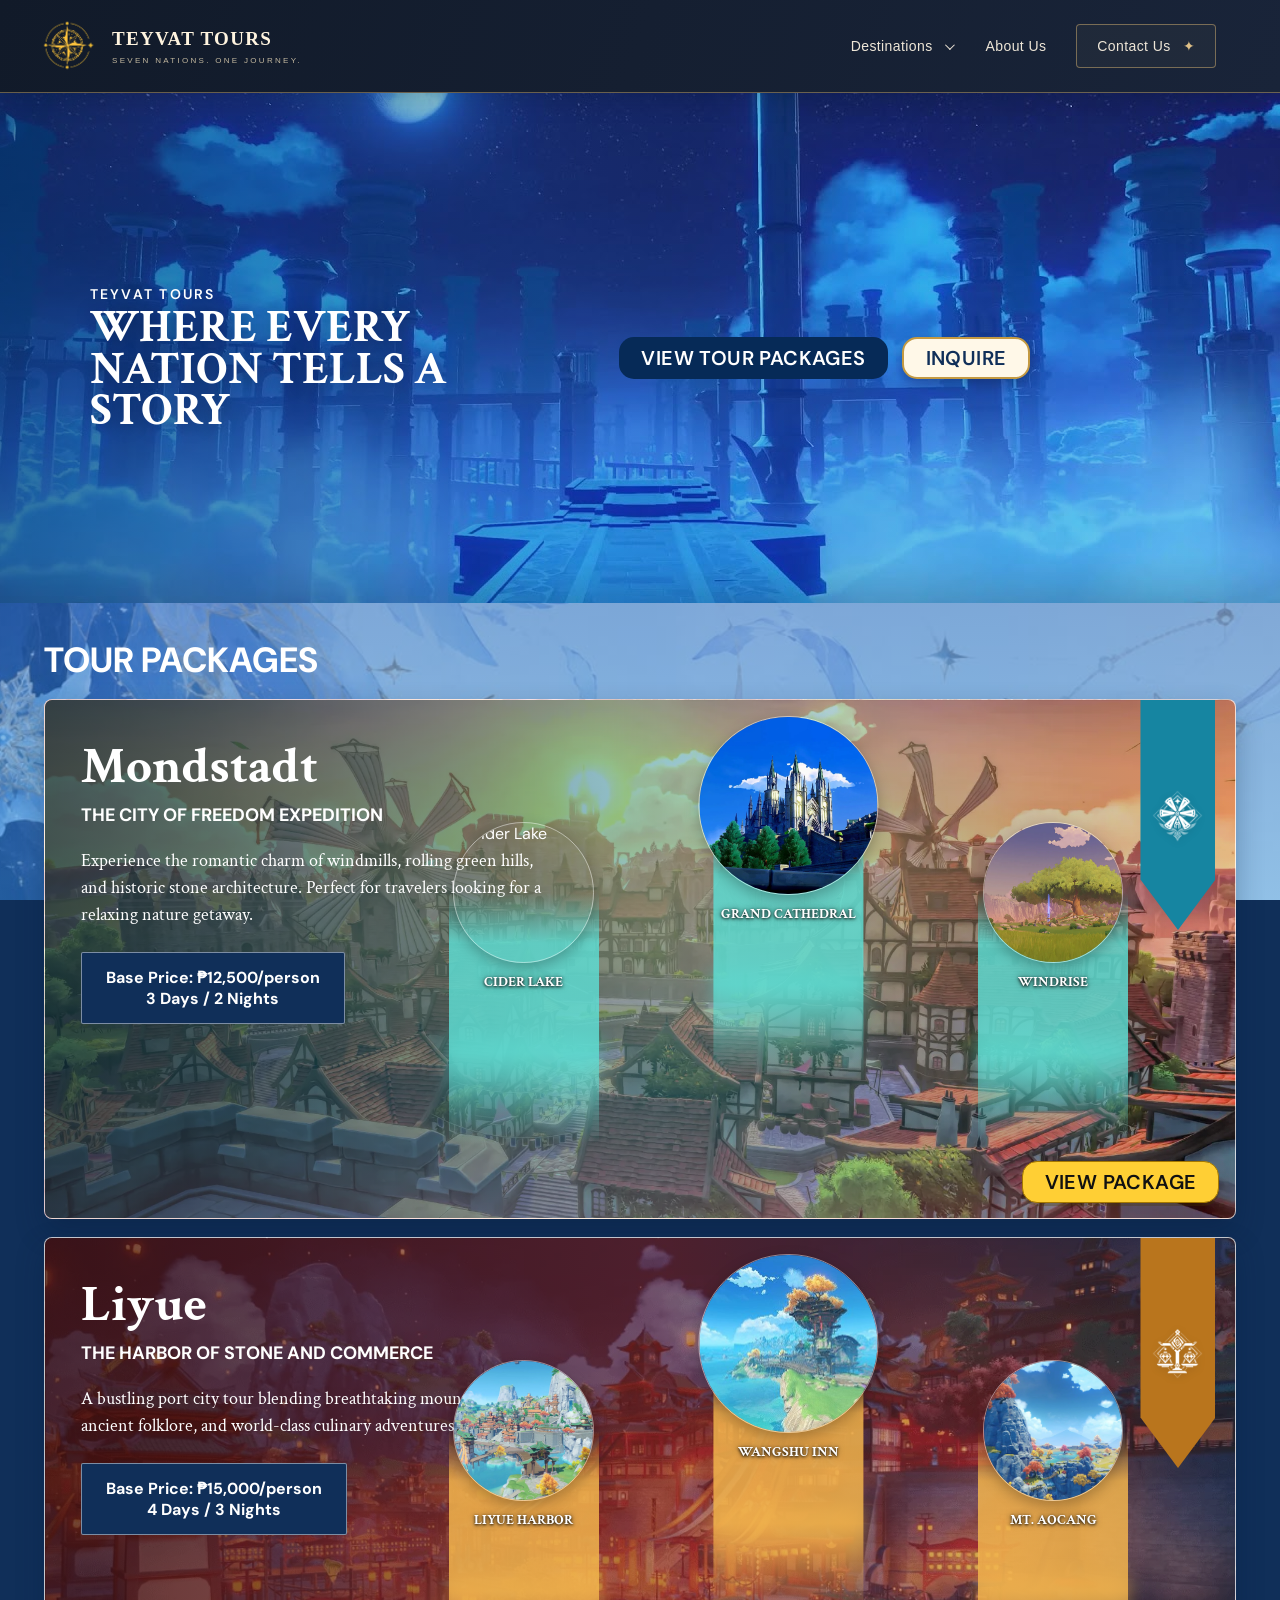
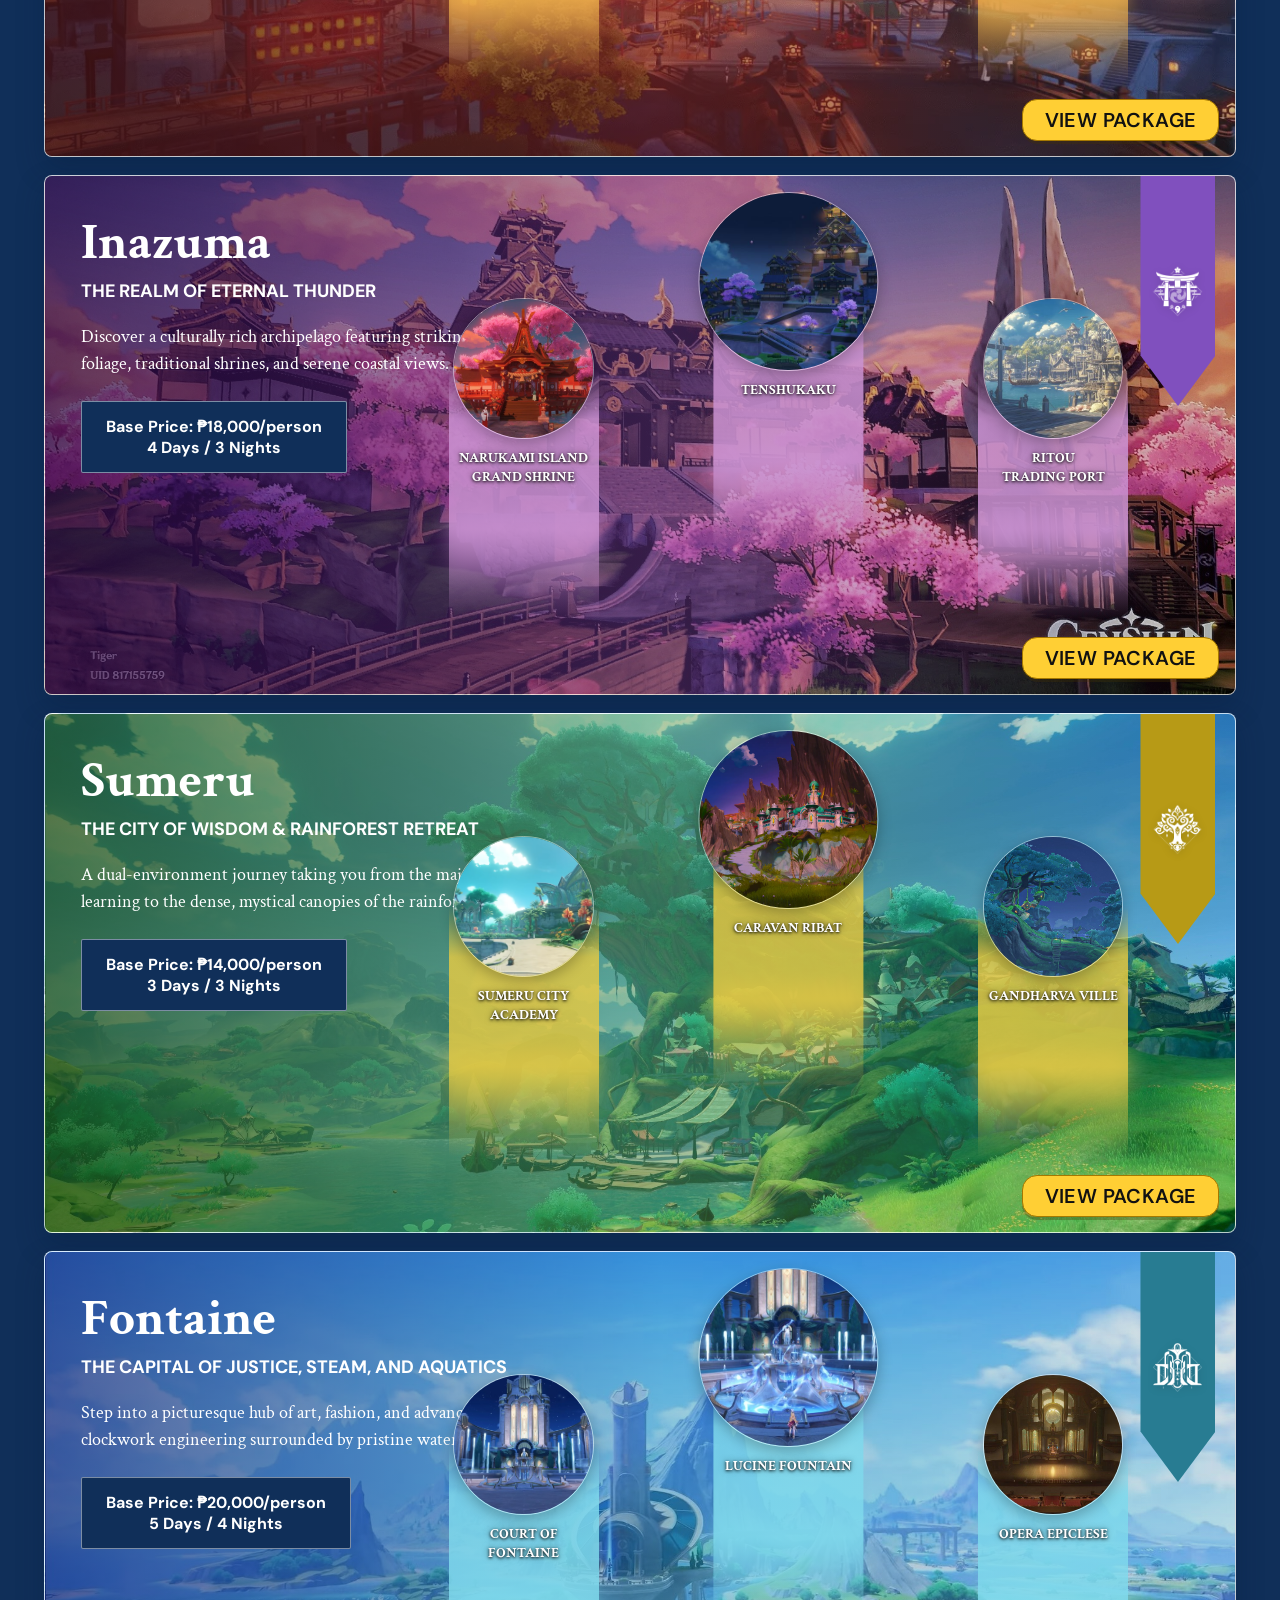
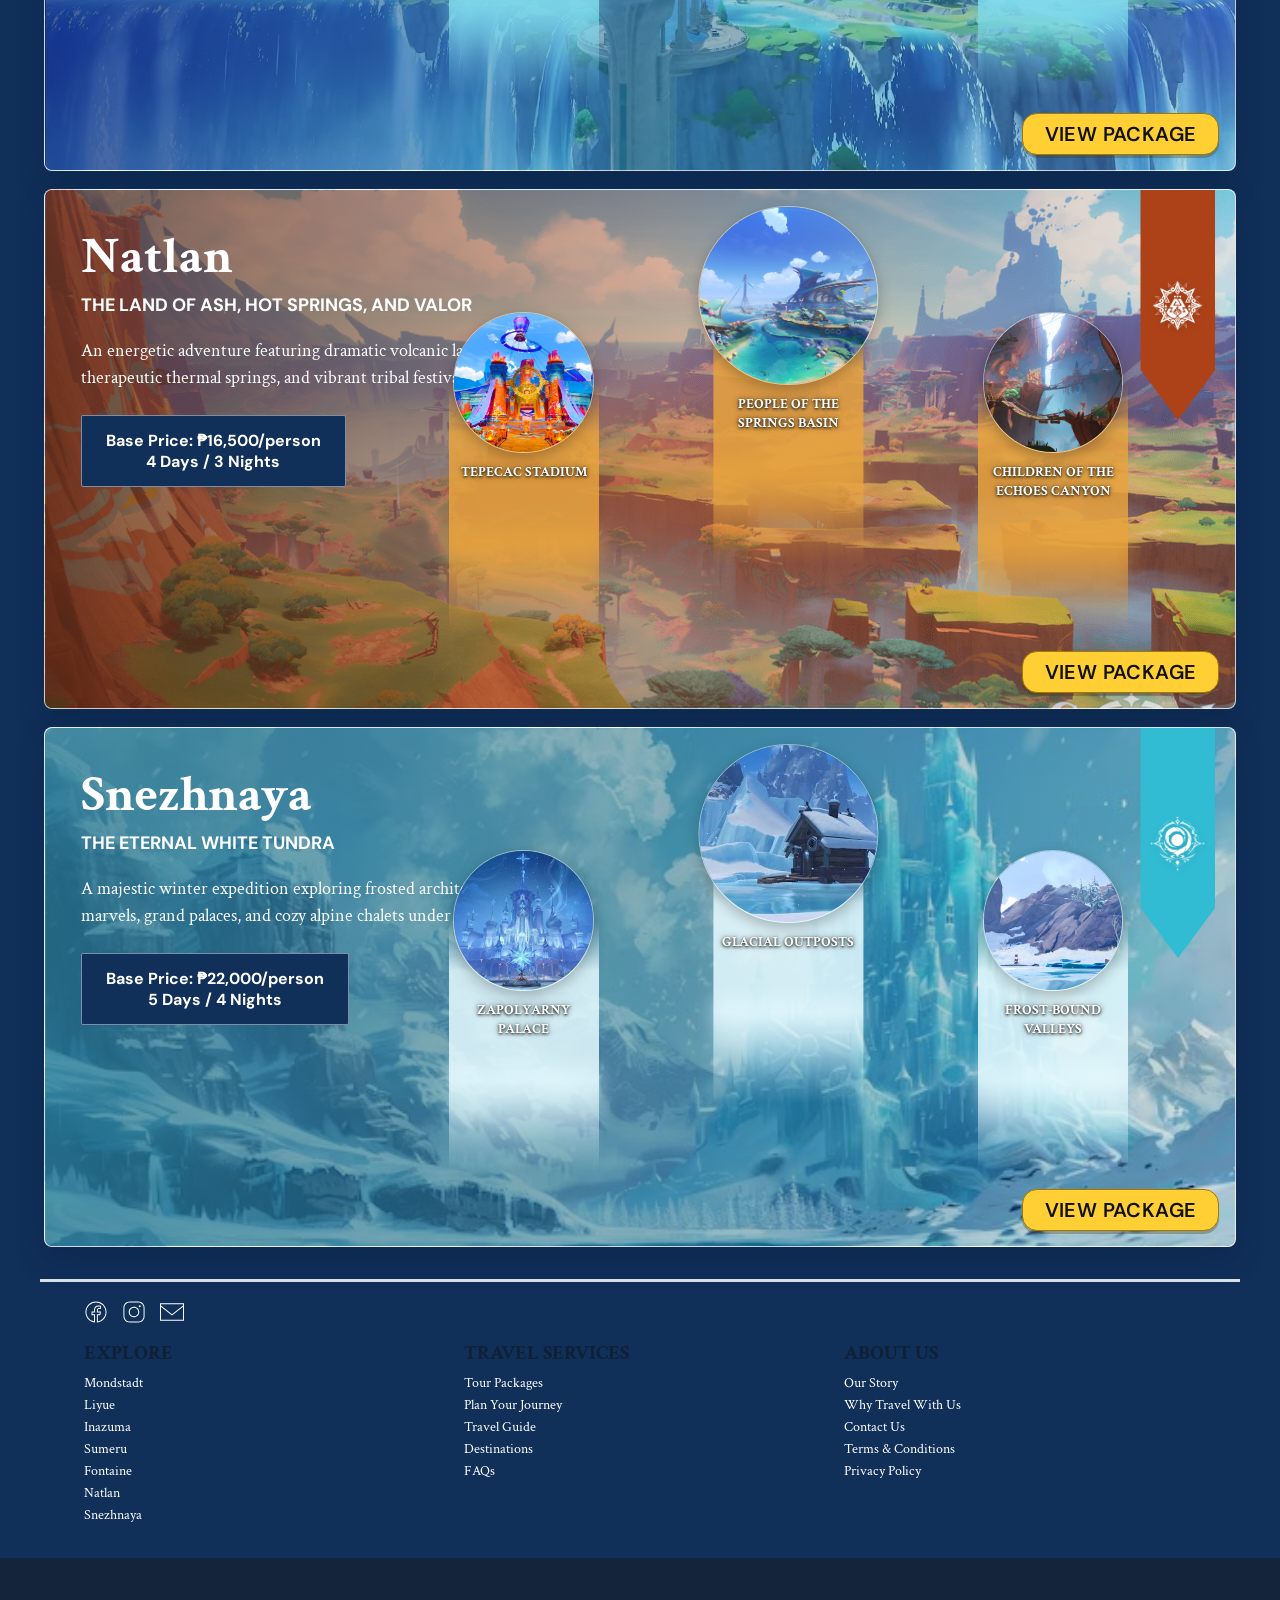
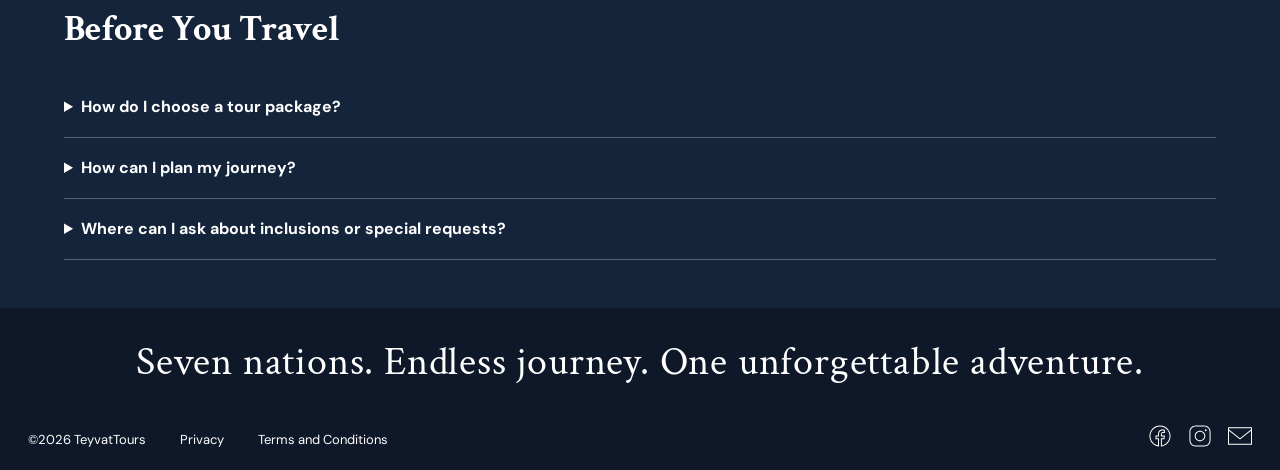
==== commit 7d668178: "social icon" ====
--- a/index.html
+++ b/index.html
@@ -266,11 +266,10 @@
 
 <!-- HOME QUICK LINKS -->
             <section class="home-footer-top">
-                <div class="social-mini">
-                    <span>f</span>
-                    <span>◎</span>
-                    <span>♪</span>
-                    <span>▶</span>
+                <div class="social-mini" aria-label="Social media and email">
+                    <img src="assets/images/fb.svg" alt="Facebook" width="24" height="24">
+                    <img src="assets/images/ig.svg" alt="Instagram" width="24" height="24">
+                    <img src="assets/images/email.svg" alt="Email" width="24" height="24">
                 </div>
                 <div class="footer-columns">
                     <div>
@@ -329,11 +328,10 @@
                     <a href="privacy.html">Privacy</a>
                     <a href="terms.html">Terms and Conditions</a>
                 </div>
-                <div class="socials" aria-label="Social media">
-                    <span class="social-placeholder" role="img" aria-label="Facebook">f</span>
-                    <span class="social-placeholder" role="img" aria-label="Instagram">◎</span>
-                    <span class="social-placeholder" role="img" aria-label="TikTok">♪</span>
-                    <span class="social-placeholder" role="img" aria-label="YouTube">▶</span>
+                <div class="socials" aria-label="Social media and email">
+                    <img src="assets/images/fb.svg" alt="Facebook" width="24" height="24">
+                    <img src="assets/images/ig.svg" alt="Instagram" width="24" height="24">
+                    <img src="assets/images/email.svg" alt="Email" width="24" height="24">
                 </div>
             </div>
         </footer>
--- a/css/style.css
+++ b/css/style.css
@@ -546,7 +546,7 @@
     display: flex;
     gap: 14px;
     margin-bottom: 16px;
-    font-weight: 700;
+    align-items: center;
 }
 
 .footer-columns {
@@ -610,6 +610,17 @@
 
 .socials a {
     opacity: .95;
+}
+
+/* SVG icons: consistent size and white appearance on dark backgrounds. */
+.socials img,
+.social-mini img {
+    display: block;
+    width: 24px;
+    height: 24px;
+    flex: 0 0 24px;
+    object-fit: contain;
+    filter: brightness(0) invert(1);
 }
 
 /* REGION PAGES: Shared layout for all seven destination pages. */
@@ -1811,65 +1822,66 @@
 
 .package-theme-mondstadt {
     background-image: url("../assets/images/mondstadt hero page.webp");
-    --overlay: rgba(40,130,154,.76);
+    --overlay: rgba(7, 49, 61, 0.76);
     --overlay-mid: rgba(45,140,157,.48);
     --chip: #16a7d2;
     --ribbon: #1685a1;
-    --title: #08213d;
+    --title: #FFFFFF;
 }
 
 .package-theme-liyue {
     background-image: url("../assets/images/liyue.webp");
-    --overlay: rgba(123,21,18,.76);
+    --overlay: rgba(65, 10, 8, 0.76);
     --overlay-mid: rgba(123,21,18,.52);
     --chip: #b31518;
-    --ribbon: #a4080b;
-    --title: #fff3dc;
+    --ribbon: #b9751d;
+    --title: #FFFFFF;
 }
 
 .package-theme-inazuma {
     background-image: url("../assets/images/inazuma.jpg");
-    --overlay: rgba(112,64,157,.70);
+    --overlay: rgba(42, 7, 75, 0.7);
     --overlay-mid: rgba(112,64,157,.46);
     --chip: #8659b4;
     --ribbon: #8050be;
-    --title: #52215e;
+    --title: #FFFFFF;
 }
 
 .package-theme-sumeru {
     background-image: url("../assets/images/sumeru.jpg");
-    --overlay: rgba(91,145,69,.73);
+    --overlay: rgba(26, 71, 7, 0.73);
     --overlay-mid: rgba(90,145,69,.48);
     --chip: #d0ad18;
     --ribbon: #b79a16;
-    --title: #43530e;
+    --title: #FFFFFF;
 }
 
 .package-theme-fontaine {
     background-image: url("../assets/images/fontaine_heropage.jpg");
-    --overlay: rgba(40,142,180,.72);
+    --overlay: rgba(6, 33, 121, 0.72);
     --overlay-mid: rgba(40,142,180,.46);
     --chip: #49b0c8;
     --ribbon: #287c92;
-    --title: #0a3150;
+    --title: #FFFFFF;
 }
 
 .package-theme-natlan {
     background-image: url("../assets/images/natlan_heropage.png");
-    --overlay: rgba(170,72,29,.72);
+    --overlay: rgba(87, 37, 16, 0.72);
     --overlay-mid: rgba(170,72,29,.45);
     --chip: #d29025;
     --ribbon: #ad4218;
-    --title: #7a1d0a;
-}
+    --title: #FFFFFF;
+}
+
 
 .package-theme-snezhnaya {
     background-image: url("../assets/images/snezhnaya.jpg");
-    --overlay: rgba(89,181,212,.72);
-    --overlay-mid: rgba(89,181,212,.48);
+    --overlay: rgba(31, 113, 138, 0.72);
+    --overlay-mid: rgba(24, 100, 121, 0.48);
     --chip: #0b4161;
-    --ribbon: #dff0f3;
-    --title: #0b4161;
+    --ribbon: #31bcd4;
+    --title: #FFFFFF;
 }
 
 /* MONDSTADT — destination page colors and backgrounds. */
@@ -2244,32 +2256,34 @@
     overflow: hidden;
 }
 
+
 .about-hero-inner {
     display: flex;
     align-items: center;
-    gap: 25px;
-    max-width: 1200px;
-    width: 100%;
+    justify-content: center;
+    gap: 40px;
+    width: fit-content;
+    max-width: 100%;
     margin: 0 auto;
 }
 
+
 .about-icon-wrap {
-    width: 190px;
-    height: 190px;
+    width: 280px;
+    height: 280px;
+    flex: 0 0 auto;
+    display: flex;
+    align-items: center;
+    justify-content: center;
     border: none;
     background: transparent;
-    display: flex;
-    align-items: center;
-    justify-content: center;
-    flex: 0 0 auto;
 }
 
 .about-icon-wrap img {
-    width: 200px;
-    height: 200px;
+    width: 100%;
+    height: 100%;
     object-fit: contain;
 }
-
 .about-hero-copy .eyebrow {
     margin: 0 0 5px;
     color: #fff;
@@ -2340,6 +2354,7 @@
     width: 100px;
     height: 100px;
     object-fit: contain;
+    transform: rotate(90deg);
 }
 
 .company-heading h2 {
@@ -2597,15 +2612,6 @@
     border-radius: 2px;
 }
 
-.social-placeholder {
-    display: inline-flex;
-    align-items: center;
-    justify-content: center;
-    width: 30px;
-    height: 30px;
-    color: #d7dfeb;
-}
-
 /* ABOUT US: Brand visibility and calmer hero typography. */
 .tt-header .tt-brand {
     color: #fff4df;
@@ -2620,9 +2626,9 @@
 }
 
 .about-hero-copy h1 {
-    max-width: 720px;
+    max-width: 100%;
     color: #fff7e6;
-    font-size: clamp(38px, 4vw, 62px);
+    font-size: clamp(75px, 8vw, 75px);
     line-height: 1.12;
     text-wrap: balance;
 }
@@ -2740,8 +2746,8 @@
     top: 36px;
     right: 112px;
     display: block;
-    width: 39%;
-    max-width: 580px;
+    width: 100%;
+    max-width: 670px;
     height: 410px;
     margin: 0;
     opacity: 1;
@@ -2787,7 +2793,7 @@
 
 .home .package-circles .circle-stop:nth-child(3) {
     --photo-size: var(--center-photo);
-    top: 0;
+    top: -20px;
     left: 50%;
     transform: translateX(-50%);
 }
@@ -3095,7 +3101,7 @@
 .field > label, .field-label {
     display: block;
     margin-bottom: 8px;
-    font-size: 11px;
+    font-size: 20px;
     letter-spacing: .04em;
     text-transform: uppercase;
 }
@@ -3173,11 +3179,11 @@
 
 .destination-preview h2 {
     margin: 0 0 7px;
-    font-size: 29px;
+    font-size: 75px;
 }
 
 .destination-preview p {
-    font-size: 13px;
+    font-size: 20px;
     line-height: 1.6;
 }
 
@@ -3187,7 +3193,7 @@
 
 .destination-preview a {
     color: #153963;
-    font-size: 12px;
+    font-size: 20px;
 }
 
 /* TRAVELER COUNTS */
@@ -3494,29 +3500,39 @@
 
 .terms-heading h1 {
     margin-bottom: 16px;
+    font-size: 58px;
+    line-height: 1.2;
 }
 
 .terms-heading > p:last-child,
 .terms-section p,
 .terms-contact p {
     color: #d2dbe8;
-    font-size: 16px;
-    line-height: 1.8;
+    font-size: 20px;
+    line-height: 1.0;
 }
 
 .terms-section {
-    margin-bottom: 28px;
+    margin-top: 25px;
+    margin-bottom: 25px;
 }
 
 .terms-section h2,
 .terms-contact h2 {
-    margin: 0 0 10px;
-    font-size: 26px;
-    color: #3542b6;
+    margin: 0 0 6px;
+    font-size: 30px;
+    color: #eff0f1;
+    line-height: 2.0;
+    font-weight: 700;
 }
 
 .terms-section p {
     margin: 0;
+    line-height: 1.6;
+}
+
+.terms-section p + p {
+    margin-top: 10px;
 }
 
 .terms-contact {
@@ -3694,7 +3710,7 @@
 .terms-page:target .terms-section p,
 .terms-page:target .terms-contact p {
     color: #344259;
-    font-size: 15px;
+    font-size: 25px;
     line-height: 1.7;
 }
 
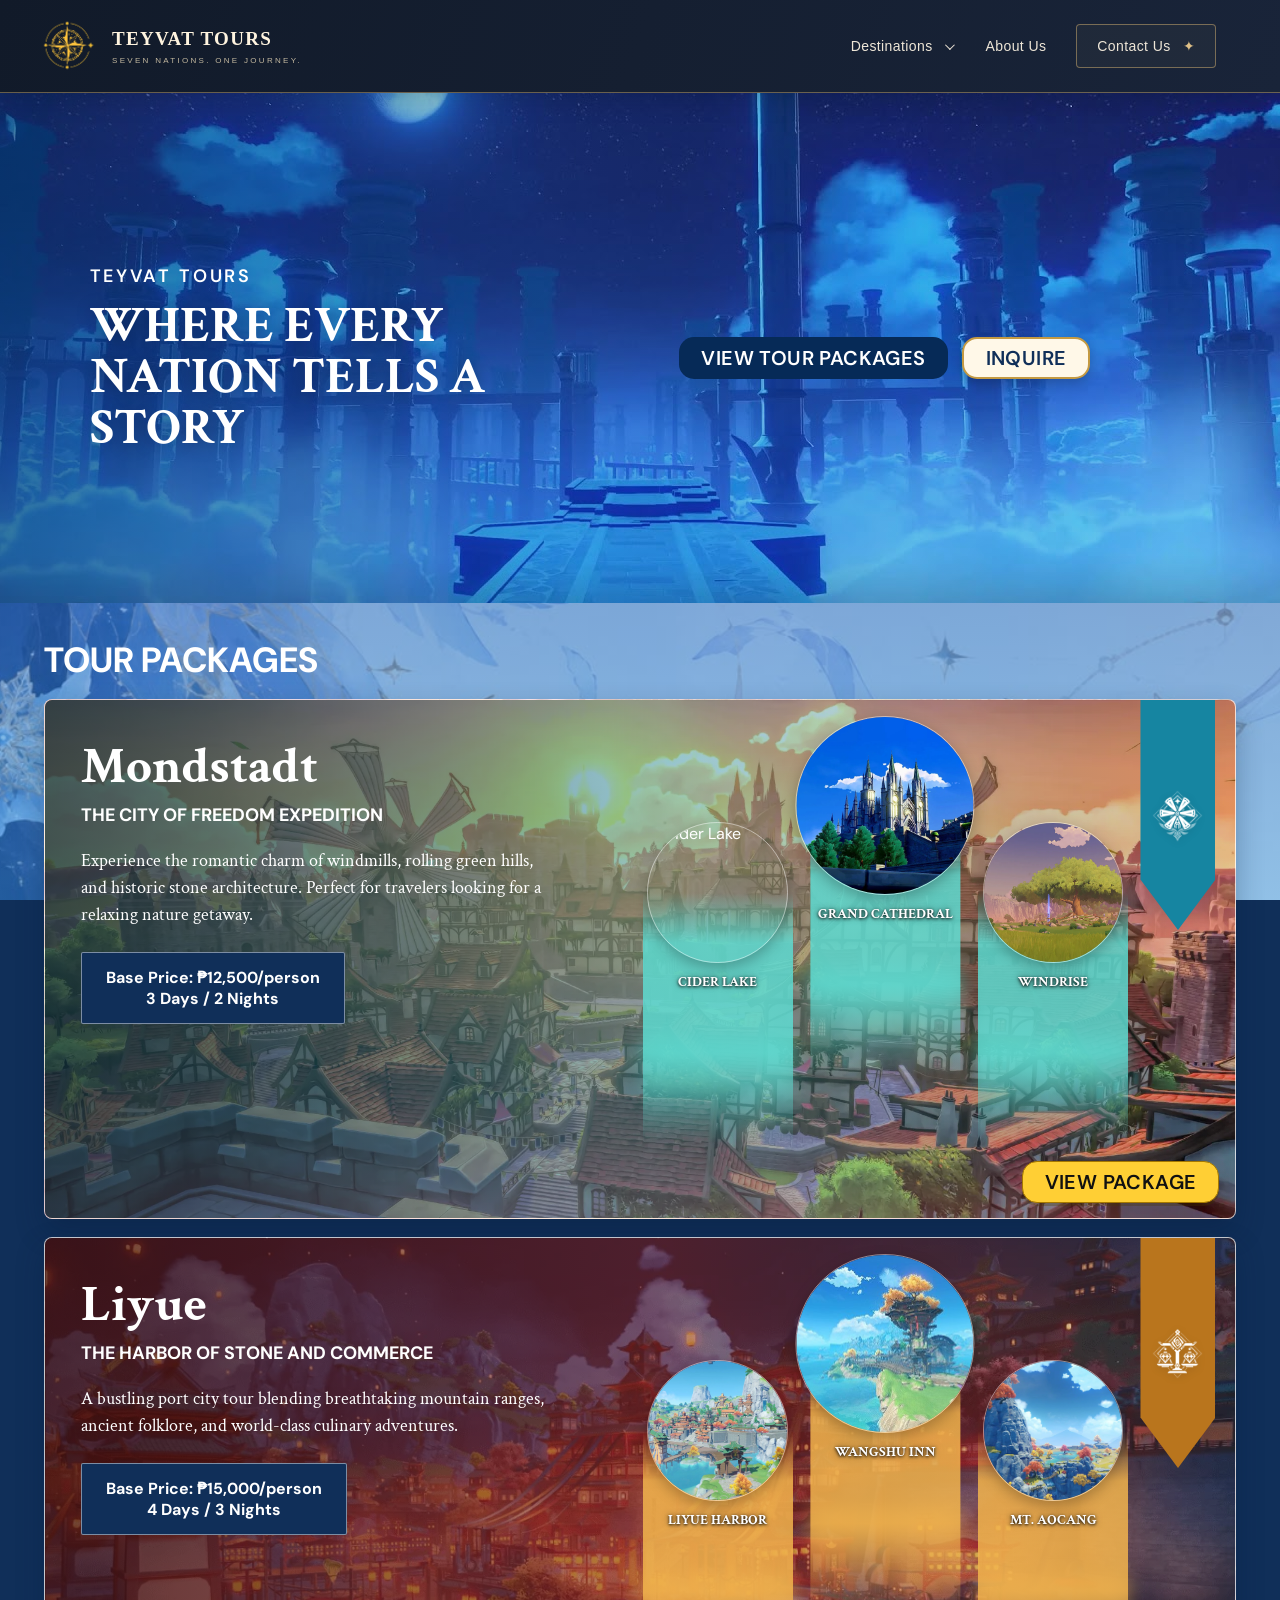
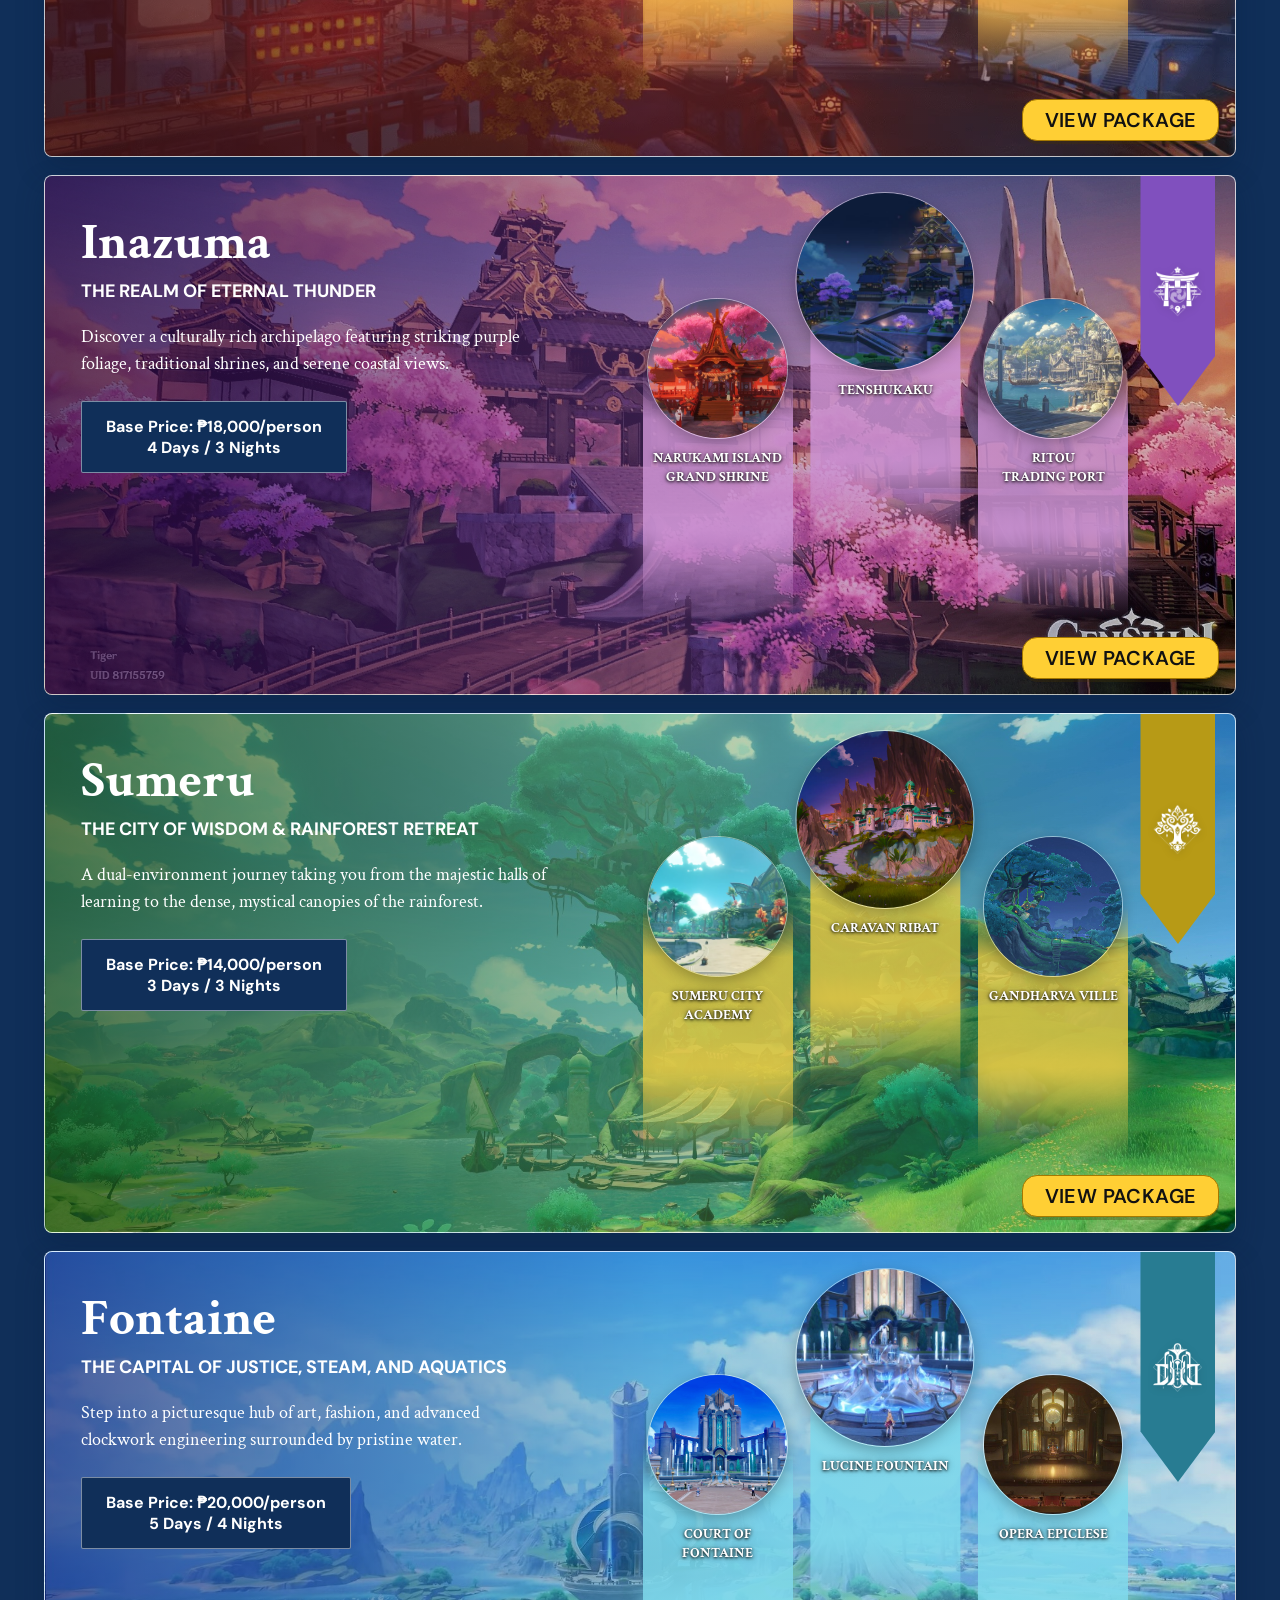
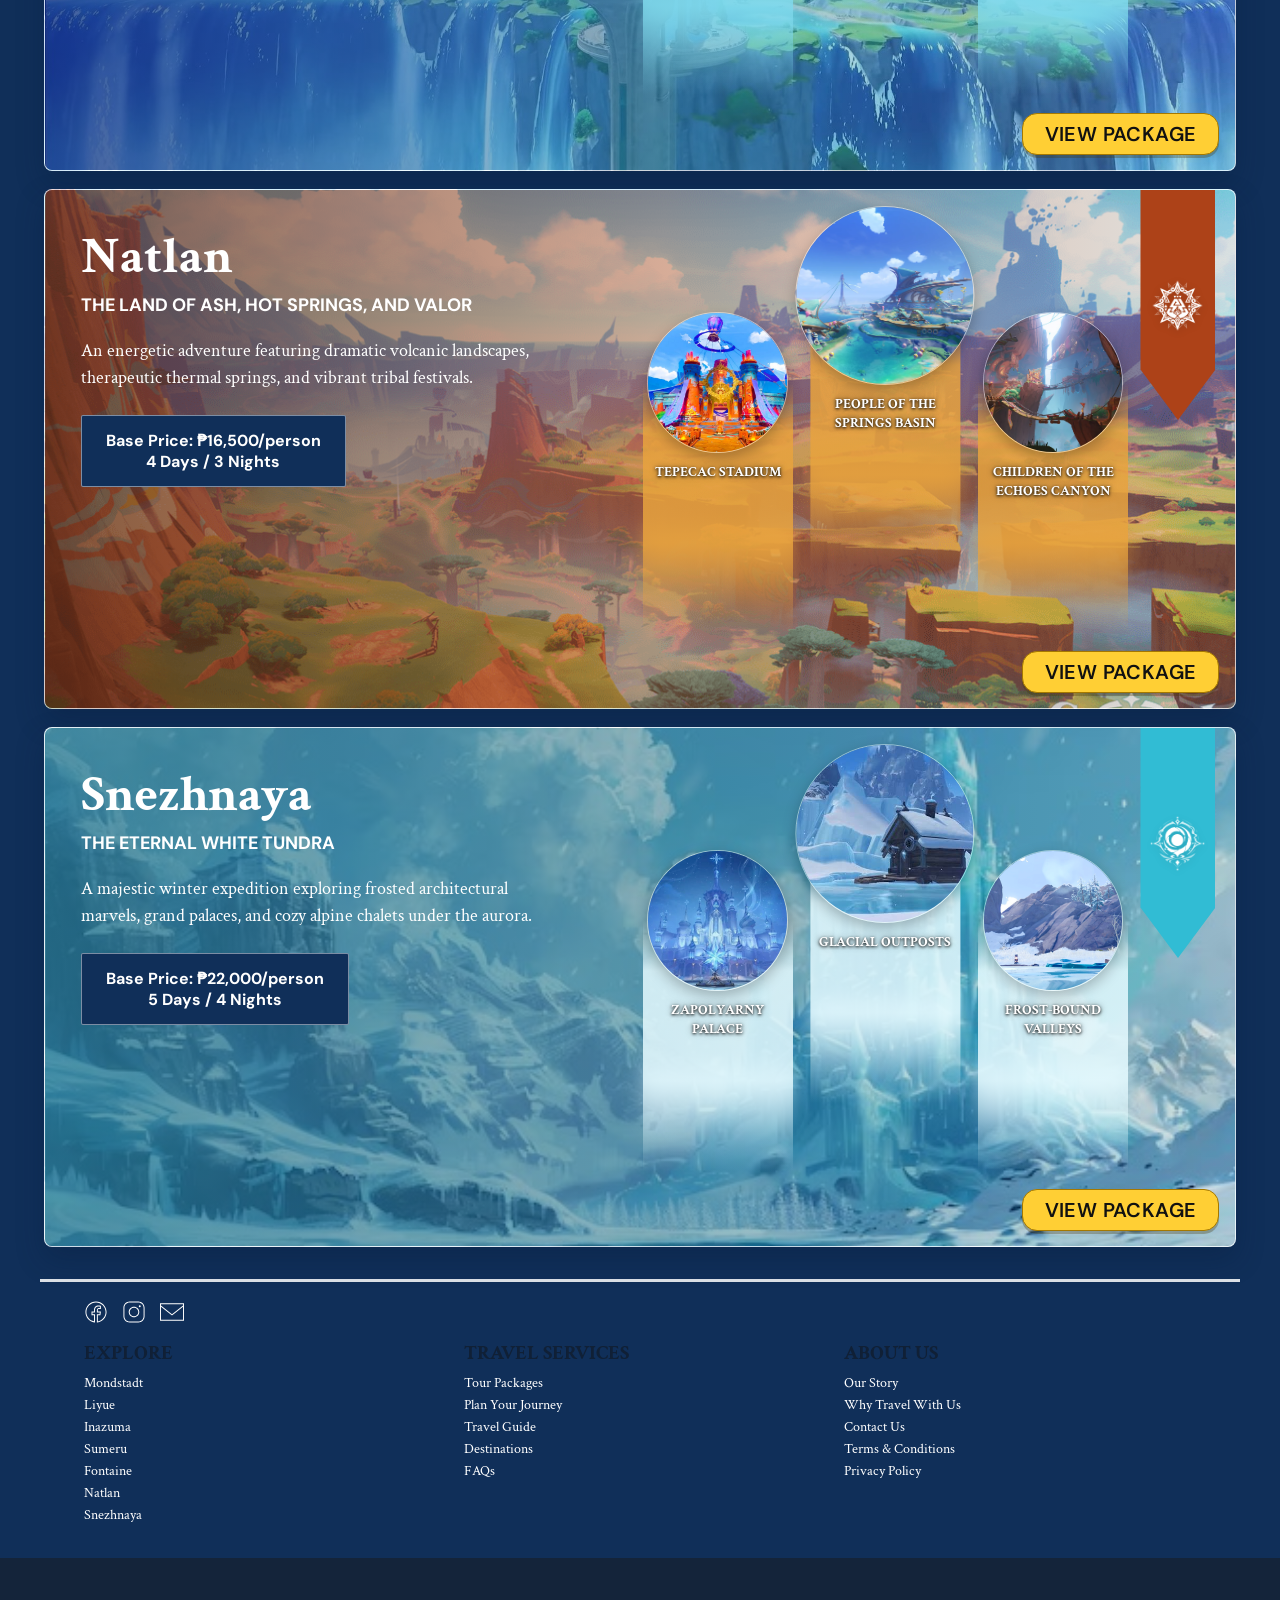
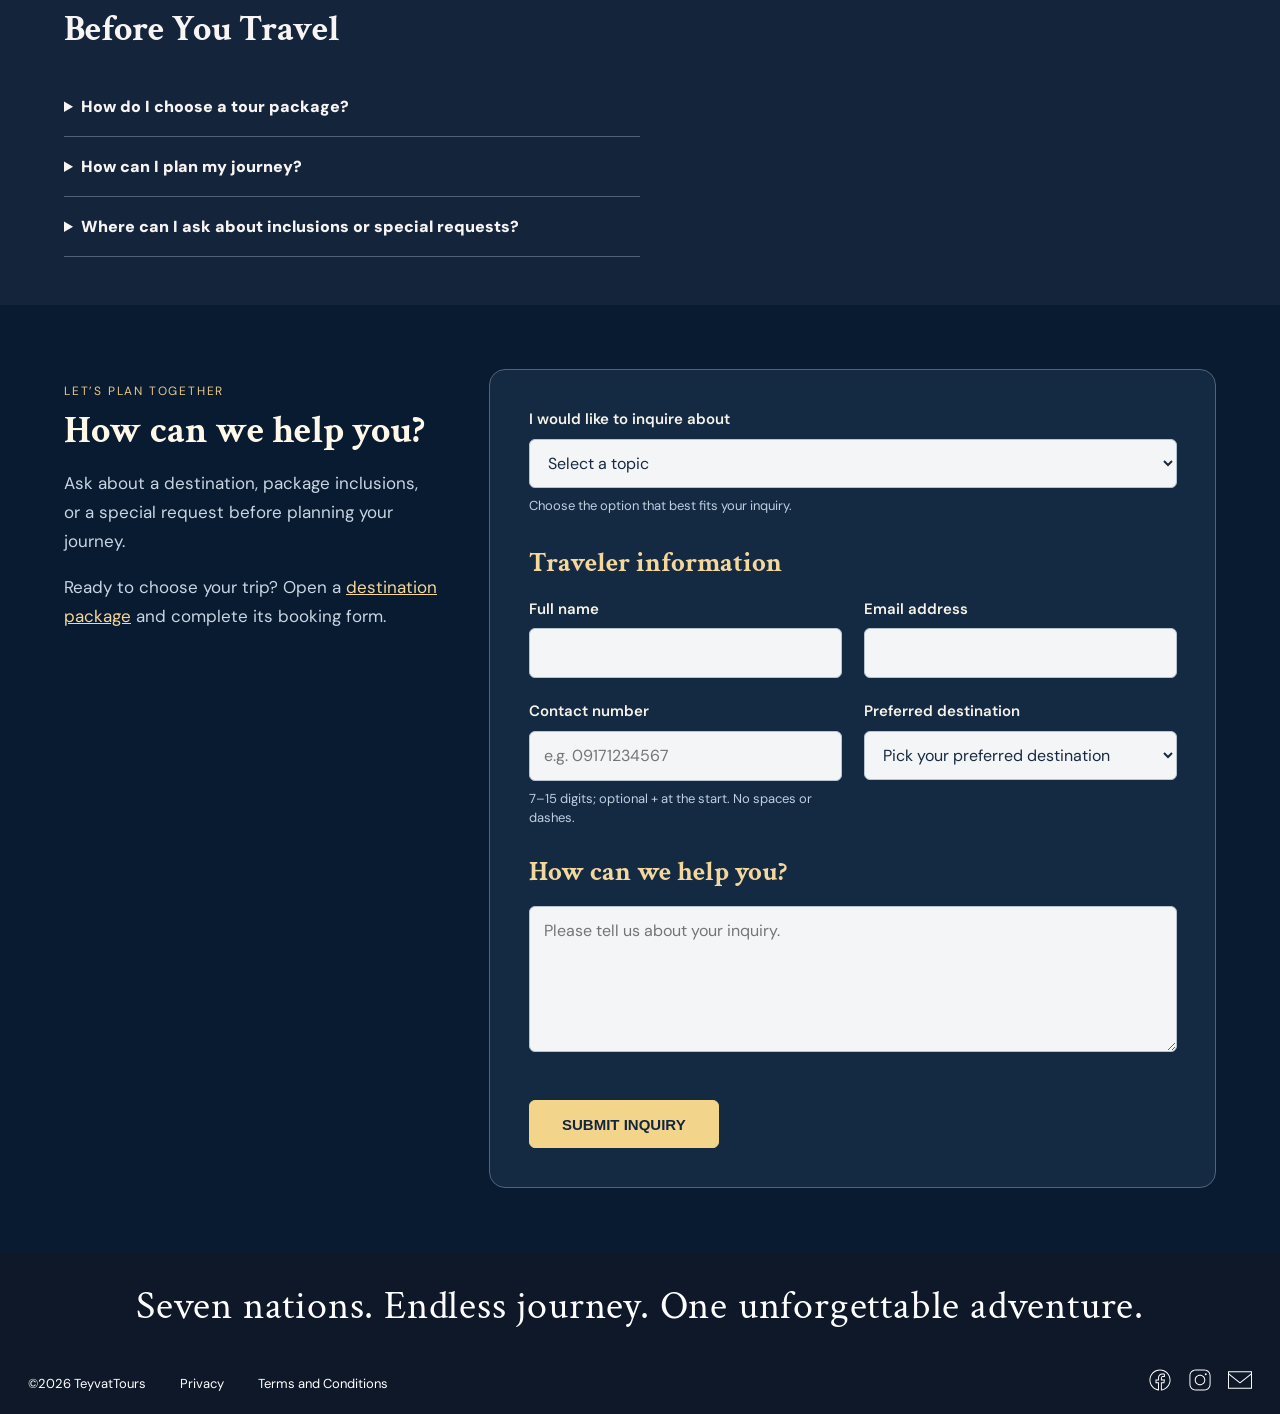
==== commit a30a8ebd: "add inclusion, replace booking page into section per destination, make the inquiry into the lowest p" ====
--- a/index.html
+++ b/index.html
@@ -41,7 +41,7 @@
                     </div>
                 </div>
                 <a class="tt-nav-link" href="about.html">About Us</a>
-                <a class="tt-nav-link tt-contact" href="inquiry.html">Contact Us <span aria-hidden="true">✦</span></a>
+                <a class="tt-nav-link tt-contact" href="#inquiry">Contact Us <span aria-hidden="true">✦</span></a>
             </nav>
         </header>
 
@@ -57,7 +57,7 @@
                     </div>
                     <div class="hero-actions">
                         <a class="btn btn-primary" href="#packages">VIEW TOUR PACKAGES</a>
-                        <a class="btn btn-outline" href="inquiry.html">INQUIRE</a>
+                        <a class="btn btn-outline" href="#inquiry">INQUIRE</a>
                     </div>
                 </div>
             </section>
@@ -285,7 +285,7 @@
                     <div>
                         <h4>TRAVEL SERVICES</h4>
                         <a href="#packages">Tour Packages</a>
-                        <a href="booking.html">Plan Your Journey</a>
+                        <a href="index.html#packages">Plan Your Journey</a>
                         <a href="#travel-faq">Travel Guide</a>
                         <a href="#packages">Destinations</a>
                         <a href="#travel-faq">FAQs</a>
@@ -294,7 +294,7 @@
                         <h4>ABOUT US</h4>
                         <a href="about.html#company-profile">Our Story</a>
                         <a href="about.html#mission-vision">Why Travel With Us</a>
-                        <a href="inquiry.html">Contact Us</a>
+                        <a href="#inquiry">Contact Us</a>
                         <a href="terms.html">Terms &amp; Conditions</a>
                         <a href="privacy.html">Privacy Policy</a>
                     </div>
@@ -310,12 +310,95 @@
                 </details>
                 <details>
                     <summary>How can I plan my journey?</summary>
-                    <p>Open the <a href="booking.html">booking page</a>, choose your destination, and enter your preferred date and traveler details. Read the terms before proceeding.</p>
+                    <p>Choose a <a href="#packages">destination package</a>, then scroll to its booking form to enter your preferred date and traveler details. Read the terms before proceeding.</p>
                 </details>
                 <details>
                     <summary>Where can I ask about inclusions or special requests?</summary>
-                    <p>Use the <a href="inquiry.html">inquiry page</a> for questions about packages, travel dates, accommodations, and inclusions.</p>
+                    <p>Use the <a href="#inquiry">inquiry form</a> for questions about packages, travel dates, accommodations, and inclusions.</p>
                 </details>
+            </section>
+
+            <!-- SHARED INQUIRY: Contact links throughout the site point here. -->
+            <section class="inline-form-section" id="inquiry" aria-labelledby="inquiry-title">
+                <div class="trip-inner booking-layout">
+                    <header class="booking-intro">
+                        <p class="eyebrow">Let’s plan together</p>
+                        <h2 id="inquiry-title">How can we help you?</h2>
+                        <p>Ask about a destination, package inclusions, or a special request before planning your journey.</p>
+                        <p>Ready to choose your trip? Open a <a href="#packages">destination package</a> and complete its booking form.</p>
+                    </header>
+                    <div class="embedded-form">
+<form data-inline-form action="#inquiry" method="get">
+                <div class="inquiry-topic field">
+                    <label for="topic">I would like to inquire about</label>
+                    <select id="topic" required>
+                        <option value="" selected disabled>Select a topic</option>
+                        <option>Tours and packages</option>
+                        <option>Travel dates</option>
+                        <option>Inclusions</option>
+                        <option>Accommodations</option>
+                        <option>Others</option>
+                    </select>
+                    <small>Choose the option that best fits your inquiry.</small>
+                </div>
+
+                <fieldset>
+                    <legend>Traveler information</legend>
+                    <div class="field-grid">
+                        <div class="field">
+                            <label for="full-name">Full name</label>
+                            <input id="full-name" type="text" autocomplete="name" required>
+                        </div>
+                        <div class="field">
+                            <label for="email">Email address</label>
+                            <input id="email" type="email" autocomplete="email" required>
+                        </div>
+                        <div class="field">
+                            <label for="phone">Contact number</label>
+                            <input id="phone" type="tel" autocomplete="tel" inputmode="tel"
+                                pattern="\+?[0-9]{7,15}" minlength="7" maxlength="16"
+                                placeholder="e.g. 09171234567" aria-describedby="phone-help"
+                                title="Enter 7 to 15 digits, with an optional + at the start. No spaces or dashes."
+                                required>
+                            <small id="phone-help" class="field-help">7–15 digits; optional + at the start. No spaces or dashes.</small>
+                        </div>
+                        <div class="field">
+                            <label for="inquiry-destination">Preferred destination</label>
+                            <select id="inquiry-destination" required>
+                                <option value="" selected disabled>Pick your preferred destination</option>
+                                <option value="mondstadt">Mondstadt</option>
+                                <option value="liyue">Liyue</option>
+                                <option value="inazuma">Inazuma</option>
+                                <option value="sumeru">Sumeru</option>
+                                <option value="fontaine">Fontaine</option>
+                                <option value="natlan">Natlan</option>
+                                <option value="snezhnaya">Snezhnaya</option>
+                            </select>
+                        </div>
+                    </div>
+                </fieldset>
+
+                <fieldset>
+                    <legend>How can we help you?</legend>
+                    <label class="sr-only" for="message">Your inquiry</label>
+                    <textarea id="message" rows="5" placeholder="Please tell us about your inquiry." required></textarea>
+                </fieldset>
+                <div class="submit-area">
+                    <button class="action-button" type="submit">Submit inquiry</button>
+                </div>
+            </form>
+                    </div>
+                </div>
+
+            <!-- Prototype acknowledgment copy; no backend submission is connected. -->
+            <dialog class="form-preview" id="form-acknowledgment" aria-labelledby="acknowledgment-title" aria-describedby="acknowledgment-description">
+                <p class="eyebrow">Thank you for choosing Teyvat Tours</p>
+                <h2 id="acknowledgment-title">Inquiry request received!</h2>
+                <p id="acknowledgment-description">We have received your inquiry. Our travel team will get back to you to help with your questions and travel plans.</p>
+                <div class="message-actions">
+                    <button class="action-button" type="button" data-finish-request autofocus>Done</button>
+                </div>
+            </dialog>
             </section>
         </main>
 
--- a/css/style.css
+++ b/css/style.css
@@ -318,19 +318,19 @@
 }
 
 .hero-kicker {
-    font-size: 14px;
+    font-size: 18px;
     font-weight: 600;
     letter-spacing: .16em;
-    margin-bottom: 4px;
+    margin-bottom: 12px;
 }
 
 .home-title {
     font-family: var(--serif);
-    font-size: 46px;
-    line-height: .9;
+    font-size: clamp(48px, 4vw, 75px);
+    line-height: 1;
     margin: 0;
     text-transform: uppercase;
-    max-width: 600px;
+    max-width: 1000px;
     text-shadow: 0 2px 18px rgba(0, 0, 0, .28);
 }
 
@@ -354,7 +354,7 @@
     display: grid;
     grid-template-columns: 1fr auto;
     align-items: center;
-    gap: 80px;
+    gap: 40px;
 }
 
 .hero-actions {
@@ -364,7 +364,7 @@
     margin-left: auto;
     justify-content: flex-end;
     align-items: center;
-    padding-right: 160px;
+    padding-right: 100px;
 }
 
 /* HOMEPAGE TOUR PACKAGES : Layout and styling for the seven regional package cards. */
@@ -693,22 +693,16 @@
     line-height: .96;
 }
 
-/* BACK BUTTON: Circular arrow that returns the visitor to the homepage. */
+/* BACK BUTTON */
 .back-link {
     position: absolute;
     top: 18px;
     left: 24px;
-    width: 40px;
-    height: 40px;
+    width: 50px;
+    height: 50px;
     display: grid;
     place-items: center;
-    border: 0;
-    border-radius: 0;
-    color: #fff;
-    font-size: 24px;
-    line-height: 1;
-    z-index: 3;
-    padding: 0;
+
 }
 
 .back-link img {
@@ -716,6 +710,7 @@
     width: 100%;
     height: 100%;
     object-fit: contain;
+    filter: brightness(0) invert(1);
 }
 
 /* PRICE AND DURATION: Groups the starting price and trip length shown in the hero. */
@@ -2675,7 +2670,7 @@
 .travel-faq {
     padding: 48px clamp(20px, 5vw, 80px);
     background: #14243a;
-    color: #ffffff;
+    color: #f7f4f4;
 }
 
 .travel-faq h2 {
@@ -2685,19 +2680,30 @@
 }
 
 .travel-faq details {
+    position: relative;
     padding: 18px 0;
-    border-bottom: 1px solid #526078;
+    border-bottom: none;
+}
+
+.travel-faq details::after {
+    content: "";
+    position: absolute;
+    bottom: 0;
+    left: 0;
+    width: 50%;
+    height: 1px;
+    background: #526078;
 }
 
 .travel-faq summary {
-    font-weight: 700;
+    font-weight: 1000;
     line-height: 1.5;
     cursor: pointer;
 }
 
 .travel-faq p {
-    max-width: 80ch;
-    line-height: 1.7;
+    max-width: 100ch;
+    line-height: 2.0;
 }
 
 .travel-faq a {
@@ -2746,8 +2752,8 @@
     top: 36px;
     right: 112px;
     display: block;
-    width: 100%;
-    max-width: 670px;
+    width: 40%;
+    max-width: 680px;
     height: 410px;
     margin: 0;
     opacity: 1;
@@ -3041,6 +3047,7 @@
     width: 100%;
     height: 100%;
     object-fit: contain;
+    filter: brightness(0) invert(1);
 }
 
 /* HEADINGS AND INTRODUCTION */
@@ -3084,8 +3091,9 @@
 :where(body:where(:has(.form-shell, .terms-page))) legend {
     margin-bottom: 18px;
     padding: 0;
-    font-size: 21px;
+    font-size: 32px;
     text-transform: uppercase;
+    font-weight: 700;
 }
 
 .field-grid {
@@ -3096,6 +3104,14 @@
 
 .field {
     min-width: 0;
+}
+
+.form-shell .field-help {
+    display: block;
+    margin-top: 8px;
+    color: #c6d3e5;
+    font-size: 14px;
+    line-height: 1.5;
 }
 
 .field > label, .field-label {
@@ -3274,6 +3290,14 @@
     filter: brightness(.93);
 }
 
+.action-button.return-home {
+    min-height: 44px;
+    gap: 8px;
+    margin-bottom: 18px;
+    font-size: 14px;
+    text-transform: none;
+}
+
 .demo-note {
     color: #b8c6d9;
     font-size: 11px;
@@ -3332,11 +3356,13 @@
     text-transform: uppercase;
     line-height: 1.4;
     margin: 12px 0 20px;
+    MARGIN: 12px 0 20px;
+
 }
 
 .status-card p {
     font-size: 14px;
-    line-height: 1.7;
+    line-height: 1.6;
 }
 
 .status-actions {
@@ -3472,14 +3498,14 @@
 }
 
 .booking-agreement a,
-.terms-page a:not(.back-home) {
+.terms-page a:not(.back-home):not(.terms-action) {
     color: #e2c58a;
     text-decoration: underline;
     text-underline-offset: 4px;
 }
 
 .booking-agreement a:hover,
-.terms-page a:not(.back-home):hover {
+.terms-page a:not(.back-home):not(.terms-action):hover {
     color: #fff3d5;
 }
 
@@ -3528,11 +3554,11 @@
 
 .terms-section p {
     margin: 0;
-    line-height: 1.6;
+    line-height: 1.2;
 }
 
 .terms-section p + p {
-    margin-top: 10px;
+    margin-top: 25px;
 }
 
 .terms-contact {
@@ -3635,6 +3661,7 @@
     width: 100%;
     height: 100%;
     object-fit: contain;
+    filter: brightness(0) invert(1);
 }
 
 /* Only the terms content scrolls; the back button and footer stay visible. */
@@ -3690,6 +3717,26 @@
     text-decoration: none;
 }
 
+/* Keep button labels readable instead of inheriting the pale text-link hover. */
+.terms-action-primary:hover,
+.terms-page a.terms-action-primary:hover {
+    background: #17365b;
+    color: #fff;
+}
+
+.terms-action-secondary:hover,
+.terms-page a.terms-action-secondary:hover {
+    background: #e3e9f0;
+    color: #142139;
+}
+
+/* Two-tone focus ring stays visible on both the navy page and light overlay. */
+.terms-action:focus-visible {
+    outline: 2px solid #fff;
+    outline-offset: 2px;
+    box-shadow: 0 0 0 5px #142139;
+}
+
 /* EMBEDDED TERMS: Reuse the same document with a light panel theme. Its own navigation is hidden because the parent overlay supplies close controls. */
 body:has(.terms-page:target) {
     background: #e0e1e4;
@@ -3716,7 +3763,7 @@
 
 .terms-page:target .terms-section h2,
 .terms-page:target .terms-contact h2 {
-    color: #b8860b;
+    color: #76520a;
     font-size: 23px;
 }
 
@@ -3756,3 +3803,290 @@
         padding: 20px;
     }
 }
+/* ==========================================================
+   DESTINATION DETAILS AND INLINE FORMS
+   Shared by all seven destinations. These styles are scoped
+   to the new sections so the existing hero/cards stay intact.
+   ========================================================== */
+.trip-details,
+.local-explore,
+.inline-form-section {
+    padding: clamp(48px, 5vw, 88px) clamp(20px, 5vw, 80px);
+    color: #f7f3e9;
+    scroll-margin-top: 120px;
+}
+
+.trip-details { background: #10243b; }
+.local-explore { background: #152c45; }
+.inline-form-section { background: #091b30; }
+
+.trip-inner {
+    width: 100%;
+    max-width: 1440px;
+    margin-inline: auto;
+}
+
+.trip-section-heading { margin-bottom: 32px; }
+
+.trip-section-heading h2,
+.booking-intro h2 {
+    margin: 8px 0 16px;
+    color: #fff8e8;
+    font: 700 clamp(32px, 3vw, 48px)/1.12 var(--serif, Georgia, serif);
+}
+
+.trip-section-heading p,
+.booking-intro p {
+    max-width: 65ch;
+    color: #c9d5e3;
+    font-size: 17px;
+    line-height: 1.7;
+}
+
+.trip-section-heading .eyebrow,
+.booking-intro .eyebrow {
+    color: #e8c888;
+    font-size: 12px;
+    letter-spacing: .15em;
+}
+
+.inclusion-grid {
+    display: grid;
+    grid-template-columns: minmax(0, 1fr) minmax(0, 1fr);
+    gap: 24px;
+}
+
+.inclusion-panel,
+.local-stop {
+    padding: clamp(24px, 2.5vw, 36px);
+    border: 1px solid #52647a;
+    border-radius: 14px;
+    background: #1a324d;
+}
+
+/* Photo and inclusion details share the desktop width equally. */
+.inclusion-image {
+    position: relative;
+    min-height: 420px;
+    margin: 0;
+    overflow: hidden;
+    border-radius: 14px;
+}
+
+.inclusion-image img {
+    position: absolute;
+    inset: 0;
+    width: 100%;
+    height: 100%;
+    object-fit: cover;
+}
+
+.embedded-form .traveler-counts { align-items: start; }
+
+.inclusion-panel h3,
+.local-stop h3 {
+    margin: 0 0 16px;
+    color: #f4d79b;
+    font: 700 27px/1.2 var(--serif, Georgia, serif);
+}
+
+.inclusion-panel ul {
+    margin: 0;
+    padding-left: 22px;
+    font-size: 17px;
+    line-height: 1.65;
+}
+
+.inclusion-panel li + li { margin-top: 10px; }
+.inclusion-panel li::marker { color: #e8c888; }
+
+.inclusion-panel p,
+.local-stop p {
+    margin: 18px 0 0;
+    color: #d4deeb;
+    font-size: 16px;
+    line-height: 1.7;
+}
+
+.local-stop-grid {
+    display: grid;
+    grid-template-columns: repeat(auto-fit, minmax(min(100%, 280px), 1fr));
+    gap: 24px;
+}
+
+.local-stop-category {
+    display: inline-block;
+    margin-bottom: 22px;
+    color: #f2d499;
+    font-size: 12px;
+    font-weight: 700;
+    letter-spacing: .1em;
+    text-transform: uppercase;
+}
+
+.local-stop .local-stop-location {
+    margin: 0;
+    color: #abbfd5;
+    font-size: 14px;
+}
+
+/* The form is always visible; the summary occupies the left column. */
+.booking-layout {
+    display: grid;
+    grid-template-columns: minmax(0, .85fr) minmax(0, 1.65fr);
+    align-items: start;
+    gap: clamp(28px, 4vw, 64px);
+}
+
+.booking-intro a { color: #f4d79b; text-decoration: underline; }
+
+.booking-summary {
+    margin: 28px 0;
+    padding: 24px;
+    border-left: 3px solid #e8c888;
+    background: #17304b;
+}
+
+.booking-summary span { display: block; color: #c9d5e3; }
+.booking-summary strong { display: block; margin-top: 10px; font-size: 26px; }
+.booking-summary p { margin-bottom: 0; }
+
+.embedded-form {
+    min-width: 0;
+    padding: clamp(20px, 3vw, 40px);
+    border: 1px solid #52647a;
+    border-radius: 16px;
+    background: #142a43;
+    color-scheme: light;
+}
+
+.embedded-form fieldset {
+    min-width: 0;
+    margin: 0 0 28px;
+    padding: 0;
+    border: 0;
+}
+
+.embedded-form legend {
+    padding: 0;
+    margin-bottom: 18px;
+    color: #f4d79b;
+    font: 700 27px/1.2 var(--serif, Georgia, serif);
+}
+
+.embedded-form .field-grid {
+    grid-template-columns: repeat(2, minmax(0, 1fr));
+    gap: 22px;
+}
+
+.embedded-form .field > label,
+.embedded-form .field-label {
+    font: 600 15px/1.5 var(--sans, Arial, sans-serif);
+    letter-spacing: 0;
+    text-transform: none;
+}
+
+.embedded-form input:not([type="checkbox"]):not([type="radio"]),
+.embedded-form select,
+.embedded-form textarea {
+    display: block;
+    width: 100%;
+    min-width: 0;
+    min-height: 48px;
+    padding: 12px 14px;
+    border: 1px solid #b6c3d1;
+    border-radius: 6px;
+    background: #f4f5f7;
+    color: #172a40;
+    font: 16px/1.5 var(--sans, Arial, sans-serif);
+}
+
+.embedded-form textarea { resize: vertical; }
+.embedded-form input[readonly] { background: #dce5ef; font-weight: 700; }
+.embedded-form .fixed-destination { margin-bottom: 32px; }
+.embedded-form .inquiry-topic { max-width: none; }
+
+.embedded-form .field-help,
+.embedded-form .inquiry-topic small {
+    display: block;
+    margin-top: 8px;
+    color: #bfcfe0;
+    font-size: 13px;
+    line-height: 1.5;
+}
+
+.embedded-form .payment-options { max-width: none; }
+.embedded-form .payment-options label { background: #eef2f7; font-size: 15px; padding: 12px; }
+.embedded-form input:is([type="checkbox"], [type="radio"]) {
+    width: 18px;
+    height: 18px;
+    flex-shrink: 0;
+    accent-color: #173b67;
+}
+
+.embedded-form .submit-area { margin-top: 28px; text-align: left; }
+.embedded-form .agreement { justify-content: flex-start; align-items: flex-start; font-size: 15px; line-height: 1.6; }
+.embedded-form .terms-link { color: #f4d79b; }
+
+.embedded-form .action-button,
+.form-preview .action-button {
+    min-height: 48px;
+    max-width: 100%;
+    margin-top: 20px;
+    background: #f3d48b;
+    color: #13263f;
+    border-color: #f3d48b;
+    border-radius: 6px;
+    font-size: 15px;
+    font-weight: 700;
+}
+
+.inline-form-section :is(input, select, textarea, button, a):focus-visible {
+    outline: 3px solid #f3d48b;
+    outline-offset: 4px;
+}
+
+/* Centered confirmation and acknowledgment dialogs. */
+.form-preview {
+    width: min(560px, calc(100vw - 32px));
+    max-height: calc(100dvh - 32px);
+    overflow-y: auto;
+    text-align: center;
+    margin: auto;
+    padding: 32px;
+    border: 1px solid #70839a;
+    border-radius: 16px;
+    background: #142a43;
+    color: #fff8e8;
+}
+
+.form-preview h2 { font: 700 32px/1.2 var(--serif, Georgia, serif); }
+.form-preview p { line-height: 1.7; }
+.message-actions {
+    display: flex;
+    justify-content: center;
+    align-items: center;
+    flex-wrap: wrap;
+    gap: 12px;
+    margin-top: 24px;
+}
+
+.form-preview .message-actions .action-button { margin-top: 0; }
+.form-preview .message-cancel { background: #edf2f8; color: #13263f; border-color: #b7c8dc; }
+.form-preview .message-cancel:hover { background: #d9e4ef; color: #13263f; }
+body:has(.form-preview[open]) { overflow: hidden; }
+.form-preview::backdrop { background: #041121aa; backdrop-filter: blur(5px); }
+
+@media (max-width: 900px) {
+    .booking-layout { grid-template-columns: 1fr; }
+    .booking-intro { max-width: 700px; }
+}
+
+@media (max-width: 640px) {
+    .inclusion-image { min-height: 280px; }
+
+    .inclusion-grid,
+    .embedded-form .field-grid { grid-template-columns: 1fr; }
+
+    .embedded-form .action-button { width: 100%; min-width: 0; }
+}
